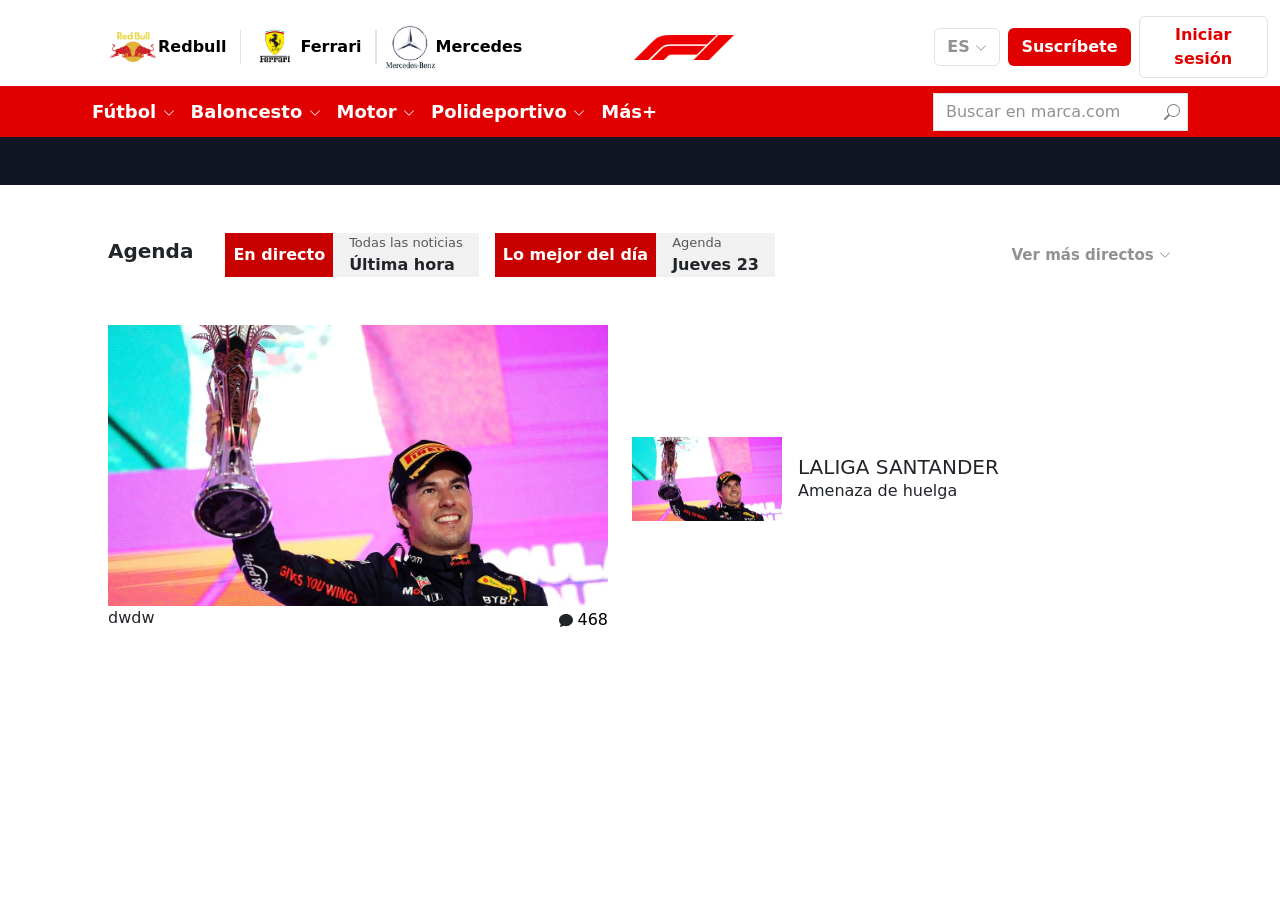
==== practica_b4.html @ c7452f14 "Almost finished page base" ====
<!DOCTYPE html>
<html lang="en">
<head>
    <meta charset="UTF-8">
    <meta name="viewport" content="width=device-width, initial-scale=1.0">
    <title>Document</title>
    <link href="https://cdn.jsdelivr.net/npm/bootstrap@5.3.8/dist/css/bootstrap.min.css" rel="stylesheet" integrity="sha384-sRIl4kxILFvY47J16cr9ZwB07vP4J8+LH7qKQnuqkuIAvNWLzeN8tE5YBujZqJLB" crossorigin="anonymous">
    <link rel="stylesheet" href="styles.css">
</head>
<body>
    <div class="container-fluid d-flex align-items-center gap-2 pt-3 pb-2" style="background-color: #ffffff;">
        <a href="#" class="link-divider d-flex align-items-center ms-5 ps-5 pe-3">
            <img src="/img/Redbull.png" alt="Redbull" style="width: 50px;">
            <span class="fw-bold">Redbull</span>
        </a>
        <a href="#" class="link-divider d-flex align-items-center pe-3">
            <img src="/img/Ferrari.png" alt="Ferrari" style="width: 50px;">
            <span class="fw-bold">Ferrari</span>
        </a>
        <a href="#" class="d-flex align-items-center me-2">
            <img src="/img/Mercedes.png" alt="Mercedes" style="width: 50px;">
            <span class="fw-bold">Mercedes</span>
        </a>
        <a href="#" class="ms-5 ps-5 me-5 pe-5">
            <img src="/img/Formula-1.png" alt="Formula1" style="width: 100px;">
        </a>
        <div class="dropdown ms-5 ps-5">
            <button class="btn btn-white border dropdown-toggle fw-bold" type="button" data-bs-toggle="dropdown" aria-expanded="false" style="color: #919191;">
                ES
                <svg xmlns="http://www.w3.org/2000/svg" width="12" height="12" fill="currentColor" viewBox="0 0 16 16">
                    <path fill-rule="evenodd" d="M1.646 4.646a.5.5 0 0 1 .708 0L8 10.293l5.646-5.647a.5.5 0 0 1 .708.708l-6 6a.5.5 0 0 1-.708 0l-6-6a.5.5 0 0 1 0-.708z"/>
                </svg>
            </button>
            <ul class="dropdown-menu">
                <li><a class="dropdown-item" href="#">ES</a></li>
                <li><a class="dropdown-item" href="#">MX</a></li>
                <li><a class="dropdown-item" href="#">USA - EN</a></li>
                <li><a class="dropdown-item" href="#">USA - ES</a></li>
            </ul>
        </div>
        <button type="button" class="btn text-white fw-bold" style="background-color: #e10000;">Suscríbete</button>
        <button type="button" class="btn btn-white border fw-bold" style="color: #e10000;">Iniciar sesión</button>
    </div>

    <nav class="navbar navbar-expand-lg pb-1 pt-1" style="background-color: #e10000;">
        <div class="container-fluid">
            <ul class="navbar-nav me-auto mb-2 mb-lg-0">
                <li class="nav-item dropdown ms-5 ps-4">
                    <a class="nav-link dropdown-toggle text-white fw-bold" href="#" role="button" data-bs-toggle="dropdown" aria-expanded="false">
                        Fútbol
                        <svg xmlns="http://www.w3.org/2000/svg" width="12" height="12" fill="currentColor" viewBox="0 0 16 16">
                            <path fill-rule="evenodd" d="M1.646 4.646a.5.5 0 0 1 .708 0L8 10.293l5.646-5.647a.5.5 0 0 1 .708.708l-6 6a.5.5 0 0 1-.708 0l-6-6a.5.5 0 0 1 0-.708z"/>
                        </svg>
                    </a>
                    <ul class="dropdown-menu dropdown-menu-a rounded-0">
                        <div class="row">

                            <div class="col-3">
                                <li><p class="text-secondary ms-3 fw-bold" style="font-size: 20px;">España</p></li>
                                <li><a class="dropdown-item text-white fw-bold" href="#">LALIGA EA Sports</a></li>
                                <div class="dropdown-item-d-container mt-2">
                                    <div class="dropdown-item-d">
                                        <a class="dropdown-item fw-bold ms-2" href="#" style="color: #b0b0b0; font-size: 13px;">Calendario</a>
                                    </div>
                                    <div class="dropdown-item-d">
                                        <a class="dropdown-item fw-bold" href="#" style="color: #b0b0b0; font-size: 13px;">Clasificación</a>
                                    </div>
                                    <div class="dropdown-item-d">
                                        <a class="dropdown-item fw-bold" href="#" style="color: #b0b0b0; font-size: 13px;">Equipos</a>
                                    </div>
                                </div>
                                <li><a class="dropdown-item text-white fw-bold" href="#">Liga F Moeve</a></li>
                                <div class="dropdown-item-d-container mt-2">
                                    <div class="dropdown-item-d">
                                        <a class="dropdown-item fw-bold ms-2" href="#" style="color: #b0b0b0; font-size: 13px;">Calendario</a>
                                    </div>
                                    <div class="dropdown-item-d">
                                        <a class="dropdown-item fw-bold" href="#" style="color: #b0b0b0; font-size: 13px;">Clasificación</a>
                                    </div>
                                </div>
                                <li><a class="dropdown-item text-white fw-bold" href="#">LALIGA Hypermotion</a></li>
                                <div class="dropdown-item-d-container mt-2">
                                    <div class="dropdown-item-d">
                                        <a class="dropdown-item fw-bold ms-2" href="#" style="color: #b0b0b0; font-size: 13px;">Calendario</a>
                                    </div>
                                    <div class="dropdown-item-d">
                                        <a class="dropdown-item fw-bold" href="#" style="color: #b0b0b0; font-size: 13px;">Clasificación</a>
                                    </div>
                                    <div class="dropdown-item-d">
                                        <a class="dropdown-item fw-bold" href="#" style="color: #b0b0b0; font-size: 13px;">Equipos</a>
                                    </div>
                                </div>
                                <li><a class="dropdown-item text-white fw-bold mt-2" href="#">Primera Federación</a></li>
                                <li><a class="dropdown-item text-white fw-bold" href="#">Segunda Federación</a></li>
                                <li><a class="dropdown-item text-white fw-bold" href="#">Tercera Federación</a></li>
                                <li><a class="dropdown-item text-white fw-bold" href="#">Copa del Rey</a></li>
                                <li><a class="dropdown-item text-white fw-bold" href="#">Copa de la Reina</a></li>
                                <li><a class="dropdown-item text-white fw-bold" href="#">Más fútbol</a></li>
                                <li><a class="dropdown-item text-white fw-bold" href="#">Supercopa de España</a></li>
                                <li><a class="dropdown-item text-white fw-bold" href="#">Supercopa de España femenina</a></li>
                            </div>

                            <div class="col-3">
                                <li>
                                    <a class="dropdown-item text-white h5 fw-bold mb-2" href="#">
                                        Internacional
                                        <svg xmlns="http://www.w3.org/2000/svg" width="14" height="14" fill="currentColor" viewBox="0 0 16 16">
                                            <path fill-rule="evenodd" d="M4.646 1.646a.5.5 0 0 1 .708 0l6 6a.5.5 0 0 1 0 .708l-6 6a.5.5 0 0 1-.708-.708L10.293 8 4.646 2.354a.5.5 0 0 1 0-.708z"/>
                                        </svg>
                                    </a>
                                </li>
                                <li><a class="dropdown-item text-white fw-bold" href="#">Premier League</a></li>
                                <div class="dropdown-item-d-container mt-2">
                                    <div class="dropdown-item-d">
                                        <a class="dropdown-item fw-bold ms-2" href="#" style="color: #b0b0b0; font-size: 13px;">Calendario</a>
                                    </div>
                                    <div class="dropdown-item-d">
                                        <a class="dropdown-item fw-bold" href="#" style="color: #b0b0b0; font-size: 13px;">Clasificación</a>
                                    </div>
                                    <div class="dropdown-item-d">
                                        <a class="dropdown-item fw-bold" href="#" style="color: #b0b0b0; font-size: 13px;">Equipos</a>
                                    </div>
                                </div>
                                <li><a class="dropdown-item text-white fw-bold" href="#">Bundesliga</a></li>
                                <div class="dropdown-item-d-container mt-2">
                                    <div class="dropdown-item-d">
                                        <a class="dropdown-item fw-bold ms-2" href="#" style="color: #b0b0b0; font-size: 13px;">Calendario</a>
                                    </div>
                                    <div class="dropdown-item-d">
                                        <a class="dropdown-item fw-bold" href="#" style="color: #b0b0b0; font-size: 13px;">Clasificación</a>
                                    </div>
                                    <div class="dropdown-item-d">
                                        <a class="dropdown-item fw-bold" href="#" style="color: #b0b0b0; font-size: 13px;">Equipos</a>
                                    </div>
                                </div>
                                <li><a class="dropdown-item text-white fw-bold" href="#">Serie A</a></li>
                                <div class="dropdown-item-d-container mt-2">
                                    <div class="dropdown-item-d">
                                        <a class="dropdown-item fw-bold ms-2" href="#" style="color: #b0b0b0; font-size: 13px;">Calendario</a>
                                    </div>
                                    <div class="dropdown-item-d">
                                        <a class="dropdown-item fw-bold" href="#" style="color: #b0b0b0; font-size: 13px;">Clasificación</a>
                                    </div>
                                    <div class="dropdown-item-d">
                                        <a class="dropdown-item fw-bold" href="#" style="color: #b0b0b0; font-size: 13px;">Equipos</a>
                                    </div>
                                </div>
                                <li><a class="dropdown-item text-white fw-bold" href="#">Ligue 1</a></li>
                                <div class="dropdown-item-d-container mt-2">
                                    <div class="dropdown-item-d">
                                        <a class="dropdown-item fw-bold ms-2" href="#" style="color: #b0b0b0; font-size: 13px;">Calendario</a>
                                    </div>
                                    <div class="dropdown-item-d">
                                        <a class="dropdown-item fw-bold" href="#" style="color: #b0b0b0; font-size: 13px;">Clasificación</a>
                                    </div>
                                    <div class="dropdown-item-d">
                                        <a class="dropdown-item fw-bold" href="#" style="color: #b0b0b0; font-size: 13px;">Equipos</a>
                                    </div>
                                </div>
                                <li><a class="dropdown-item text-white fw-bold" href="#">Primeira Liga de Portugal</a></li>
                                <div class="dropdown-item-d-container mt-2">
                                    <div class="dropdown-item-d">
                                        <a class="dropdown-item fw-bold ms-2" href="#" style="color: #b0b0b0; font-size: 13px;">Calendario</a>
                                    </div>
                                    <div class="dropdown-item-d">
                                        <a class="dropdown-item fw-bold" href="#" style="color: #b0b0b0; font-size: 13px;">Clasificación</a>
                                    </div>
                                    <div class="dropdown-item-d">
                                        <a class="dropdown-item fw-bold" href="#" style="color: #b0b0b0; font-size: 13px;">Equipos</a>
                                    </div>
                                </div>
                                <li><a class="dropdown-item text-white fw-bold" href="#">Liga Saudí</a></li>
                            </div>

                            <div class="col-3">
                                <li><a class="dropdown-item text-white fw-bold mt-5" href="#">Mundial</a></li>
                                <div class="dropdown-item-d-container mt-2">
                                    <div class="dropdown-item-d">
                                        <a class="dropdown-item fw-bold ms-2" href="#" style="color: #b0b0b0; font-size: 13px;">Calendario</a>
                                    </div>
                                    <div class="dropdown-item-d">
                                        <a class="dropdown-item fw-bold" href="#" style="color: #b0b0b0; font-size: 13px;">Fase de grupos</a>
                                    </div>
                                    <div class="dropdown-item-d">
                                        <a class="dropdown-item fw-bold" href="#" style="color: #b0b0b0; font-size: 13px;">Resultados</a>
                                    </div>
                                </div>
                                <li><a class="dropdown-item text-white fw-bold" href="#">Champions League</a></li>
                                <div class="dropdown-item-d-container mt-2">
                                    <div class="dropdown-item-d">
                                        <a class="dropdown-item fw-bold ms-2" href="#" style="color: #b0b0b0; font-size: 13px;">Calendario</a>
                                    </div>
                                    <div class="dropdown-item-d">
                                        <a class="dropdown-item fw-bold" href="#" style="color: #b0b0b0; font-size: 13px;">Clasificación</a>
                                    </div>
                                    <div class="dropdown-item-d">
                                        <a class="dropdown-item fw-bold" href="#" style="color: #b0b0b0; font-size: 13px;">Equipos</a>
                                    </div>
                                </div>
                                <li><a class="dropdown-item text-white fw-bold" href="#">Champions League femenina</a></li>
                                <div class="dropdown-item-d-container mt-2">
                                    <div class="dropdown-item-d">
                                        <a class="dropdown-item fw-bold ms-2" href="#" style="color: #b0b0b0; font-size: 13px;">Calendario</a>
                                    </div>
                                    <div class="dropdown-item-d">
                                        <a class="dropdown-item fw-bold" href="#" style="color: #b0b0b0; font-size: 13px;">Clasificación</a>
                                    </div>
                                </div>
                                <li><a class="dropdown-item text-white fw-bold" href="#">Europa League</a></li>
                                <div class="dropdown-item-d-container mt-2">
                                    <div class="dropdown-item-d">
                                        <a class="dropdown-item fw-bold ms-2" href="#" style="color: #b0b0b0; font-size: 13px;">Calendario</a>
                                    </div>
                                    <div class="dropdown-item-d">
                                        <a class="dropdown-item fw-bold" href="#" style="color: #b0b0b0; font-size: 13px;">Clasificación</a>
                                    </div>
                                    <div class="dropdown-item-d">
                                        <a class="dropdown-item fw-bold" href="#" style="color: #b0b0b0; font-size: 13px;">Equipos</a>
                                    </div>
                                </div>
                                <li><a class="dropdown-item text-white fw-bold" href="#">Conference League</a></li>
                                <div class="dropdown-item-d-container mt-2">
                                    <div class="dropdown-item-d">
                                        <a class="dropdown-item fw-bold ms-2" href="#" style="color: #b0b0b0; font-size: 13px;">Calendario</a>
                                    </div>
                                    <div class="dropdown-item-d">
                                        <a class="dropdown-item fw-bold" href="#" style="color: #b0b0b0; font-size: 13px;">Clasificación</a>
                                    </div>
                                    <div class="dropdown-item-d">
                                        <a class="dropdown-item fw-bold" href="#" style="color: #b0b0b0; font-size: 13px;">Equipos</a>
                                    </div>
                                </div>
                                <li><a class="dropdown-item text-white fw-bold" href="#">Youth League</a></li>
                                <div class="dropdown-item-d-container mt-2">
                                    <div class="dropdown-item-d">
                                        <a class="dropdown-item fw-bold ms-2" href="#" style="color: #b0b0b0; font-size: 13px;">Calendario</a>
                                    </div>
                                    <div class="dropdown-item-d">
                                        <a class="dropdown-item fw-bold" href="#" style="color: #b0b0b0; font-size: 13px;">Clasificación</a>
                                    </div>
                                </div>
                                <li><a class="dropdown-item text-white fw-bold" href="#">Supercopa de Europa</a></li>
                            </div>

                            <div class="col-3">
                                <li>
                                    <a class="dropdown-item text-white h5 fw-bold" href="#">
                                        América
                                        <svg xmlns="http://www.w3.org/2000/svg" width="14" height="14" fill="currentColor" viewBox="0 0 16 16">
                                            <path fill-rule="evenodd" d="M4.646 1.646a.5.5 0 0 1 .708 0l6 6a.5.5 0 0 1 0 .708l-6 6a.5.5 0 0 1-.708-.708L10.293 8 4.646 2.354a.5.5 0 0 1 0-.708z"/>
                                        </svg>
                                    </a>
                                </li>
                                <li><a class="dropdown-item text-white fw-bold" href="#">Argentina</a></li>
                                <div class="dropdown-item-d-container mt-3">
                                    <div class="dropdown-item-d">
                                        <a class="dropdown-item fw-bold ms-2" href="#" style="color: #b0b0b0; font-size: 13px;">Calendario</a>
                                    </div>
                                    <div class="dropdown-item-d">
                                        <a class="dropdown-item fw-bold" href="#" style="color: #b0b0b0; font-size: 13px;">Clasificación</a>
                                    </div>
                                </div>
                                <li><a class="dropdown-item text-white fw-bold" href="#">Chile</a></li>
                                <div class="dropdown-item-d-container mt-3">
                                    <div class="dropdown-item-d">
                                        <a class="dropdown-item fw-bold ms-2" href="#" style="color: #b0b0b0; font-size: 13px;">Calendario</a>
                                    </div>
                                    <div class="dropdown-item-d">
                                        <a class="dropdown-item fw-bold" href="#" style="color: #b0b0b0; font-size: 13px;">Clasificación</a>
                                    </div>
                                </div>
                                <li><a class="dropdown-item text-white fw-bold" href="#">Colombia</a></li>
                                <div class="dropdown-item-d-container mt-3">
                                    <div class="dropdown-item-d">
                                        <a class="dropdown-item fw-bold ms-2" href="#" style="color: #b0b0b0; font-size: 13px;">Calendario</a>
                                    </div>
                                    <div class="dropdown-item-d">
                                        <a class="dropdown-item fw-bold" href="#" style="color: #b0b0b0; font-size: 13px;">Clasificación</a>
                                    </div>
                                </div>
                                <li><a class="dropdown-item text-white fw-bold" href="#">Estados Unidos</a></li>
                                <div class="dropdown-item-d-container mt-3">
                                    <div class="dropdown-item-d">
                                        <a class="dropdown-item fw-bold ms-2" href="#" style="color: #b0b0b0; font-size: 13px;">Calendario</a>
                                    </div>
                                    <div class="dropdown-item-d">
                                        <a class="dropdown-item fw-bold" href="#" style="color: #b0b0b0; font-size: 13px;">Clasificación</a>
                                    </div>
                                </div>
                                <li><a class="dropdown-item text-white fw-bold" href="#">México</a></li>
                                <div class="dropdown-item-d-container mt-3">
                                    <div class="dropdown-item-d">
                                        <a class="dropdown-item fw-bold ms-2" href="#" style="color: #b0b0b0; font-size: 13px;">Calendario</a>
                                    </div>
                                    <div class="dropdown-item-d">
                                        <a class="dropdown-item fw-bold" href="#" style="color: #b0b0b0; font-size: 13px;">Clasificación</a>
                                    </div>
                                </div>
                                <li><a class="dropdown-item text-white fw-bold" href="#">Venezuela</a></li>
                                <div class="dropdown-item-d-container mt-3">
                                    <div class="dropdown-item-d">
                                        <a class="dropdown-item fw-bold ms-2" href="#" style="color: #b0b0b0; font-size: 13px;">Calendario</a>
                                    </div>
                                    <div class="dropdown-item-d">
                                        <a class="dropdown-item fw-bold" href="#" style="color: #b0b0b0; font-size: 13px;">Clasificación</a>
                                    </div>
                                </div>
                            </div>
                        </div>
                    </ul>
                </li>
                <li class="nav-item dropdown">
                    <a class="nav-link dropdown-toggle text-white fw-bold" href="#" role="button" data-bs-toggle="dropdown" aria-expanded="false">
                        Baloncesto
                        <svg xmlns="http://www.w3.org/2000/svg" width="12" height="12" fill="currentColor" viewBox="0 0 16 16">
                            <path fill-rule="evenodd" d="M1.646 4.646a.5.5 0 0 1 .708 0L8 10.293l5.646-5.647a.5.5 0 0 1 .708.708l-6 6a.5.5 0 0 1-.708 0l-6-6a.5.5 0 0 1 0-.708z"/>
                        </svg>
                    </a>
                </li>
                <li class="nav-item dropdown">
                    <a class="nav-link dropdown-toggle text-white fw-bold" href="#" role="button" data-bs-toggle="dropdown" aria-expanded="false">
                        Motor
                        <svg xmlns="http://www.w3.org/2000/svg" width="12" height="12" fill="currentColor" viewBox="0 0 16 16">
                            <path fill-rule="evenodd" d="M1.646 4.646a.5.5 0 0 1 .708 0L8 10.293l5.646-5.647a.5.5 0 0 1 .708.708l-6 6a.5.5 0 0 1-.708 0l-6-6a.5.5 0 0 1 0-.708z"/>
                        </svg>
                    </a>
                </li>
                <li class="nav-item dropdown">
                    <a class="nav-link dropdown-toggle text-white fw-bold" href="#" role="button" data-bs-toggle="dropdown" aria-expanded="false">
                        Polideportivo
                        <svg xmlns="http://www.w3.org/2000/svg" width="12" height="12" fill="currentColor" viewBox="0 0 16 16">
                            <path fill-rule="evenodd" d="M1.646 4.646a.5.5 0 0 1 .708 0L8 10.293l5.646-5.647a.5.5 0 0 1 .708.708l-6 6a.5.5 0 0 1-.708 0l-6-6a.5.5 0 0 1 0-.708z"/>
                        </svg>
                    </a>
                </li>
                <li class="nav-item">
                    <a class="nav-link active text-white fw-bold" aria-current="page" href="#">Más+</a>
                </li>
            </ul>
            <form class="d-flex me-5 pe-4 position-relative" role="search">
                <input class="search-bar form-control me-2 rounded-0 display-5" type="search" placeholder="Buscar en marca.com" aria-label="Search"/>
                <svg xmlns="http://www.w3.org/2000/svg" width="16" height="16" fill="#808080" viewBox="0 0 16 16" 
                style="position: absolute; right: 40px; top: 50%; transform: translateY(-50%) scaleX(-1); pointer-events: none;">
                <path d="M11.742 10.344a6.5 6.5 0 1 0-1.397 1.398h-.001c.03.04.062.078.098.115l3.85 3.85a1 1 0 0 0 1.415-1.414l-3.85-3.85a1.007 1.007 0 0 0-.115-.098zM12 6.5a5.5 5.5 0 1 1-11 0 5.5 5.5 0 0 1 11 0z"/>
                </svg>     
            </form>
        </div>
    </nav>
    <div class="container-fluid py-4" style="background-color: #101624;"></div>
    <div class="container-fluid d-flex align-items-center mt-5">
        <h5 class="d-flex align-items-center ms-5 ps-5 me-3 fw-bold">Agenda</h5>
        <div class="d-flex align-items-center ms-3" style="background-color:#f1f1f1;">
            <span class="text-white fw-bold px-2 py-1" style="background-color:#c90000; align-self:stretch; display:flex; align-items:center;">En directo</span>
            <div class="px-3">
                <div class="text-muted" style="font-size:13px;">Todas las noticias</div>
                <div class="fw-bold">Última hora</div>
            </div>
        </div>
        <div class="d-flex align-items-center ms-3" style="background-color:#f1f1f1;">
            <span class="text-white fw-bold px-2 py-1" style="background-color:#c90000; align-self:stretch; display:flex; align-items:center;">Lo mejor del día</span>
            <div class="px-3">
                <div class="text-muted" style="font-size:13px;">Agenda</div>
                <div class="fw-bold">Jueves 23</div>
            </div>
        </div>
        <div class="dropdown ms-auto">
            <button class="btn btn-white dropdown-toggle fw-bold me-5 pe-5" type="button" data-bs-toggle="dropdown" aria-expanded="false" style="color: #919191; font-size: 15px;">
                Ver más directos
                <svg xmlns="http://www.w3.org/2000/svg" width="12" height="12" fill="currentColor" viewBox="0 0 16 16">
                    <path fill-rule="evenodd" d="M1.646 4.646a.5.5 0 0 1 .708 0L8 10.293l5.646-5.647a.5.5 0 0 1 .708.708l-6 6a.5.5 0 0 1-.708 0l-6-6a.5.5 0 0 1 0-.708z"/>
                </svg>
            </button>
        </div>
    </div>
    <div class="container-fluid d-flex align-items-center mt-5">
        <div class="ms-5 ps-5">
            <img src="img/Checo.jpg" alt="Checo" style="width: 500px;"">
            <div class="d-flex align-items-center">
                <p class="mb-1">dwdw</p>
                <svg class="ms-auto" xmlns="http://www.w3.org/2000/svg" width="14" height="14" fill="currentColor" viewBox="0 0 16 16">
                    <path d="M8 15c4.418 0 8-3.134 8-7s-3.582-7-8-7-8 3.134-8 7c0 1.76.743 3.37 1.97 4.6-.097 1.016-.417 2.13-.771 2.966-.079.186.074.394.273.362 2.256-.37 3.597-.938 4.18-1.234A9.06 9.06 0 0 0 8 15z"/>
                </svg>
                <span class="ms-1">468</span>
            </div>
        </div>
        <div class="ms-4">
            <div class="d-flex align-items-center">
                <img src="img/Checo.jpg" alt="Checo" style="width: 150px;">
                <div class="ms-3">
                    <h5 class="mb-0">LALIGA SANTANDER</h5>
                    <p class="mb-0">Amenaza de huelga</p>
                </div>
            </div>
        </div>
    </div>
<script src="https://cdn.jsdelivr.net/npm/bootstrap@5.3.8/dist/js/bootstrap.bundle.min.js" integrity="sha384-FKyoEForCGlyvwx9Hj09JcYn3nv7wiPVlz7YYwJrWVcXK/BmnVDxM+D2scQbITxI" crossorigin="anonymous"></script>
</body>
</html>
---- styles.css ----
.link-divider {
    position: relative;
}
.link-divider:not(:last-child)::after {
    content: "";
    position: absolute;
    right: 1px;
    top: 50%;
    transform: translateY(-50%);
    width: 1.5px;
    height: 35px;
    background-color: #dee2e6;
}

.dropdown-menu-a {
    background-color: rgba(13, 25, 36, 0.916);
    position: fixed !important;
    top: 150px !important;
    left: 0 !important;
    right: 0 !important;
    width: 100vw !important;
    max-width: 100vw !important;
    height: calc(110vh - 60px);
    margin: 0 !important;
}

.dropdown-item-d-container {
    display: flex;
    flex-direction: row;
    width: 100%;
}
.dropdown-item-d {
    position: relative;
    padding: 0;
}
.dropdown-item-d .dropdown-item {
    padding: 0.25rem 7px;
}
.dropdown-item-d:not(:last-child)::after {
    content: "";
    position: absolute;
    top: 50%;
    right: 0;
    width: 1.5px;
    height: 40%;
    background-color: #4a5568;
    transform: translateY(-50%) skewX(-20deg);
}

.dropdown-toggle::after {
    display: none;
}

.nav-item {
    font-size: 18px;
}

.search-bar {
    font-weight: 500;
    width: 255px;
}

.search-bar::placeholder {
    color: #919191;
}

a {
    text-decoration: none;
}

span {
    color: #000000;
    font-weight: 500;
}
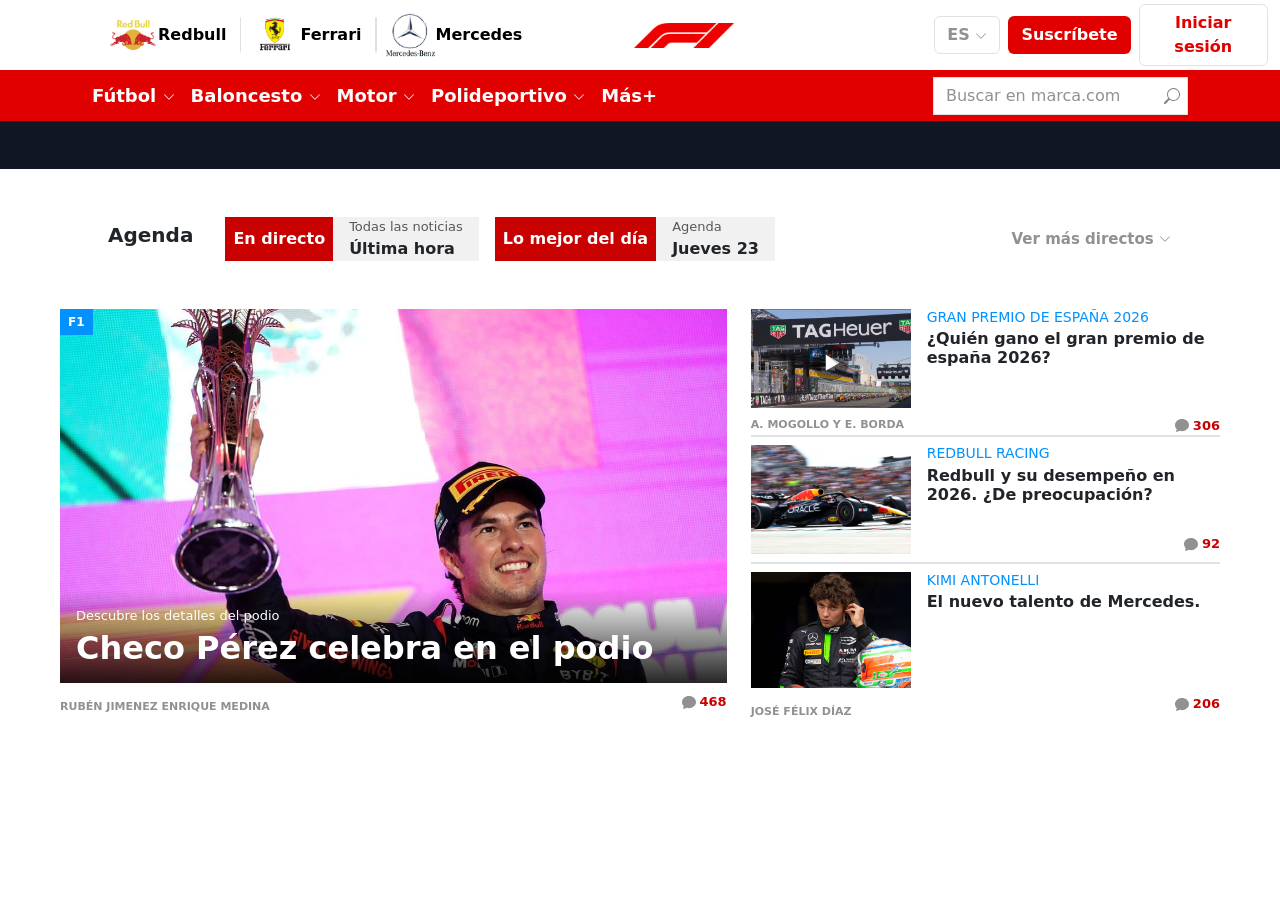
==== commit ca3db7d8: "Almost done page (4 things left)" ====
--- a/practica_b4.html
+++ b/practica_b4.html
@@ -8,7 +8,7 @@
     <link rel="stylesheet" href="styles.css">
 </head>
 <body>
-    <div class="container-fluid d-flex align-items-center gap-2 pt-3 pb-2" style="background-color: #ffffff;">
+    <div class="container-fluid d-flex align-items-center gap-2 pt-1 pb-1" style="background-color: #ffffff;">
         <a href="#" class="link-divider d-flex align-items-center ms-5 ps-5 pe-3">
             <img src="/img/Redbull.png" alt="Redbull" style="width: 50px;">
             <span class="fw-bold">Redbull</span>
@@ -42,7 +42,7 @@
         <button type="button" class="btn btn-white border fw-bold" style="color: #e10000;">Iniciar sesión</button>
     </div>
 
-    <nav class="navbar navbar-expand-lg pb-1 pt-1" style="background-color: #e10000;">
+    <nav class="navbar navbar-expand-lg pb-1 pt-1 sticky-top" style="background-color: #e10000;">
         <div class="container-fluid">
             <ul class="navbar-nav me-auto mb-2 mb-lg-0">
                 <li class="nav-item dropdown ms-5 ps-4">
@@ -346,7 +346,9 @@
             </form>
         </div>
     </nav>
+    
     <div class="container-fluid py-4" style="background-color: #101624;"></div>
+    
     <div class="container-fluid d-flex align-items-center mt-5">
         <h5 class="d-flex align-items-center ms-5 ps-5 me-3 fw-bold">Agenda</h5>
         <div class="d-flex align-items-center ms-3" style="background-color:#f1f1f1;">
@@ -372,27 +374,102 @@
             </button>
         </div>
     </div>
-    <div class="container-fluid d-flex align-items-center mt-5">
-        <div class="ms-5 ps-5">
-            <img src="img/Checo.jpg" alt="Checo" style="width: 500px;"">
-            <div class="d-flex align-items-center">
-                <p class="mb-1">dwdw</p>
-                <svg class="ms-auto" xmlns="http://www.w3.org/2000/svg" width="14" height="14" fill="currentColor" viewBox="0 0 16 16">
-                    <path d="M8 15c4.418 0 8-3.134 8-7s-3.582-7-8-7-8 3.134-8 7c0 1.76.743 3.37 1.97 4.6-.097 1.016-.417 2.13-.771 2.966-.079.186.074.394.273.362 2.256-.37 3.597-.938 4.18-1.234A9.06 9.06 0 0 0 8 15z"/>
-                </svg>
-                <span class="ms-1">468</span>
+    
+   <div class="container-fluid mt-5">
+        <div class="row px-5 g-4">
+
+            <!-- Columna grande: Checo -->
+            <div class="col-lg-7">
+                <div class="position-relative">
+                    <a href="#">
+                        <img src="img/Checo.jpg" alt="Checo" class="w-100" style="display: block;">
+                    </a>
+
+                    <span class="position-absolute top-0 start-0 px-2 py-1 fw-bold text-white" 
+                        style="background-color: #0291ff; font-size: 12px;">
+                        F1
+                    </span>
+
+                    <div class="position-absolute bottom-0 start-0 w-100 p-3" 
+                        style="background: linear-gradient(to top, rgba(0,0,0,0.85), transparent); color: #fff;">
+                        <p class="mb-1" style="font-size: 13px;">Descubre los detalles del podio</p>
+                        <h2 class="fw-bold mb-0">Checo Pérez celebra en el podio</h2>
+                    </div>
+                </div>
+
+                <div class="d-flex align-items-center">
+                    <p class="mb-1 mt-3 fw-bold" style="color: #919191; font-size: 11px;">RUBÉN JIMENEZ ENRIQUE MEDINA</p>
+                    <svg class="ms-auto" xmlns="http://www.w3.org/2000/svg" width="14" height="14" fill="#919191" viewBox="0 0 16 16">
+                        <path d="M8 15c4.418 0 8-3.134 8-7s-3.582-7-8-7-8 3.134-8 7c0 1.76.743 3.37 1.97 4.6-.097 1.016-.417 2.13-.771 2.966-.079.186.074.394.273.362 2.256-.37 3.597-.938 4.18-1.234A9.06 9.06 0 0 0 8 15z"/>
+                    </svg>
+                    <span class="ms-1 fw-bold" style="color: #c90000; font-size: 13px;">468</span>
+                </div>
             </div>
-        </div>
-        <div class="ms-4">
-            <div class="d-flex align-items-center">
-                <img src="img/Checo.jpg" alt="Checo" style="width: 150px;">
-                <div class="ms-3">
-                    <h5 class="mb-0">LALIGA SANTANDER</h5>
-                    <p class="mb-0">Amenaza de huelga</p>
+
+            <!-- Columna chica: 3 noticias, repartidas en la altura de la columna grande -->
+            <div class="col-lg-5 d-flex flex-column">
+
+                <div class="d-flex pb-2 flex-grow-1" style="min-height:0;">
+                    <a href="https://www.youtube.com/watch?v=NK7AfP_wi8M" target="_blank" class="me-3" style="flex-shrink:0;">
+                        <img src="img/Spain_grand_prix.png" alt="Ver video" style="width: 160px; height: 100%; object-fit: cover;">
+                    </a>
+                    <div class="d-flex flex-column justify-content-between flex-grow-1">
+                        <div>
+                            <h5 class="mb-1" style="color: #0291ff; font-size: 14px;">GRAN PREMIO DE ESPAÑA 2026</h5>
+                            <p class="mb-0 fw-bold h6">¿Quién gano el gran premio de españa 2026?</p>
+                        </div>
+                    </div>
+                </div>
+                <div class="d-flex align-items-center">
+                    <p class="mb-0 fw-bold" style="color: #919191; font-size: 11px;">A. MOGOLLO Y E. BORDA</p>
+                    <svg class="ms-auto" xmlns="http://www.w3.org/2000/svg" width="14" height="14" fill="#919191" viewBox="0 0 16 16">
+                        <path d="M8 15c4.418 0 8-3.134 8-7s-3.582-7-8-7-8 3.134-8 7c0 1.76.743 3.37 1.97 4.6-.097 1.016-.417 2.13-.771 2.966-.079.186.074.394.273.362 2.256-.37 3.597-.938 4.18-1.234A9.06 9.06 0 0 0 8 15z"/>
+                    </svg>
+                    <span class="ms-1 fw-bold" style="color: #c90000; font-size: 13px;">306</span>
+                </div>
+                <div class="border-bottom"></div>
+
+                <div class="d-flex py-2 flex-grow-1" style="min-height:0;">
+                    <a href="#" class="me-3" style="flex-shrink:0;">
+                        <img src="img/Formula1-1.jpg" alt="Redbull Racing" style="width: 160px; height: 100%; object-fit: cover;">
+                    </a>
+                    <div class="d-flex flex-column justify-content-between flex-grow-1">
+                        <div>
+                            <h5 class="mb-1" style="color: #0291ff; font-size: 14px;">REDBULL RACING</h5>
+                            <p class="mb-0 fw-bold h6">Redbull y su desempeño en 2026. ¿De preocupación?</p>
+                        </div>
+                        <div class="d-flex align-items-center">
+                            <svg class="ms-auto" xmlns="http://www.w3.org/2000/svg" width="14" height="14" fill="#919191" viewBox="0 0 16 16">
+                                <path d="M8 15c4.418 0 8-3.134 8-7s-3.582-7-8-7-8 3.134-8 7c0 1.76.743 3.37 1.97 4.6-.097 1.016-.417 2.13-.771 2.966-.079.186.074.394.273.362 2.256-.37 3.597-.938 4.18-1.234A9.06 9.06 0 0 0 8 15z"/>
+                            </svg>
+                            <span class="ms-1 fw-bold" style="color: #c90000; font-size: 13px;">92</span>
+                        </div>
+                    </div>
+                </div>
+                <div class="border-bottom"></div>
+
+                <div class="d-flex pt-2 flex-grow-1" style="min-height:0;">
+                    <a href="#" class="me-3" style="flex-shrink:0;">
+                        <img src="img/Formula1-2.jpg" alt="Kimi Antonelli" style="width: 160px; height: 100%; object-fit: cover;">
+                    </a>
+                    <div class="d-flex flex-column justify-content-between flex-grow-1">
+                        <div>
+                            <h5 class="mb-1" style="color: #0291ff; font-size: 14px;">KIMI ANTONELLI</h5>
+                            <p class="mb-0 fw-bold h6">El nuevo talento de Mercedes.</p>
+                        </div>
+                    </div>
+                </div>
+                <div class="d-flex align-items-center">
+                    <p class="mb-0 mt-3 fw-bold" style="color: #919191; font-size: 11px;">JOSÉ FÉLIX DÍAZ</p>
+                    <svg class="ms-auto" xmlns="http://www.w3.org/2000/svg" width="14" height="14" fill="#919191" viewBox="0 0 16 16">
+                        <path d="M8 15c4.418 0 8-3.134 8-7s-3.582-7-8-7-8 3.134-8 7c0 1.76.743 3.37 1.97 4.6-.097 1.016-.417 2.13-.771 2.966-.079.186.074.394.273.362 2.256-.37 3.597-.938 4.18-1.234A9.06 9.06 0 0 0 8 15z"/>
+                    </svg>
+                    <span class="ms-1 fw-bold" style="color: #c90000; font-size: 13px;">206</span>
                 </div>
             </div>
         </div>
     </div>
 <script src="https://cdn.jsdelivr.net/npm/bootstrap@5.3.8/dist/js/bootstrap.bundle.min.js" integrity="sha384-FKyoEForCGlyvwx9Hj09JcYn3nv7wiPVlz7YYwJrWVcXK/BmnVDxM+D2scQbITxI" crossorigin="anonymous"></script>
+<script src="app.js"></script>
 </body>
 </html>
--- a/styles.css
+++ b/styles.css
@@ -22,6 +22,11 @@
     max-width: 100vw !important;
     height: calc(110vh - 60px);
     margin: 0 !important;
+}
+
+.dropdown-item:hover {
+    background-color: rgba(13, 25, 36, 0);
+    color: #ff0000 !important;
 }
 
 .dropdown-item-d-container {
@@ -64,8 +69,23 @@
     color: #919191;
 }
 
+.border-bottom {
+    border-bottom-width: 2px !important;
+}
+
+.news-thumb {
+    width: 140px;
+    height: 95px;
+    object-fit: cover;
+}
+
 a {
     text-decoration: none;
+}
+
+.nav-link:hover {
+    background-color: #000000;
+    color: #ffffff;
 }
 
 span {
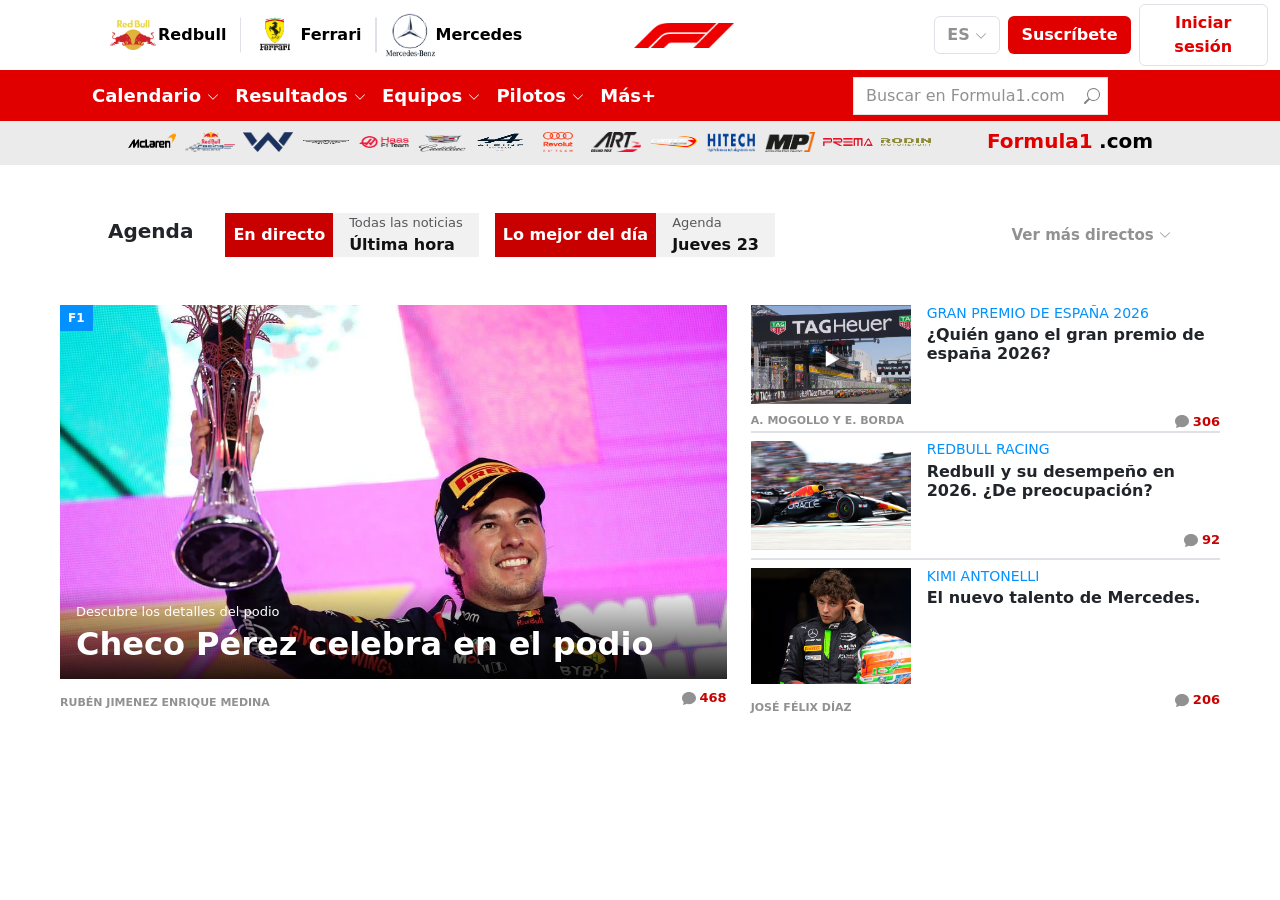
==== commit 72fc99e9: "2 things left to finish" ====
--- a/practica_b4.html
+++ b/practica_b4.html
@@ -8,7 +8,7 @@
     <link rel="stylesheet" href="styles.css">
 </head>
 <body>
-    <div class="container-fluid d-flex align-items-center gap-2 pt-1 pb-1" style="background-color: #ffffff;">
+    <div id="topContainer" class="container-fluid d-flex align-items-center gap-2 pt-1 pb-1" style="background-color: #ffffff;">
         <a href="#" class="link-divider d-flex align-items-center ms-5 ps-5 pe-3">
             <img src="/img/Redbull.png" alt="Redbull" style="width: 50px;">
             <span class="fw-bold">Redbull</span>
@@ -32,7 +32,12 @@
                 </svg>
             </button>
             <ul class="dropdown-menu">
-                <li><a class="dropdown-item" href="#">ES</a></li>
+                <li>
+                    <a class="dropdown-item" href="#">
+                        <img src="icons/spain_icon.png" alt="Spanish" style="width: 10px;">
+                        <span class="fw-bold">ES</span>
+                    </a>
+                </li>
                 <li><a class="dropdown-item" href="#">MX</a></li>
                 <li><a class="dropdown-item" href="#">USA - EN</a></li>
                 <li><a class="dropdown-item" href="#">USA - ES</a></li>
@@ -42,12 +47,12 @@
         <button type="button" class="btn btn-white border fw-bold" style="color: #e10000;">Iniciar sesión</button>
     </div>
 
-    <nav class="navbar navbar-expand-lg pb-1 pt-1 sticky-top" style="background-color: #e10000;">
+    <nav id="mainNavbar" class="navbar navbar-expand-lg pb-1 pt-1 sticky-top" style="background-color: #e10000;">
         <div class="container-fluid">
             <ul class="navbar-nav me-auto mb-2 mb-lg-0">
                 <li class="nav-item dropdown ms-5 ps-4">
                     <a class="nav-link dropdown-toggle text-white fw-bold" href="#" role="button" data-bs-toggle="dropdown" aria-expanded="false">
-                        Fútbol
+                        Calendario
                         <svg xmlns="http://www.w3.org/2000/svg" width="12" height="12" fill="currentColor" viewBox="0 0 16 16">
                             <path fill-rule="evenodd" d="M1.646 4.646a.5.5 0 0 1 .708 0L8 10.293l5.646-5.647a.5.5 0 0 1 .708.708l-6 6a.5.5 0 0 1-.708 0l-6-6a.5.5 0 0 1 0-.708z"/>
                         </svg>
@@ -311,7 +316,7 @@
                 </li>
                 <li class="nav-item dropdown">
                     <a class="nav-link dropdown-toggle text-white fw-bold" href="#" role="button" data-bs-toggle="dropdown" aria-expanded="false">
-                        Baloncesto
+                        Resultados
                         <svg xmlns="http://www.w3.org/2000/svg" width="12" height="12" fill="currentColor" viewBox="0 0 16 16">
                             <path fill-rule="evenodd" d="M1.646 4.646a.5.5 0 0 1 .708 0L8 10.293l5.646-5.647a.5.5 0 0 1 .708.708l-6 6a.5.5 0 0 1-.708 0l-6-6a.5.5 0 0 1 0-.708z"/>
                         </svg>
@@ -319,7 +324,7 @@
                 </li>
                 <li class="nav-item dropdown">
                     <a class="nav-link dropdown-toggle text-white fw-bold" href="#" role="button" data-bs-toggle="dropdown" aria-expanded="false">
-                        Motor
+                        Equipos
                         <svg xmlns="http://www.w3.org/2000/svg" width="12" height="12" fill="currentColor" viewBox="0 0 16 16">
                             <path fill-rule="evenodd" d="M1.646 4.646a.5.5 0 0 1 .708 0L8 10.293l5.646-5.647a.5.5 0 0 1 .708.708l-6 6a.5.5 0 0 1-.708 0l-6-6a.5.5 0 0 1 0-.708z"/>
                         </svg>
@@ -327,7 +332,7 @@
                 </li>
                 <li class="nav-item dropdown">
                     <a class="nav-link dropdown-toggle text-white fw-bold" href="#" role="button" data-bs-toggle="dropdown" aria-expanded="false">
-                        Polideportivo
+                        Pilotos
                         <svg xmlns="http://www.w3.org/2000/svg" width="12" height="12" fill="currentColor" viewBox="0 0 16 16">
                             <path fill-rule="evenodd" d="M1.646 4.646a.5.5 0 0 1 .708 0L8 10.293l5.646-5.647a.5.5 0 0 1 .708.708l-6 6a.5.5 0 0 1-.708 0l-6-6a.5.5 0 0 1 0-.708z"/>
                         </svg>
@@ -338,33 +343,89 @@
                 </li>
             </ul>
             <form class="d-flex me-5 pe-4 position-relative" role="search">
-                <input class="search-bar form-control me-2 rounded-0 display-5" type="search" placeholder="Buscar en marca.com" aria-label="Search"/>
+                <input class="search-bar form-control me-2 rounded-0 display-5" type="search" placeholder="Buscar en Formula1.com" aria-label="Search"/>
                 <svg xmlns="http://www.w3.org/2000/svg" width="16" height="16" fill="#808080" viewBox="0 0 16 16" 
                 style="position: absolute; right: 40px; top: 50%; transform: translateY(-50%) scaleX(-1); pointer-events: none;">
                 <path d="M11.742 10.344a6.5 6.5 0 1 0-1.397 1.398h-.001c.03.04.062.078.098.115l3.85 3.85a1 1 0 0 0 1.415-1.414l-3.85-3.85a1.007 1.007 0 0 0-.115-.098zM12 6.5a5.5 5.5 0 1 1-11 0 5.5 5.5 0 0 1 11 0z"/>
                 </svg>     
             </form>
+            <img src="img/F1.png" alt="F1" class="d-flex justify-content-between" style="width: 80px; visibility: hidden;">
         </div>
     </nav>
     
-    <div class="container-fluid py-4" style="background-color: #101624;"></div>
+    <div id="downContainer" class="container-fluid py-2 pb-1" style="background-color: #ebebeb;">
+        <div class="d-flex justify-content-center gap-2">
+            <a href="#">
+                <img src="img/Mclaren.png" alt="Mercedes" style="width: 50px; height: 20px;">
+            </a>
+            <a href="#">
+                <img src="img/Red-Bull-Racing.png" alt="Redbull Racing" style="width: 50px; height: 20px;">
+            </a>
+            <a href="#">
+                <img src="img/Williams_Racing.png" alt="Williams Racing" style="width: 50px; height: 20px;">
+            </a>
+            <a href="#">
+                <img src="img/Aston-Martin.png" alt="Aston Martin" style="width: 50px; height: 20px;">
+            </a>
+            <a href="#">
+                <img src="img/Haas.png" alt="Haas" style="width: 50px; height: 20px;">
+            </a>    
+            <a href="#">
+                <img src="img/Cadillac.png" alt="Cadillac" style="width: 50px; height: 20px;">
+            </a>
+            <a href="#">
+                <img src="img/Alpine.png" alt="Alpine" style="width: 50px; height: 20px;">
+            </a>
+            <a href="#">
+                <img src="img/Audi-Revolut.png" alt="Cadillac" style="width: 50px; height: 20px;">
+            </a>
+            <a href="#">
+                <img src="img/ART_Grand_Prix.png" alt="ART Grand Prix" style="width: 50px; height: 20px;">
+            </a>
+                <a href="#">
+                <img src="img/Campos-Racing.png" alt="Campos Racing" style="width: 50px; height: 20px;">
+            </a>
+                <a href="#">
+                <img src="img/Hitech.png" alt="Hitech" style="width: 50px; height: 20px;">
+            </a>
+                <a href="#">
+                <img src="img/MP.png" alt="MP" style="width: 50px; height: 20px;">
+            </a>
+                <a href="#">
+                <img src="img/Prema.png" alt="Prema" style="width: 50px; height: 20px;">
+            </a>
+                <a href="#">
+                <img src="img/Rodin-Motorsport.png" alt="Rodin Motorsport" style="width: 50px; height: 20px;">
+            </a>
+            <a href="https://www.formula1.com/" target="_blank">
+                <h6 class="ms-5" style="font-size: 20px;">
+                    <span style="color: #e10000; font-weight: 700;">Formula1</span>
+                    <span style="font-weight: 700;">.com</span>
+                </h6>
+            </a>
+        </div>
+    </div>
     
     <div class="container-fluid d-flex align-items-center mt-5">
         <h5 class="d-flex align-items-center ms-5 ps-5 me-3 fw-bold">Agenda</h5>
-        <div class="d-flex align-items-center ms-3" style="background-color:#f1f1f1;">
-            <span class="text-white fw-bold px-2 py-1" style="background-color:#c90000; align-self:stretch; display:flex; align-items:center;">En directo</span>
-            <div class="px-3">
-                <div class="text-muted" style="font-size:13px;">Todas las noticias</div>
-                <div class="fw-bold">Última hora</div>
+        <a href="#">
+            <div class="d-flex align-items-center ms-3" style="background-color:#f1f1f1;">
+                <span class="text-white fw-bold px-2 py-1" style="background-color:#c90000; align-self:stretch; display:flex; align-items:center;">En directo</span>
+                <div class="px-3">
+                    <div class="text-muted" style="font-size:13px;">Todas las noticias</div>
+                    <div class="fw-bold">Última hora</div>
+                </div>
             </div>
-        </div>
-        <div class="d-flex align-items-center ms-3" style="background-color:#f1f1f1;">
-            <span class="text-white fw-bold px-2 py-1" style="background-color:#c90000; align-self:stretch; display:flex; align-items:center;">Lo mejor del día</span>
-            <div class="px-3">
-                <div class="text-muted" style="font-size:13px;">Agenda</div>
-                <div class="fw-bold">Jueves 23</div>
+        </a>
+        <a href="#">
+            <div class="d-flex align-items-center ms-3" style="background-color:#f1f1f1;">
+                <span class="text-white fw-bold px-2 py-1" style="background-color:#c90000; align-self:stretch; display:flex; align-items:center;">Lo mejor del día</span>
+                <div class="px-3">
+                    <div class="text-muted" style="font-size:13px;">Agenda</div>
+                    <div class="fw-bold">Jueves 23</div>
+                </div>
             </div>
-        </div>
+        </a>
         <div class="dropdown ms-auto">
             <button class="btn btn-white dropdown-toggle fw-bold me-5 pe-5" type="button" data-bs-toggle="dropdown" aria-expanded="false" style="color: #919191; font-size: 15px;">
                 Ver más directos
@@ -378,7 +439,6 @@
    <div class="container-fluid mt-5">
         <div class="row px-5 g-4">
 
-            <!-- Columna grande: Checo -->
             <div class="col-lg-7">
                 <div class="position-relative">
                     <a href="#">
@@ -406,7 +466,6 @@
                 </div>
             </div>
 
-            <!-- Columna chica: 3 noticias, repartidas en la altura de la columna grande -->
             <div class="col-lg-5 d-flex flex-column">
 
                 <div class="d-flex pb-2 flex-grow-1" style="min-height:0;">
--- a/styles.css
+++ b/styles.css
@@ -12,10 +12,41 @@
     background-color: #dee2e6;
 }
 
+.topContainer-collapsed,
+.downContainer-collapsed {
+    display: none !important;
+}
+
+.sticky-top {
+  z-index: 0;
+}
+
+.navbar-collapsed .nav-item {
+    display: none;
+}
+
+.navbar-collapsed form.d-flex {
+    visibility: hidden;
+    opacity: 0;
+    pointer-events: none;
+}
+
+.navbar-collapsed img.d-flex {
+    visibility: visible !important;
+}
+
+.navbar-collapsed {
+    transition: padding 0.2s ease;
+    padding-top: 4px !important;
+    padding-bottom: 4px !important;
+    border-bottom: 1px #d6d6d6 solid;
+    box-shadow: 4px 4px 8px rgba(0,0,0,0.3);
+}
+
 .dropdown-menu-a {
     background-color: rgba(13, 25, 36, 0.916);
     position: fixed !important;
-    top: 150px !important;
+    top: 120px !important;
     left: 0 !important;
     right: 0 !important;
     width: 100vw !important;
@@ -79,13 +110,14 @@
     object-fit: cover;
 }
 
-a {
-    text-decoration: none;
-}
-
 .nav-link:hover {
     background-color: #000000;
     color: #ffffff;
+}
+
+a {
+    color: #111111;
+    text-decoration: none;
 }
 
 span {
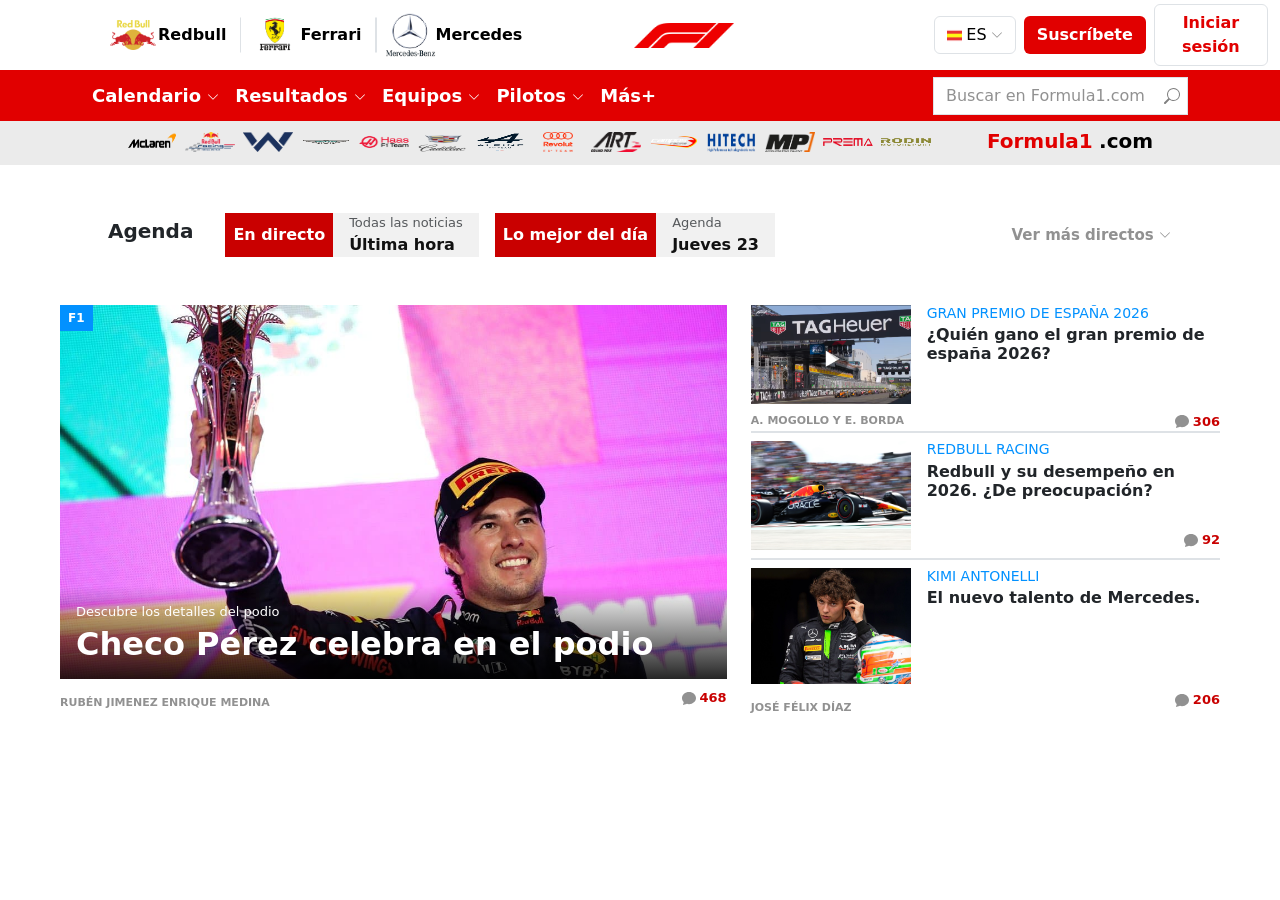
==== commit a163a303: "Pre done" ====
--- a/practica_b4.html
+++ b/practica_b4.html
@@ -25,22 +25,46 @@
             <img src="/img/Formula-1.png" alt="Formula1" style="width: 100px;">
         </a>
         <div class="dropdown ms-5 ps-5">
-            <button class="btn btn-white border dropdown-toggle fw-bold" type="button" data-bs-toggle="dropdown" aria-expanded="false" style="color: #919191;">
-                ES
-                <svg xmlns="http://www.w3.org/2000/svg" width="12" height="12" fill="currentColor" viewBox="0 0 16 16">
+            <button class="btn btn-white border dropdown-toggle fw-bold d-flex align-items-center" type="button" id="langToggle" data-bs-toggle="dropdown" aria-expanded="false" style="color: #919191;">
+                <img id="selectedLangFlag" src="icons/spain_icon.png" alt="ES" style="width: 15px;" class="me-1">
+                <span id="selectedLangText">ES</span>
+                <svg class="ms-1" xmlns="http://www.w3.org/2000/svg" width="12" height="12" fill="currentColor" viewBox="0 0 16 16">
                     <path fill-rule="evenodd" d="M1.646 4.646a.5.5 0 0 1 .708 0L8 10.293l5.646-5.647a.5.5 0 0 1 .708.708l-6 6a.5.5 0 0 1-.708 0l-6-6a.5.5 0 0 1 0-.708z"/>
                 </svg>
             </button>
             <ul class="dropdown-menu">
                 <li>
-                    <a class="dropdown-item" href="#">
-                        <img src="icons/spain_icon.png" alt="Spanish" style="width: 10px;">
-                        <span class="fw-bold">ES</span>
-                    </a>
-                </li>
-                <li><a class="dropdown-item" href="#">MX</a></li>
-                <li><a class="dropdown-item" href="#">USA - EN</a></li>
-                <li><a class="dropdown-item" href="#">USA - ES</a></li>
+                    <div class="dropdown-lang border-bottom">
+                        <a class="dropdown-item" href="#" data-flag="icons/spain_icon.png" data-text="ES">
+                            <img src="icons/spain_icon.png" alt="Spanish" style="width: 15px;">
+                            <span>ES</span>
+                        </a>
+                    </div>
+                </li>
+                <li>
+                    <div class="dropdown-lang border-bottom">
+                        <a class="dropdown-item" href="#" data-flag="icons/mexico_icon.png" data-text="MX">
+                            <img src="icons/mexico_icon.png" alt="Mexico" style="width: 15px;">
+                            <span>MX</span>
+                        </a>
+                    </div>
+                </li>
+                <li>
+                    <div class="dropdown-lang border-bottom">
+                        <a class="dropdown-item" href="#" data-flag="icons/united_states_icon.png" data-text="EN">
+                            <img src="icons/united_states_icon.png" alt="USA" style="width: 15px;">
+                            <span>EN</span>
+                        </a>
+                    </div>
+                </li>
+                <li>
+                    <div class="dropdown-lang">
+                        <a class="dropdown-item" href="#" data-flag="icons/united_states_icon.png" data-text="ES">
+                            <img src="icons/united_states_icon.png" alt="USA" style="width: 15px;">
+                            <span>ES</span>
+                        </a>
+                    </div>
+                </li>
             </ul>
         </div>
         <button type="button" class="btn text-white fw-bold" style="background-color: #e10000;">Suscríbete</button>
@@ -49,7 +73,10 @@
 
     <nav id="mainNavbar" class="navbar navbar-expand-lg pb-1 pt-1 sticky-top" style="background-color: #e10000;">
         <div class="container-fluid">
-            <ul class="navbar-nav me-auto mb-2 mb-lg-0">
+            <ul class="navbar-nav me-auto m-0 p-0">
+                <a href="#" class="navbar-compact-extra me-3">
+                    <img src="/img/F1.png" alt="F1" style="width: 30px;">
+                </a>
                 <li class="nav-item dropdown ms-5 ps-4">
                     <a class="nav-link dropdown-toggle text-white fw-bold" href="#" role="button" data-bs-toggle="dropdown" aria-expanded="false">
                         Calendario
@@ -61,202 +88,138 @@
                         <div class="row">
 
                             <div class="col-3">
-                                <li><p class="text-secondary ms-3 fw-bold" style="font-size: 20px;">España</p></li>
-                                <li><a class="dropdown-item text-white fw-bold" href="#">LALIGA EA Sports</a></li>
-                                <div class="dropdown-item-d-container mt-2">
-                                    <div class="dropdown-item-d">
-                                        <a class="dropdown-item fw-bold ms-2" href="#" style="color: #b0b0b0; font-size: 13px;">Calendario</a>
-                                    </div>
-                                    <div class="dropdown-item-d">
-                                        <a class="dropdown-item fw-bold" href="#" style="color: #b0b0b0; font-size: 13px;">Clasificación</a>
-                                    </div>
-                                    <div class="dropdown-item-d">
-                                        <a class="dropdown-item fw-bold" href="#" style="color: #b0b0b0; font-size: 13px;">Equipos</a>
-                                    </div>
-                                </div>
-                                <li><a class="dropdown-item text-white fw-bold" href="#">Liga F Moeve</a></li>
-                                <div class="dropdown-item-d-container mt-2">
-                                    <div class="dropdown-item-d">
-                                        <a class="dropdown-item fw-bold ms-2" href="#" style="color: #b0b0b0; font-size: 13px;">Calendario</a>
-                                    </div>
-                                    <div class="dropdown-item-d">
-                                        <a class="dropdown-item fw-bold" href="#" style="color: #b0b0b0; font-size: 13px;">Clasificación</a>
-                                    </div>
-                                </div>
-                                <li><a class="dropdown-item text-white fw-bold" href="#">LALIGA Hypermotion</a></li>
-                                <div class="dropdown-item-d-container mt-2">
-                                    <div class="dropdown-item-d">
-                                        <a class="dropdown-item fw-bold ms-2" href="#" style="color: #b0b0b0; font-size: 13px;">Calendario</a>
-                                    </div>
-                                    <div class="dropdown-item-d">
-                                        <a class="dropdown-item fw-bold" href="#" style="color: #b0b0b0; font-size: 13px;">Clasificación</a>
-                                    </div>
-                                    <div class="dropdown-item-d">
-                                        <a class="dropdown-item fw-bold" href="#" style="color: #b0b0b0; font-size: 13px;">Equipos</a>
-                                    </div>
-                                </div>
-                                <li><a class="dropdown-item text-white fw-bold mt-2" href="#">Primera Federación</a></li>
-                                <li><a class="dropdown-item text-white fw-bold" href="#">Segunda Federación</a></li>
-                                <li><a class="dropdown-item text-white fw-bold" href="#">Tercera Federación</a></li>
-                                <li><a class="dropdown-item text-white fw-bold" href="#">Copa del Rey</a></li>
-                                <li><a class="dropdown-item text-white fw-bold" href="#">Copa de la Reina</a></li>
-                                <li><a class="dropdown-item text-white fw-bold" href="#">Más fútbol</a></li>
-                                <li><a class="dropdown-item text-white fw-bold" href="#">Supercopa de España</a></li>
-                                <li><a class="dropdown-item text-white fw-bold" href="#">Supercopa de España femenina</a></li>
+                                <li><p class="text-secondary ms-3 fw-bold" style="font-size: 20px;">Temporada 2026</p></li>
+                                <li><a class="dropdown-item text-white fw-bold" href="#">Calendario completo</a></li>
+                                <div class="dropdown-item-d-container mt-2">
+                                    <div class="dropdown-item-d">
+                                        <a class="dropdown-item fw-bold ms-2" href="#" style="color: #b0b0b0; font-size: 13px;">Próxima carrera</a>
+                                    </div>
+                                    <div class="dropdown-item-d">
+                                        <a class="dropdown-item fw-bold" href="#" style="color: #b0b0b0; font-size: 13px;">Resultados</a>
+                                    </div>
+                                </div>
+                                <li><a class="dropdown-item text-white fw-bold" href="#">Gran Premio de España</a></li>
+                                <div class="dropdown-item-d-container mt-2">
+                                    <div class="dropdown-item-d">
+                                        <a class="dropdown-item fw-bold ms-2" href="#" style="color: #b0b0b0; font-size: 13px;">Horarios</a>
+                                    </div>
+                                    <div class="dropdown-item-d">
+                                        <a class="dropdown-item fw-bold" href="#" style="color: #b0b0b0; font-size: 13px;">Resultados</a>
+                                    </div>
+                                    <div class="dropdown-item-d">
+                                        <a class="dropdown-item fw-bold" href="#" style="color: #b0b0b0; font-size: 13px;">Vueltas rápidas</a>
+                                    </div>
+                                </div>
+                                <li><a class="dropdown-item text-white fw-bold" href="#">Gran Premio de Mónaco</a></li>
+                                <div class="dropdown-item-d-container mt-2">
+                                    <div class="dropdown-item-d">
+                                        <a class="dropdown-item fw-bold ms-2" href="#" style="color: #b0b0b0; font-size: 13px;">Horarios</a>
+                                    </div>
+                                    <div class="dropdown-item-d">
+                                        <a class="dropdown-item fw-bold" href="#" style="color: #b0b0b0; font-size: 13px;">Resultados</a>
+                                    </div>
+                                </div>
+                                <li><a class="dropdown-item text-white fw-bold mt-2" href="#">Gran Premio de Silverstone</a></li>
+                                <li><a class="dropdown-item text-white fw-bold" href="#">Gran Premio de Monza</a></li>
+                                <li><a class="dropdown-item text-white fw-bold" href="#">Gran Premio de Abu Dabi</a></li>
+                                <li><a class="dropdown-item text-white fw-bold" href="#">Ver calendario completo</a></li>
                             </div>
 
                             <div class="col-3">
                                 <li>
                                     <a class="dropdown-item text-white h5 fw-bold mb-2" href="#">
-                                        Internacional
+                                        Pilotos
                                         <svg xmlns="http://www.w3.org/2000/svg" width="14" height="14" fill="currentColor" viewBox="0 0 16 16">
                                             <path fill-rule="evenodd" d="M4.646 1.646a.5.5 0 0 1 .708 0l6 6a.5.5 0 0 1 0 .708l-6 6a.5.5 0 0 1-.708-.708L10.293 8 4.646 2.354a.5.5 0 0 1 0-.708z"/>
                                         </svg>
                                     </a>
                                 </li>
-                                <li><a class="dropdown-item text-white fw-bold" href="#">Premier League</a></li>
-                                <div class="dropdown-item-d-container mt-2">
-                                    <div class="dropdown-item-d">
-                                        <a class="dropdown-item fw-bold ms-2" href="#" style="color: #b0b0b0; font-size: 13px;">Calendario</a>
-                                    </div>
-                                    <div class="dropdown-item-d">
-                                        <a class="dropdown-item fw-bold" href="#" style="color: #b0b0b0; font-size: 13px;">Clasificación</a>
-                                    </div>
-                                    <div class="dropdown-item-d">
-                                        <a class="dropdown-item fw-bold" href="#" style="color: #b0b0b0; font-size: 13px;">Equipos</a>
-                                    </div>
-                                </div>
-                                <li><a class="dropdown-item text-white fw-bold" href="#">Bundesliga</a></li>
-                                <div class="dropdown-item-d-container mt-2">
-                                    <div class="dropdown-item-d">
-                                        <a class="dropdown-item fw-bold ms-2" href="#" style="color: #b0b0b0; font-size: 13px;">Calendario</a>
-                                    </div>
-                                    <div class="dropdown-item-d">
-                                        <a class="dropdown-item fw-bold" href="#" style="color: #b0b0b0; font-size: 13px;">Clasificación</a>
-                                    </div>
-                                    <div class="dropdown-item-d">
-                                        <a class="dropdown-item fw-bold" href="#" style="color: #b0b0b0; font-size: 13px;">Equipos</a>
-                                    </div>
-                                </div>
-                                <li><a class="dropdown-item text-white fw-bold" href="#">Serie A</a></li>
-                                <div class="dropdown-item-d-container mt-2">
-                                    <div class="dropdown-item-d">
-                                        <a class="dropdown-item fw-bold ms-2" href="#" style="color: #b0b0b0; font-size: 13px;">Calendario</a>
-                                    </div>
-                                    <div class="dropdown-item-d">
-                                        <a class="dropdown-item fw-bold" href="#" style="color: #b0b0b0; font-size: 13px;">Clasificación</a>
-                                    </div>
-                                    <div class="dropdown-item-d">
-                                        <a class="dropdown-item fw-bold" href="#" style="color: #b0b0b0; font-size: 13px;">Equipos</a>
-                                    </div>
-                                </div>
-                                <li><a class="dropdown-item text-white fw-bold" href="#">Ligue 1</a></li>
-                                <div class="dropdown-item-d-container mt-2">
-                                    <div class="dropdown-item-d">
-                                        <a class="dropdown-item fw-bold ms-2" href="#" style="color: #b0b0b0; font-size: 13px;">Calendario</a>
-                                    </div>
-                                    <div class="dropdown-item-d">
-                                        <a class="dropdown-item fw-bold" href="#" style="color: #b0b0b0; font-size: 13px;">Clasificación</a>
-                                    </div>
-                                    <div class="dropdown-item-d">
-                                        <a class="dropdown-item fw-bold" href="#" style="color: #b0b0b0; font-size: 13px;">Equipos</a>
-                                    </div>
-                                </div>
-                                <li><a class="dropdown-item text-white fw-bold" href="#">Primeira Liga de Portugal</a></li>
-                                <div class="dropdown-item-d-container mt-2">
-                                    <div class="dropdown-item-d">
-                                        <a class="dropdown-item fw-bold ms-2" href="#" style="color: #b0b0b0; font-size: 13px;">Calendario</a>
-                                    </div>
-                                    <div class="dropdown-item-d">
-                                        <a class="dropdown-item fw-bold" href="#" style="color: #b0b0b0; font-size: 13px;">Clasificación</a>
-                                    </div>
-                                    <div class="dropdown-item-d">
-                                        <a class="dropdown-item fw-bold" href="#" style="color: #b0b0b0; font-size: 13px;">Equipos</a>
-                                    </div>
-                                </div>
-                                <li><a class="dropdown-item text-white fw-bold" href="#">Liga Saudí</a></li>
-                            </div>
-
-                            <div class="col-3">
-                                <li><a class="dropdown-item text-white fw-bold mt-5" href="#">Mundial</a></li>
-                                <div class="dropdown-item-d-container mt-2">
-                                    <div class="dropdown-item-d">
-                                        <a class="dropdown-item fw-bold ms-2" href="#" style="color: #b0b0b0; font-size: 13px;">Calendario</a>
-                                    </div>
-                                    <div class="dropdown-item-d">
-                                        <a class="dropdown-item fw-bold" href="#" style="color: #b0b0b0; font-size: 13px;">Fase de grupos</a>
-                                    </div>
-                                    <div class="dropdown-item-d">
-                                        <a class="dropdown-item fw-bold" href="#" style="color: #b0b0b0; font-size: 13px;">Resultados</a>
-                                    </div>
-                                </div>
-                                <li><a class="dropdown-item text-white fw-bold" href="#">Champions League</a></li>
-                                <div class="dropdown-item-d-container mt-2">
-                                    <div class="dropdown-item-d">
-                                        <a class="dropdown-item fw-bold ms-2" href="#" style="color: #b0b0b0; font-size: 13px;">Calendario</a>
-                                    </div>
-                                    <div class="dropdown-item-d">
-                                        <a class="dropdown-item fw-bold" href="#" style="color: #b0b0b0; font-size: 13px;">Clasificación</a>
-                                    </div>
-                                    <div class="dropdown-item-d">
-                                        <a class="dropdown-item fw-bold" href="#" style="color: #b0b0b0; font-size: 13px;">Equipos</a>
-                                    </div>
-                                </div>
-                                <li><a class="dropdown-item text-white fw-bold" href="#">Champions League femenina</a></li>
-                                <div class="dropdown-item-d-container mt-2">
-                                    <div class="dropdown-item-d">
-                                        <a class="dropdown-item fw-bold ms-2" href="#" style="color: #b0b0b0; font-size: 13px;">Calendario</a>
-                                    </div>
-                                    <div class="dropdown-item-d">
-                                        <a class="dropdown-item fw-bold" href="#" style="color: #b0b0b0; font-size: 13px;">Clasificación</a>
-                                    </div>
-                                </div>
-                                <li><a class="dropdown-item text-white fw-bold" href="#">Europa League</a></li>
-                                <div class="dropdown-item-d-container mt-2">
-                                    <div class="dropdown-item-d">
-                                        <a class="dropdown-item fw-bold ms-2" href="#" style="color: #b0b0b0; font-size: 13px;">Calendario</a>
-                                    </div>
-                                    <div class="dropdown-item-d">
-                                        <a class="dropdown-item fw-bold" href="#" style="color: #b0b0b0; font-size: 13px;">Clasificación</a>
-                                    </div>
-                                    <div class="dropdown-item-d">
-                                        <a class="dropdown-item fw-bold" href="#" style="color: #b0b0b0; font-size: 13px;">Equipos</a>
-                                    </div>
-                                </div>
-                                <li><a class="dropdown-item text-white fw-bold" href="#">Conference League</a></li>
-                                <div class="dropdown-item-d-container mt-2">
-                                    <div class="dropdown-item-d">
-                                        <a class="dropdown-item fw-bold ms-2" href="#" style="color: #b0b0b0; font-size: 13px;">Calendario</a>
-                                    </div>
-                                    <div class="dropdown-item-d">
-                                        <a class="dropdown-item fw-bold" href="#" style="color: #b0b0b0; font-size: 13px;">Clasificación</a>
-                                    </div>
-                                    <div class="dropdown-item-d">
-                                        <a class="dropdown-item fw-bold" href="#" style="color: #b0b0b0; font-size: 13px;">Equipos</a>
-                                    </div>
-                                </div>
-                                <li><a class="dropdown-item text-white fw-bold" href="#">Youth League</a></li>
-                                <div class="dropdown-item-d-container mt-2">
-                                    <div class="dropdown-item-d">
-                                        <a class="dropdown-item fw-bold ms-2" href="#" style="color: #b0b0b0; font-size: 13px;">Calendario</a>
-                                    </div>
-                                    <div class="dropdown-item-d">
-                                        <a class="dropdown-item fw-bold" href="#" style="color: #b0b0b0; font-size: 13px;">Clasificación</a>
-                                    </div>
-                                </div>
-                                <li><a class="dropdown-item text-white fw-bold" href="#">Supercopa de Europa</a></li>
+                                <li><a class="dropdown-item text-white fw-bold" href="#">Max Verstappen</a></li>
+                                <div class="dropdown-item-d-container mt-2">
+                                    <div class="dropdown-item-d">
+                                        <a class="dropdown-item fw-bold ms-2" href="#" style="color: #b0b0b0; font-size: 13px;">Perfil</a>
+                                    </div>
+                                    <div class="dropdown-item-d">
+                                        <a class="dropdown-item fw-bold" href="#" style="color: #b0b0b0; font-size: 13px;">Resultados</a>
+                                    </div>
+                                </div>
+                                <li><a class="dropdown-item text-white fw-bold" href="#">Checo Pérez</a></li>
+                                <div class="dropdown-item-d-container mt-2">
+                                    <div class="dropdown-item-d">
+                                        <a class="dropdown-item fw-bold ms-2" href="#" style="color: #b0b0b0; font-size: 13px;">Perfil</a>
+                                    </div>
+                                    <div class="dropdown-item-d">
+                                        <a class="dropdown-item fw-bold" href="#" style="color: #b0b0b0; font-size: 13px;">Resultados</a>
+                                    </div>
+                                </div>
+                                <li><a class="dropdown-item text-white fw-bold" href="#">Lewis Hamilton</a></li>
+                                <div class="dropdown-item-d-container mt-2">
+                                    <div class="dropdown-item-d">
+                                        <a class="dropdown-item fw-bold ms-2" href="#" style="color: #b0b0b0; font-size: 13px;">Perfil</a>
+                                    </div>
+                                    <div class="dropdown-item-d">
+                                        <a class="dropdown-item fw-bold" href="#" style="color: #b0b0b0; font-size: 13px;">Resultados</a>
+                                    </div>
+                                </div>
+                                <li><a class="dropdown-item text-white fw-bold" href="#">Charles Leclerc</a></li>
+                                <li><a class="dropdown-item text-white fw-bold" href="#">Lando Norris</a></li>
+                                <li><a class="dropdown-item text-white fw-bold" href="#">Kimi Antonelli</a></li>
+                                <li><a class="dropdown-item text-white fw-bold" href="#">Tabla completa de pilotos</a></li>
+                            </div>
+
+                            <div class="col-3">
+                                <li><a class="dropdown-item text-white fw-bold mt-5" href="#">Red Bull Racing</a></li>
+                                <div class="dropdown-item-d-container mt-2">
+                                    <div class="dropdown-item-d">
+                                        <a class="dropdown-item fw-bold ms-2" href="#" style="color: #b0b0b0; font-size: 13px;">Pilotos</a>
+                                    </div>
+                                    <div class="dropdown-item-d">
+                                        <a class="dropdown-item fw-bold" href="#" style="color: #b0b0b0; font-size: 13px;">Resultados</a>
+                                    </div>
+                                </div>
+                                <li><a class="dropdown-item text-white fw-bold" href="#">Ferrari</a></li>
+                                <div class="dropdown-item-d-container mt-2">
+                                    <div class="dropdown-item-d">
+                                        <a class="dropdown-item fw-bold ms-2" href="#" style="color: #b0b0b0; font-size: 13px;">Pilotos</a>
+                                    </div>
+                                    <div class="dropdown-item-d">
+                                        <a class="dropdown-item fw-bold" href="#" style="color: #b0b0b0; font-size: 13px;">Resultados</a>
+                                    </div>
+                                </div>
+                                <li><a class="dropdown-item text-white fw-bold" href="#">Mercedes</a></li>
+                                <div class="dropdown-item-d-container mt-2">
+                                    <div class="dropdown-item-d">
+                                        <a class="dropdown-item fw-bold ms-2" href="#" style="color: #b0b0b0; font-size: 13px;">Pilotos</a>
+                                    </div>
+                                    <div class="dropdown-item-d">
+                                        <a class="dropdown-item fw-bold" href="#" style="color: #b0b0b0; font-size: 13px;">Resultados</a>
+                                    </div>
+                                </div>
+                                <li><a class="dropdown-item text-white fw-bold" href="#">McLaren</a></li>
+                                <div class="dropdown-item-d-container mt-2">
+                                    <div class="dropdown-item-d">
+                                        <a class="dropdown-item fw-bold ms-2" href="#" style="color: #b0b0b0; font-size: 13px;">Pilotos</a>
+                                    </div>
+                                    <div class="dropdown-item-d">
+                                        <a class="dropdown-item fw-bold" href="#" style="color: #b0b0b0; font-size: 13px;">Resultados</a>
+                                    </div>
+                                </div>
+                                <li><a class="dropdown-item text-white fw-bold" href="#">Aston Martin</a></li>
+                                <li><a class="dropdown-item text-white fw-bold" href="#">Williams</a></li>
+                                <li><a class="dropdown-item text-white fw-bold" href="#">Alpine</a></li>
+                                <li><a class="dropdown-item text-white fw-bold" href="#">Tabla de constructores</a></li>
                             </div>
 
                             <div class="col-3">
                                 <li>
                                     <a class="dropdown-item text-white h5 fw-bold" href="#">
-                                        América
+                                        Otras categorías
                                         <svg xmlns="http://www.w3.org/2000/svg" width="14" height="14" fill="currentColor" viewBox="0 0 16 16">
                                             <path fill-rule="evenodd" d="M4.646 1.646a.5.5 0 0 1 .708 0l6 6a.5.5 0 0 1 0 .708l-6 6a.5.5 0 0 1-.708-.708L10.293 8 4.646 2.354a.5.5 0 0 1 0-.708z"/>
                                         </svg>
                                     </a>
                                 </li>
-                                <li><a class="dropdown-item text-white fw-bold" href="#">Argentina</a></li>
+                                <li><a class="dropdown-item text-white fw-bold" href="#">Fórmula 2</a></li>
                                 <div class="dropdown-item-d-container mt-3">
                                     <div class="dropdown-item-d">
                                         <a class="dropdown-item fw-bold ms-2" href="#" style="color: #b0b0b0; font-size: 13px;">Calendario</a>
@@ -265,7 +228,7 @@
                                         <a class="dropdown-item fw-bold" href="#" style="color: #b0b0b0; font-size: 13px;">Clasificación</a>
                                     </div>
                                 </div>
-                                <li><a class="dropdown-item text-white fw-bold" href="#">Chile</a></li>
+                                <li><a class="dropdown-item text-white fw-bold" href="#">Fórmula 3</a></li>
                                 <div class="dropdown-item-d-container mt-3">
                                     <div class="dropdown-item-d">
                                         <a class="dropdown-item fw-bold ms-2" href="#" style="color: #b0b0b0; font-size: 13px;">Calendario</a>
@@ -274,7 +237,7 @@
                                         <a class="dropdown-item fw-bold" href="#" style="color: #b0b0b0; font-size: 13px;">Clasificación</a>
                                     </div>
                                 </div>
-                                <li><a class="dropdown-item text-white fw-bold" href="#">Colombia</a></li>
+                                <li><a class="dropdown-item text-white fw-bold" href="#">F1 Academy</a></li>
                                 <div class="dropdown-item-d-container mt-3">
                                     <div class="dropdown-item-d">
                                         <a class="dropdown-item fw-bold ms-2" href="#" style="color: #b0b0b0; font-size: 13px;">Calendario</a>
@@ -283,7 +246,7 @@
                                         <a class="dropdown-item fw-bold" href="#" style="color: #b0b0b0; font-size: 13px;">Clasificación</a>
                                     </div>
                                 </div>
-                                <li><a class="dropdown-item text-white fw-bold" href="#">Estados Unidos</a></li>
+                                <li><a class="dropdown-item text-white fw-bold" href="#">Fórmula E</a></li>
                                 <div class="dropdown-item-d-container mt-3">
                                     <div class="dropdown-item-d">
                                         <a class="dropdown-item fw-bold ms-2" href="#" style="color: #b0b0b0; font-size: 13px;">Calendario</a>
@@ -292,24 +255,7 @@
                                         <a class="dropdown-item fw-bold" href="#" style="color: #b0b0b0; font-size: 13px;">Clasificación</a>
                                     </div>
                                 </div>
-                                <li><a class="dropdown-item text-white fw-bold" href="#">México</a></li>
-                                <div class="dropdown-item-d-container mt-3">
-                                    <div class="dropdown-item-d">
-                                        <a class="dropdown-item fw-bold ms-2" href="#" style="color: #b0b0b0; font-size: 13px;">Calendario</a>
-                                    </div>
-                                    <div class="dropdown-item-d">
-                                        <a class="dropdown-item fw-bold" href="#" style="color: #b0b0b0; font-size: 13px;">Clasificación</a>
-                                    </div>
-                                </div>
-                                <li><a class="dropdown-item text-white fw-bold" href="#">Venezuela</a></li>
-                                <div class="dropdown-item-d-container mt-3">
-                                    <div class="dropdown-item-d">
-                                        <a class="dropdown-item fw-bold ms-2" href="#" style="color: #b0b0b0; font-size: 13px;">Calendario</a>
-                                    </div>
-                                    <div class="dropdown-item-d">
-                                        <a class="dropdown-item fw-bold" href="#" style="color: #b0b0b0; font-size: 13px;">Clasificación</a>
-                                    </div>
-                                </div>
+                                <li><a class="dropdown-item text-white fw-bold" href="#">Karting</a></li>
                             </div>
                         </div>
                     </ul>
@@ -321,6 +267,66 @@
                             <path fill-rule="evenodd" d="M1.646 4.646a.5.5 0 0 1 .708 0L8 10.293l5.646-5.647a.5.5 0 0 1 .708.708l-6 6a.5.5 0 0 1-.708 0l-6-6a.5.5 0 0 1 0-.708z"/>
                         </svg>
                     </a>
+                    <ul class="dropdown-menu dropdown-menu-a rounded-0">
+                        <div class="row">
+
+                            <div class="col-3">
+                                <li><p class="text-secondary ms-3 fw-bold" style="font-size: 20px;">Por Temporada</p></li>
+                                <li><a class="dropdown-item text-white fw-bold" href="#">Temporada 2026</a></li>
+                                <div class="dropdown-item-d-container mt-2">
+                                    <div class="dropdown-item-d">
+                                        <a class="dropdown-item fw-bold ms-2" href="#" style="color: #b0b0b0; font-size: 13px;">Pilotos</a>
+                                    </div>
+                                    <div class="dropdown-item-d">
+                                        <a class="dropdown-item fw-bold" href="#" style="color: #b0b0b0; font-size: 13px;">Constructores</a>
+                                    </div>
+                                </div>
+                                <li><a class="dropdown-item text-white fw-bold" href="#">Temporada 2025</a></li>
+                                <div class="dropdown-item-d-container mt-2">
+                                    <div class="dropdown-item-d">
+                                        <a class="dropdown-item fw-bold ms-2" href="#" style="color: #b0b0b0; font-size: 13px;">Pilotos</a>
+                                    </div>
+                                    <div class="dropdown-item-d">
+                                        <a class="dropdown-item fw-bold" href="#" style="color: #b0b0b0; font-size: 13px;">Constructores</a>
+                                    </div>
+                                </div>
+                                <li><a class="dropdown-item text-white fw-bold mt-2" href="#">Temporada 2024</a></li>
+                                <li><a class="dropdown-item text-white fw-bold" href="#">Archivo histórico</a></li>
+                            </div>
+
+                            <div class="col-3">
+                                <li><p class="text-secondary ms-3 fw-bold" style="font-size: 20px;">Por Gran Premio</p></li>
+                                <li><a class="dropdown-item text-white fw-bold" href="#">Gran Premio de España</a></li>
+                                <div class="dropdown-item-d-container mt-2">
+                                    <div class="dropdown-item-d">
+                                        <a class="dropdown-item fw-bold ms-2" href="#" style="color: #b0b0b0; font-size: 13px;">Clasificación</a>
+                                    </div>
+                                    <div class="dropdown-item-d">
+                                        <a class="dropdown-item fw-bold" href="#" style="color: #b0b0b0; font-size: 13px;">Carrera</a>
+                                    </div>
+                                </div>
+                                <li><a class="dropdown-item text-white fw-bold" href="#">Gran Premio de Mónaco</a></li>
+                                <div class="dropdown-item-d-container mt-2">
+                                    <div class="dropdown-item-d">
+                                        <a class="dropdown-item fw-bold ms-2" href="#" style="color: #b0b0b0; font-size: 13px;">Clasificación</a>
+                                    </div>
+                                    <div class="dropdown-item-d">
+                                        <a class="dropdown-item fw-bold" href="#" style="color: #b0b0b0; font-size: 13px;">Carrera</a>
+                                    </div>
+                                </div>
+                                <li><a class="dropdown-item text-white fw-bold mt-2" href="#">Gran Premio de Silverstone</a></li>
+                                <li><a class="dropdown-item text-white fw-bold" href="#">Gran Premio de Monza</a></li>
+                            </div>
+
+                            <div class="col-3">
+                                <li><p class="text-secondary ms-3 fw-bold" style="font-size: 20px;">Estadísticas</p></li>
+                                <li><a class="dropdown-item text-white fw-bold" href="#">Vueltas rápidas</a></li>
+                                <li><a class="dropdown-item text-white fw-bold" href="#">Pole positions</a></li>
+                                <li><a class="dropdown-item text-white fw-bold" href="#">Récords históricos</a></li>
+                                <li><a class="dropdown-item text-white fw-bold" href="#">Comparador de pilotos</a></li>
+                            </div>
+                        </div>
+                    </ul>
                 </li>
                 <li class="nav-item dropdown">
                     <a class="nav-link dropdown-toggle text-white fw-bold" href="#" role="button" data-bs-toggle="dropdown" aria-expanded="false">
@@ -329,6 +335,84 @@
                             <path fill-rule="evenodd" d="M1.646 4.646a.5.5 0 0 1 .708 0L8 10.293l5.646-5.647a.5.5 0 0 1 .708.708l-6 6a.5.5 0 0 1-.708 0l-6-6a.5.5 0 0 1 0-.708z"/>
                         </svg>
                     </a>
+                    <ul class="dropdown-menu dropdown-menu-a rounded-0">
+                        <div class="row">
+
+                            <div class="col-3">
+                                <li><p class="text-secondary ms-3 fw-bold" style="font-size: 20px;">Parrilla 2026</p></li>
+                                <li><a class="dropdown-item text-white fw-bold" href="#">Red Bull Racing</a></li>
+                                <div class="dropdown-item-d-container mt-2">
+                                    <div class="dropdown-item-d">
+                                        <a class="dropdown-item fw-bold ms-2" href="#" style="color: #b0b0b0; font-size: 13px;">Pilotos</a>
+                                    </div>
+                                    <div class="dropdown-item-d">
+                                        <a class="dropdown-item fw-bold" href="#" style="color: #b0b0b0; font-size: 13px;">Monoplaza</a>
+                                    </div>
+                                </div>
+                                <li><a class="dropdown-item text-white fw-bold" href="#">Ferrari</a></li>
+                                <div class="dropdown-item-d-container mt-2">
+                                    <div class="dropdown-item-d">
+                                        <a class="dropdown-item fw-bold ms-2" href="#" style="color: #b0b0b0; font-size: 13px;">Pilotos</a>
+                                    </div>
+                                    <div class="dropdown-item-d">
+                                        <a class="dropdown-item fw-bold" href="#" style="color: #b0b0b0; font-size: 13px;">Monoplaza</a>
+                                    </div>
+                                </div>
+                                <li><a class="dropdown-item text-white fw-bold" href="#">Mercedes</a></li>
+                                <div class="dropdown-item-d-container mt-2">
+                                    <div class="dropdown-item-d">
+                                        <a class="dropdown-item fw-bold ms-2" href="#" style="color: #b0b0b0; font-size: 13px;">Pilotos</a>
+                                    </div>
+                                    <div class="dropdown-item-d">
+                                        <a class="dropdown-item fw-bold" href="#" style="color: #b0b0b0; font-size: 13px;">Monoplaza</a>
+                                    </div>
+                                </div>
+                                <li><a class="dropdown-item text-white fw-bold mt-2" href="#">McLaren</a></li>
+                            </div>
+
+                            <div class="col-3">
+                                <li><p class="text-secondary ms-3 fw-bold" style="font-size: 20px;">Media tabla</p></li>
+                                <li><a class="dropdown-item text-white fw-bold" href="#">Aston Martin</a></li>
+                                <div class="dropdown-item-d-container mt-2">
+                                    <div class="dropdown-item-d">
+                                        <a class="dropdown-item fw-bold ms-2" href="#" style="color: #b0b0b0; font-size: 13px;">Pilotos</a>
+                                    </div>
+                                    <div class="dropdown-item-d">
+                                        <a class="dropdown-item fw-bold" href="#" style="color: #b0b0b0; font-size: 13px;">Monoplaza</a>
+                                    </div>
+                                </div>
+                                <li><a class="dropdown-item text-white fw-bold" href="#">Alpine</a></li>
+                                <div class="dropdown-item-d-container mt-2">
+                                    <div class="dropdown-item-d">
+                                        <a class="dropdown-item fw-bold ms-2" href="#" style="color: #b0b0b0; font-size: 13px;">Pilotos</a>
+                                    </div>
+                                    <div class="dropdown-item-d">
+                                        <a class="dropdown-item fw-bold" href="#" style="color: #b0b0b0; font-size: 13px;">Monoplaza</a>
+                                    </div>
+                                </div>
+                                <li><a class="dropdown-item text-white fw-bold" href="#">Williams</a></li>
+                                <div class="dropdown-item-d-container mt-2">
+                                    <div class="dropdown-item-d">
+                                        <a class="dropdown-item fw-bold ms-2" href="#" style="color: #b0b0b0; font-size: 13px;">Pilotos</a>
+                                    </div>
+                                    <div class="dropdown-item-d">
+                                        <a class="dropdown-item fw-bold" href="#" style="color: #b0b0b0; font-size: 13px;">Monoplaza</a>
+                                    </div>
+                                </div>
+                                <li><a class="dropdown-item text-white fw-bold mt-2" href="#">Haas</a></li>
+                            </div>
+
+                            <div class="col-3">
+                                <li><p class="text-secondary ms-3 fw-bold" style="font-size: 20px;">Cola de parrilla</p></li>
+                                <li><a class="dropdown-item text-white fw-bold" href="#">Cadillac</a></li>
+                                <li><a class="dropdown-item text-white fw-bold" href="#">Audi</a></li>
+                                <li><a class="dropdown-item text-white fw-bold" href="#">Kick Sauber</a></li>
+                                <li><a class="dropdown-item text-white fw-bold" href="#">RB</a></li>
+                                <li><a class="dropdown-item text-white fw-bold mt-3" href="#">Clasificación de constructores</a></li>
+                            </div>
+
+                        </div>
+                    </ul>
                 </li>
                 <li class="nav-item dropdown">
                     <a class="nav-link dropdown-toggle text-white fw-bold" href="#" role="button" data-bs-toggle="dropdown" aria-expanded="false">
@@ -337,6 +421,76 @@
                             <path fill-rule="evenodd" d="M1.646 4.646a.5.5 0 0 1 .708 0L8 10.293l5.646-5.647a.5.5 0 0 1 .708.708l-6 6a.5.5 0 0 1-.708 0l-6-6a.5.5 0 0 1 0-.708z"/>
                         </svg>
                     </a>
+                    <ul class="dropdown-menu dropdown-menu-a rounded-0">
+                        <div class="row">
+
+                            <div class="col-3">
+                                <li><p class="text-secondary ms-3 fw-bold" style="font-size: 20px;">Top del campeonato</p></li>
+                                <li><a class="dropdown-item text-white fw-bold" href="#">Max Verstappen</a></li>
+                                <div class="dropdown-item-d-container mt-2">
+                                    <div class="dropdown-item-d">
+                                        <a class="dropdown-item fw-bold ms-2" href="#" style="color: #b0b0b0; font-size: 13px;">Perfil</a>
+                                    </div>
+                                    <div class="dropdown-item-d">
+                                        <a class="dropdown-item fw-bold" href="#" style="color: #b0b0b0; font-size: 13px;">Resultados</a>
+                                    </div>
+                                </div>
+                                <li><a class="dropdown-item text-white fw-bold" href="#">Checo Pérez</a></li>
+                                <div class="dropdown-item-d-container mt-2">
+                                    <div class="dropdown-item-d">
+                                        <a class="dropdown-item fw-bold ms-2" href="#" style="color: #b0b0b0; font-size: 13px;">Perfil</a>
+                                    </div>
+                                    <div class="dropdown-item-d">
+                                        <a class="dropdown-item fw-bold" href="#" style="color: #b0b0b0; font-size: 13px;">Resultados</a>
+                                    </div>
+                                </div>
+                                <li><a class="dropdown-item text-white fw-bold" href="#">Charles Leclerc</a></li>
+                                <div class="dropdown-item-d-container mt-2">
+                                    <div class="dropdown-item-d">
+                                        <a class="dropdown-item fw-bold ms-2" href="#" style="color: #b0b0b0; font-size: 13px;">Perfil</a>
+                                    </div>
+                                    <div class="dropdown-item-d">
+                                        <a class="dropdown-item fw-bold" href="#" style="color: #b0b0b0; font-size: 13px;">Resultados</a>
+                                    </div>
+                                </div>
+                                <li><a class="dropdown-item text-white fw-bold mt-2" href="#">Lando Norris</a></li>
+                            </div>
+
+                            <div class="col-3">
+                                <li><p class="text-secondary ms-3 fw-bold" style="font-size: 20px;">Jóvenes promesas</p></li>
+                                <li><a class="dropdown-item text-white fw-bold" href="#">Kimi Antonelli</a></li>
+                                <div class="dropdown-item-d-container mt-2">
+                                    <div class="dropdown-item-d">
+                                        <a class="dropdown-item fw-bold ms-2" href="#" style="color: #b0b0b0; font-size: 13px;">Perfil</a>
+                                    </div>
+                                    <div class="dropdown-item-d">
+                                        <a class="dropdown-item fw-bold" href="#" style="color: #b0b0b0; font-size: 13px;">Resultados</a>
+                                    </div>
+                                </div>
+                                <li><a class="dropdown-item text-white fw-bold" href="#">Oliver Bearman</a></li>
+                                <div class="dropdown-item-d-container mt-2">
+                                    <div class="dropdown-item-d">
+                                        <a class="dropdown-item fw-bold ms-2" href="#" style="color: #b0b0b0; font-size: 13px;">Perfil</a>
+                                    </div>
+                                    <div class="dropdown-item-d">
+                                        <a class="dropdown-item fw-bold" href="#" style="color: #b0b0b0; font-size: 13px;">Resultados</a>
+                                    </div>
+                                </div>
+                                <li><a class="dropdown-item text-white fw-bold mt-2" href="#">Franco Colapinto</a></li>
+                                <li><a class="dropdown-item text-white fw-bold" href="#">Todos los novatos</a></li>
+                            </div>
+
+                            <div class="col-3">
+                                <li><p class="text-secondary ms-3 fw-bold" style="font-size: 20px;">Leyendas</p></li>
+                                <li><a class="dropdown-item text-white fw-bold" href="#">Lewis Hamilton</a></li>
+                                <li><a class="dropdown-item text-white fw-bold" href="#">Fernando Alonso</a></li>
+                                <li><a class="dropdown-item text-white fw-bold" href="#">Michael Schumacher</a></li>
+                                <li><a class="dropdown-item text-white fw-bold" href="#">Ayrton Senna</a></li>
+                                <li><a class="dropdown-item text-white fw-bold mt-3" href="#">Clasificación de pilotos</a></li>
+                            </div>
+
+                        </div>
+                    </ul>
                 </li>
                 <li class="nav-item">
                     <a class="nav-link active text-white fw-bold" aria-current="page" href="#">Más+</a>
@@ -349,7 +503,16 @@
                 <path d="M11.742 10.344a6.5 6.5 0 1 0-1.397 1.398h-.001c.03.04.062.078.098.115l3.85 3.85a1 1 0 0 0 1.415-1.414l-3.85-3.85a1.007 1.007 0 0 0-.115-.098zM12 6.5a5.5 5.5 0 1 1-11 0 5.5 5.5 0 0 1 11 0z"/>
                 </svg>     
             </form>
-            <img src="img/F1.png" alt="F1" class="d-flex justify-content-between" style="width: 80px; visibility: hidden;">
+            <button type="button" class="navbar-compact-extra btn btn-link p-0 me-3" aria-label="Buscar">
+                <svg xmlns="http://www.w3.org/2000/svg" width="18" height="18" fill="#ffffff" viewBox="0 0 16 16"
+                style="transform: scaleX(-1);">
+                    <path d="M11.742 10.344a6.5 6.5 0 1 0-1.397 1.398h-.001c.03.04.062.078.098.115l3.85 3.85a1 1 0 0 0 1.415-1.414l-3.85-3.85a1.007 1.007 0 0 0-.115-.098zM12 6.5a5.5 5.5 0 1 1-11 0 5.5 5.5 0 0 1 11 0z"/>
+                </svg>
+            </button>
+            <div class="navbar-compact-extra gap-2">
+                <button type="button" class="btn text-white fw-bold" style="background-color: #ffffff; color: #e10000 !important;">Suscríbete</button>
+                <button type="button" class="btn btn-outline-light fw-bold">Iniciar sesión</button>
+            </div>
         </div>
     </nav>
     
@@ -440,22 +603,22 @@
         <div class="row px-5 g-4">
 
             <div class="col-lg-7">
-                <div class="position-relative">
-                    <a href="#">
+                <a href="#">
+                    <div class="position-relative">
                         <img src="img/Checo.jpg" alt="Checo" class="w-100" style="display: block;">
-                    </a>
-
-                    <span class="position-absolute top-0 start-0 px-2 py-1 fw-bold text-white" 
-                        style="background-color: #0291ff; font-size: 12px;">
-                        F1
-                    </span>
-
-                    <div class="position-absolute bottom-0 start-0 w-100 p-3" 
-                        style="background: linear-gradient(to top, rgba(0,0,0,0.85), transparent); color: #fff;">
-                        <p class="mb-1" style="font-size: 13px;">Descubre los detalles del podio</p>
-                        <h2 class="fw-bold mb-0">Checo Pérez celebra en el podio</h2>
-                    </div>
-                </div>
+
+                        <span class="position-absolute top-0 start-0 px-2 py-1 fw-bold text-white" 
+                            style="background-color: #0291ff; font-size: 12px;">
+                            F1
+                        </span>
+
+                        <div class="position-absolute bottom-0 start-0 w-100 p-3" 
+                            style="background: linear-gradient(to top, rgba(0,0,0,0.85), transparent); color: #fff;">
+                            <p class="mb-1" style="font-size: 13px;">Descubre los detalles del podio</p>
+                            <h2 class="fw-bold mb-0">Checo Pérez celebra en el podio</h2>
+                        </div>
+                    </div>
+                </a>
 
                 <div class="d-flex align-items-center">
                     <p class="mb-1 mt-3 fw-bold" style="color: #919191; font-size: 11px;">RUBÉN JIMENEZ ENRIQUE MEDINA</p>
--- a/styles.css
+++ b/styles.css
@@ -17,12 +17,30 @@
     display: none !important;
 }
 
-.sticky-top {
-  z-index: 0;
+.dropdown-lang:hover {
+    background-color: #2357ff;
 }
 
-.navbar-collapsed .nav-item {
+.dropdown-lang:hover span {
+    color: #ffffff;
+}
+
+.sticky-top {
+  z-index: 1;
+}
+
+.navbar-compact-extra {
     display: none;
+    align-items: center;
+}
+.navbar-collapsed .navbar-compact-extra {
+    display: flex;
+}
+
+.navbar-collapsed {
+    transition: padding 0.2s ease;
+    padding-top: 4px !important;
+    padding-bottom: 4px !important;
 }
 
 .navbar-collapsed form.d-flex {
@@ -31,22 +49,10 @@
     pointer-events: none;
 }
 
-.navbar-collapsed img.d-flex {
-    visibility: visible !important;
-}
-
-.navbar-collapsed {
-    transition: padding 0.2s ease;
-    padding-top: 4px !important;
-    padding-bottom: 4px !important;
-    border-bottom: 1px #d6d6d6 solid;
-    box-shadow: 4px 4px 8px rgba(0,0,0,0.3);
-}
-
 .dropdown-menu-a {
     background-color: rgba(13, 25, 36, 0.916);
     position: fixed !important;
-    top: 120px !important;
+    top: var(--navbar-height, 120px) !important;
     left: 0 !important;
     right: 0 !important;
     width: 100vw !important;
@@ -87,6 +93,12 @@
     display: none;
 }
 
+.dropdown-toggle:focus,
+.dropdown-toggle:focus-visible {
+    outline: none;
+    box-shadow: none;
+}
+
 .nav-item {
     font-size: 18px;
 }
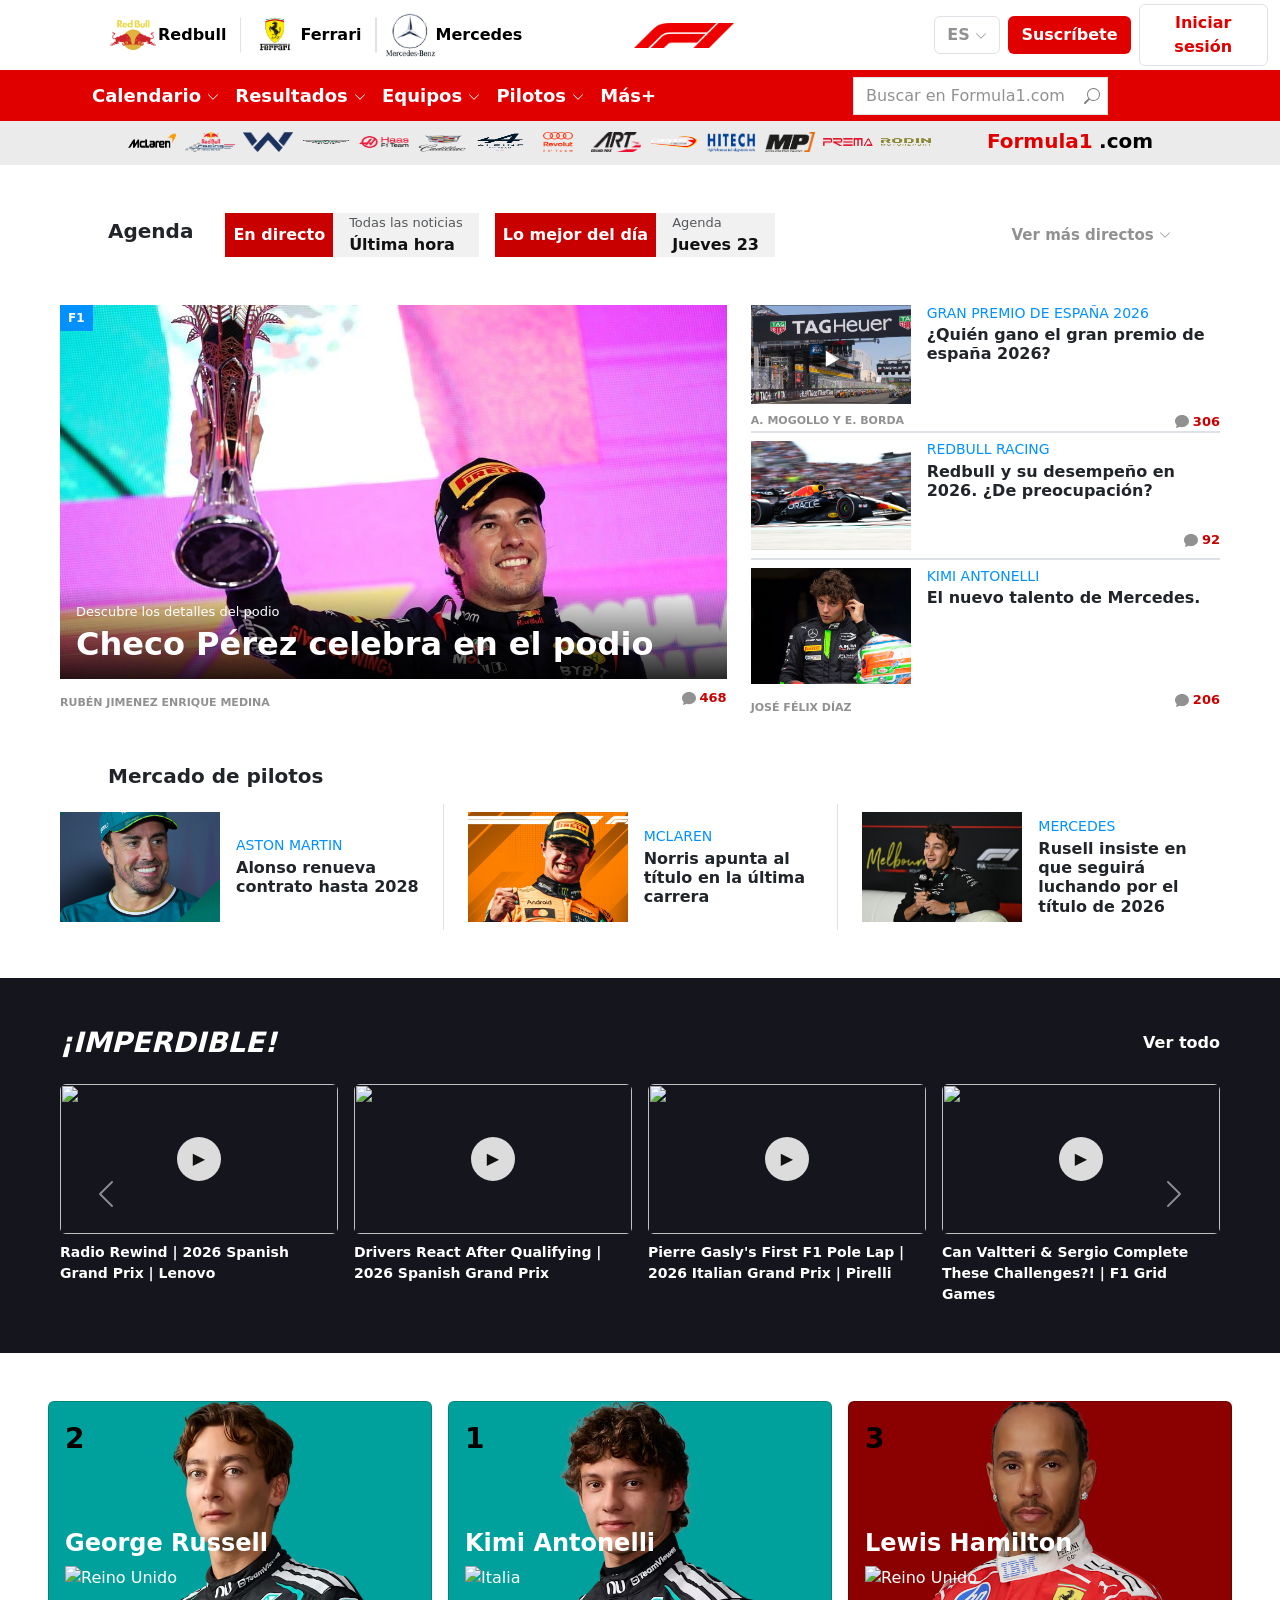
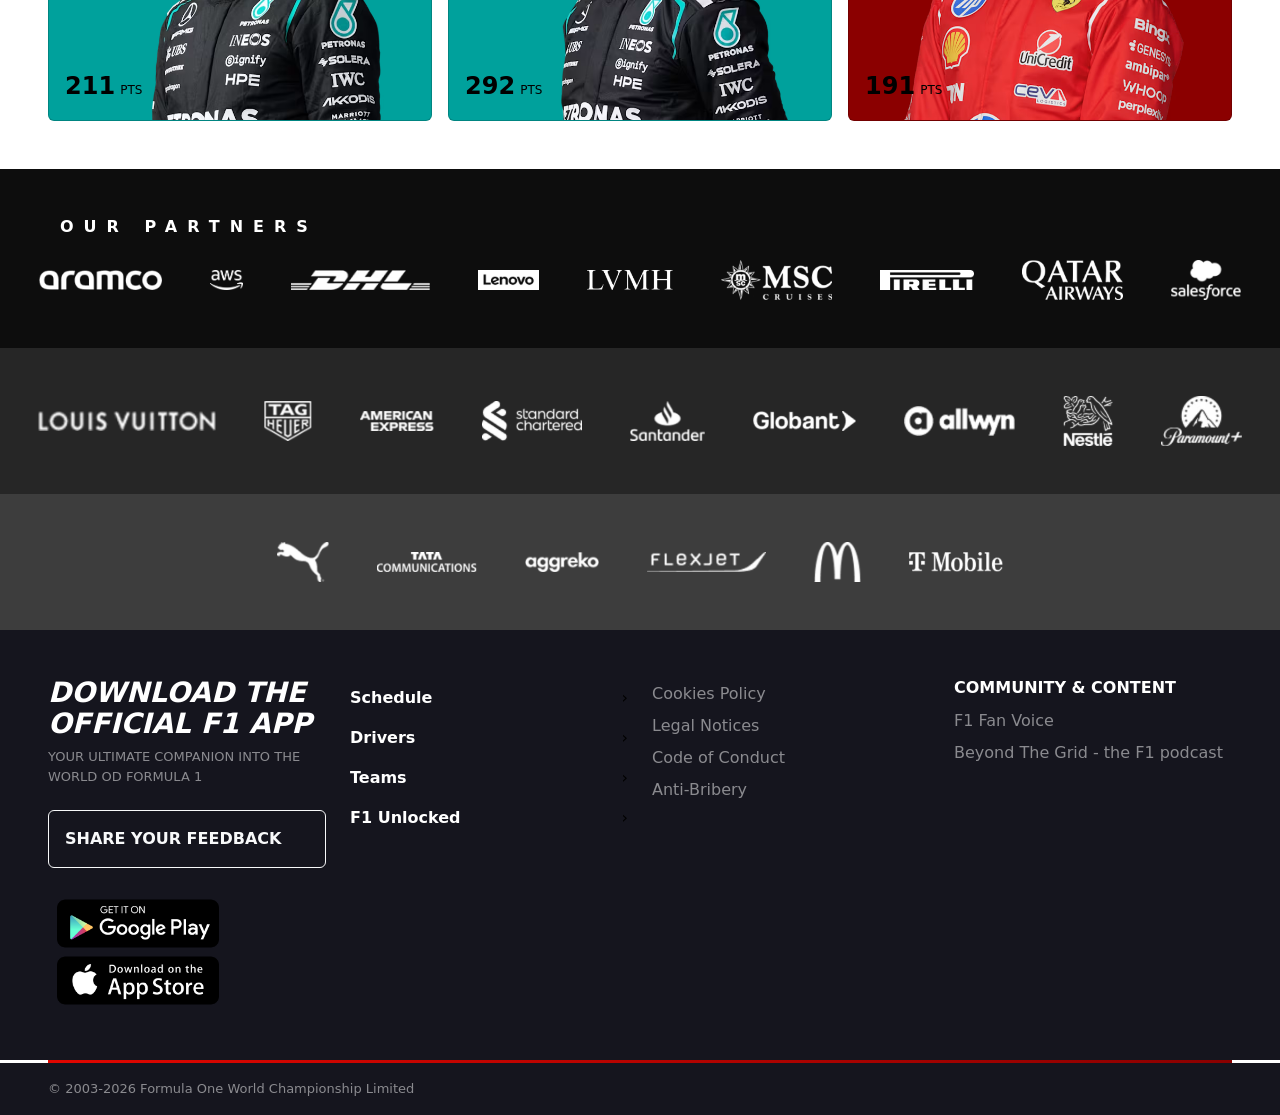
==== commit 101d60a4: "Noticias" ====
--- a/practica_b4.html
+++ b/practica_b4.html
@@ -25,46 +25,22 @@
             <img src="/img/Formula-1.png" alt="Formula1" style="width: 100px;">
         </a>
         <div class="dropdown ms-5 ps-5">
-            <button class="btn btn-white border dropdown-toggle fw-bold d-flex align-items-center" type="button" id="langToggle" data-bs-toggle="dropdown" aria-expanded="false" style="color: #919191;">
-                <img id="selectedLangFlag" src="icons/spain_icon.png" alt="ES" style="width: 15px;" class="me-1">
-                <span id="selectedLangText">ES</span>
-                <svg class="ms-1" xmlns="http://www.w3.org/2000/svg" width="12" height="12" fill="currentColor" viewBox="0 0 16 16">
+            <button class="btn btn-white border dropdown-toggle fw-bold" type="button" data-bs-toggle="dropdown" aria-expanded="false" style="color: #919191;">
+                ES
+                <svg xmlns="http://www.w3.org/2000/svg" width="12" height="12" fill="currentColor" viewBox="0 0 16 16">
                     <path fill-rule="evenodd" d="M1.646 4.646a.5.5 0 0 1 .708 0L8 10.293l5.646-5.647a.5.5 0 0 1 .708.708l-6 6a.5.5 0 0 1-.708 0l-6-6a.5.5 0 0 1 0-.708z"/>
                 </svg>
             </button>
             <ul class="dropdown-menu">
                 <li>
-                    <div class="dropdown-lang border-bottom">
-                        <a class="dropdown-item" href="#" data-flag="icons/spain_icon.png" data-text="ES">
-                            <img src="icons/spain_icon.png" alt="Spanish" style="width: 15px;">
-                            <span>ES</span>
-                        </a>
-                    </div>
+                    <a class="dropdown-item" href="#">
+                        <img src="icons/spain_icon.png" alt="Spanish" style="width: 10px;">
+                        <span class="fw-bold">ES</span>
+                    </a>
                 </li>
-                <li>
-                    <div class="dropdown-lang border-bottom">
-                        <a class="dropdown-item" href="#" data-flag="icons/mexico_icon.png" data-text="MX">
-                            <img src="icons/mexico_icon.png" alt="Mexico" style="width: 15px;">
-                            <span>MX</span>
-                        </a>
-                    </div>
-                </li>
-                <li>
-                    <div class="dropdown-lang border-bottom">
-                        <a class="dropdown-item" href="#" data-flag="icons/united_states_icon.png" data-text="EN">
-                            <img src="icons/united_states_icon.png" alt="USA" style="width: 15px;">
-                            <span>EN</span>
-                        </a>
-                    </div>
-                </li>
-                <li>
-                    <div class="dropdown-lang">
-                        <a class="dropdown-item" href="#" data-flag="icons/united_states_icon.png" data-text="ES">
-                            <img src="icons/united_states_icon.png" alt="USA" style="width: 15px;">
-                            <span>ES</span>
-                        </a>
-                    </div>
-                </li>
+                <li><a class="dropdown-item" href="#">MX</a></li>
+                <li><a class="dropdown-item" href="#">USA - EN</a></li>
+                <li><a class="dropdown-item" href="#">USA - ES</a></li>
             </ul>
         </div>
         <button type="button" class="btn text-white fw-bold" style="background-color: #e10000;">Suscríbete</button>
@@ -73,10 +49,7 @@
 
     <nav id="mainNavbar" class="navbar navbar-expand-lg pb-1 pt-1 sticky-top" style="background-color: #e10000;">
         <div class="container-fluid">
-            <ul class="navbar-nav me-auto m-0 p-0">
-                <a href="#" class="navbar-compact-extra me-3">
-                    <img src="/img/F1.png" alt="F1" style="width: 30px;">
-                </a>
+            <ul class="navbar-nav me-auto mb-2 mb-lg-0">
                 <li class="nav-item dropdown ms-5 ps-4">
                     <a class="nav-link dropdown-toggle text-white fw-bold" href="#" role="button" data-bs-toggle="dropdown" aria-expanded="false">
                         Calendario
@@ -88,138 +61,202 @@
                         <div class="row">
 
                             <div class="col-3">
-                                <li><p class="text-secondary ms-3 fw-bold" style="font-size: 20px;">Temporada 2026</p></li>
-                                <li><a class="dropdown-item text-white fw-bold" href="#">Calendario completo</a></li>
-                                <div class="dropdown-item-d-container mt-2">
-                                    <div class="dropdown-item-d">
-                                        <a class="dropdown-item fw-bold ms-2" href="#" style="color: #b0b0b0; font-size: 13px;">Próxima carrera</a>
-                                    </div>
-                                    <div class="dropdown-item-d">
-                                        <a class="dropdown-item fw-bold" href="#" style="color: #b0b0b0; font-size: 13px;">Resultados</a>
-                                    </div>
-                                </div>
-                                <li><a class="dropdown-item text-white fw-bold" href="#">Gran Premio de España</a></li>
-                                <div class="dropdown-item-d-container mt-2">
-                                    <div class="dropdown-item-d">
-                                        <a class="dropdown-item fw-bold ms-2" href="#" style="color: #b0b0b0; font-size: 13px;">Horarios</a>
-                                    </div>
-                                    <div class="dropdown-item-d">
-                                        <a class="dropdown-item fw-bold" href="#" style="color: #b0b0b0; font-size: 13px;">Resultados</a>
-                                    </div>
-                                    <div class="dropdown-item-d">
-                                        <a class="dropdown-item fw-bold" href="#" style="color: #b0b0b0; font-size: 13px;">Vueltas rápidas</a>
-                                    </div>
-                                </div>
-                                <li><a class="dropdown-item text-white fw-bold" href="#">Gran Premio de Mónaco</a></li>
-                                <div class="dropdown-item-d-container mt-2">
-                                    <div class="dropdown-item-d">
-                                        <a class="dropdown-item fw-bold ms-2" href="#" style="color: #b0b0b0; font-size: 13px;">Horarios</a>
-                                    </div>
-                                    <div class="dropdown-item-d">
-                                        <a class="dropdown-item fw-bold" href="#" style="color: #b0b0b0; font-size: 13px;">Resultados</a>
-                                    </div>
-                                </div>
-                                <li><a class="dropdown-item text-white fw-bold mt-2" href="#">Gran Premio de Silverstone</a></li>
-                                <li><a class="dropdown-item text-white fw-bold" href="#">Gran Premio de Monza</a></li>
-                                <li><a class="dropdown-item text-white fw-bold" href="#">Gran Premio de Abu Dabi</a></li>
-                                <li><a class="dropdown-item text-white fw-bold" href="#">Ver calendario completo</a></li>
+                                <li><p class="text-secondary ms-3 fw-bold" style="font-size: 20px;">España</p></li>
+                                <li><a class="dropdown-item text-white fw-bold" href="#">LALIGA EA Sports</a></li>
+                                <div class="dropdown-item-d-container mt-2">
+                                    <div class="dropdown-item-d">
+                                        <a class="dropdown-item fw-bold ms-2" href="#" style="color: #b0b0b0; font-size: 13px;">Calendario</a>
+                                    </div>
+                                    <div class="dropdown-item-d">
+                                        <a class="dropdown-item fw-bold" href="#" style="color: #b0b0b0; font-size: 13px;">Clasificación</a>
+                                    </div>
+                                    <div class="dropdown-item-d">
+                                        <a class="dropdown-item fw-bold" href="#" style="color: #b0b0b0; font-size: 13px;">Equipos</a>
+                                    </div>
+                                </div>
+                                <li><a class="dropdown-item text-white fw-bold" href="#">Liga F Moeve</a></li>
+                                <div class="dropdown-item-d-container mt-2">
+                                    <div class="dropdown-item-d">
+                                        <a class="dropdown-item fw-bold ms-2" href="#" style="color: #b0b0b0; font-size: 13px;">Calendario</a>
+                                    </div>
+                                    <div class="dropdown-item-d">
+                                        <a class="dropdown-item fw-bold" href="#" style="color: #b0b0b0; font-size: 13px;">Clasificación</a>
+                                    </div>
+                                </div>
+                                <li><a class="dropdown-item text-white fw-bold" href="#">LALIGA Hypermotion</a></li>
+                                <div class="dropdown-item-d-container mt-2">
+                                    <div class="dropdown-item-d">
+                                        <a class="dropdown-item fw-bold ms-2" href="#" style="color: #b0b0b0; font-size: 13px;">Calendario</a>
+                                    </div>
+                                    <div class="dropdown-item-d">
+                                        <a class="dropdown-item fw-bold" href="#" style="color: #b0b0b0; font-size: 13px;">Clasificación</a>
+                                    </div>
+                                    <div class="dropdown-item-d">
+                                        <a class="dropdown-item fw-bold" href="#" style="color: #b0b0b0; font-size: 13px;">Equipos</a>
+                                    </div>
+                                </div>
+                                <li><a class="dropdown-item text-white fw-bold mt-2" href="#">Primera Federación</a></li>
+                                <li><a class="dropdown-item text-white fw-bold" href="#">Segunda Federación</a></li>
+                                <li><a class="dropdown-item text-white fw-bold" href="#">Tercera Federación</a></li>
+                                <li><a class="dropdown-item text-white fw-bold" href="#">Copa del Rey</a></li>
+                                <li><a class="dropdown-item text-white fw-bold" href="#">Copa de la Reina</a></li>
+                                <li><a class="dropdown-item text-white fw-bold" href="#">Más fútbol</a></li>
+                                <li><a class="dropdown-item text-white fw-bold" href="#">Supercopa de España</a></li>
+                                <li><a class="dropdown-item text-white fw-bold" href="#">Supercopa de España femenina</a></li>
                             </div>
 
                             <div class="col-3">
                                 <li>
                                     <a class="dropdown-item text-white h5 fw-bold mb-2" href="#">
-                                        Pilotos
+                                        Internacional
                                         <svg xmlns="http://www.w3.org/2000/svg" width="14" height="14" fill="currentColor" viewBox="0 0 16 16">
                                             <path fill-rule="evenodd" d="M4.646 1.646a.5.5 0 0 1 .708 0l6 6a.5.5 0 0 1 0 .708l-6 6a.5.5 0 0 1-.708-.708L10.293 8 4.646 2.354a.5.5 0 0 1 0-.708z"/>
                                         </svg>
                                     </a>
                                 </li>
-                                <li><a class="dropdown-item text-white fw-bold" href="#">Max Verstappen</a></li>
-                                <div class="dropdown-item-d-container mt-2">
-                                    <div class="dropdown-item-d">
-                                        <a class="dropdown-item fw-bold ms-2" href="#" style="color: #b0b0b0; font-size: 13px;">Perfil</a>
+                                <li><a class="dropdown-item text-white fw-bold" href="#">Premier League</a></li>
+                                <div class="dropdown-item-d-container mt-2">
+                                    <div class="dropdown-item-d">
+                                        <a class="dropdown-item fw-bold ms-2" href="#" style="color: #b0b0b0; font-size: 13px;">Calendario</a>
+                                    </div>
+                                    <div class="dropdown-item-d">
+                                        <a class="dropdown-item fw-bold" href="#" style="color: #b0b0b0; font-size: 13px;">Clasificación</a>
+                                    </div>
+                                    <div class="dropdown-item-d">
+                                        <a class="dropdown-item fw-bold" href="#" style="color: #b0b0b0; font-size: 13px;">Equipos</a>
+                                    </div>
+                                </div>
+                                <li><a class="dropdown-item text-white fw-bold" href="#">Bundesliga</a></li>
+                                <div class="dropdown-item-d-container mt-2">
+                                    <div class="dropdown-item-d">
+                                        <a class="dropdown-item fw-bold ms-2" href="#" style="color: #b0b0b0; font-size: 13px;">Calendario</a>
+                                    </div>
+                                    <div class="dropdown-item-d">
+                                        <a class="dropdown-item fw-bold" href="#" style="color: #b0b0b0; font-size: 13px;">Clasificación</a>
+                                    </div>
+                                    <div class="dropdown-item-d">
+                                        <a class="dropdown-item fw-bold" href="#" style="color: #b0b0b0; font-size: 13px;">Equipos</a>
+                                    </div>
+                                </div>
+                                <li><a class="dropdown-item text-white fw-bold" href="#">Serie A</a></li>
+                                <div class="dropdown-item-d-container mt-2">
+                                    <div class="dropdown-item-d">
+                                        <a class="dropdown-item fw-bold ms-2" href="#" style="color: #b0b0b0; font-size: 13px;">Calendario</a>
+                                    </div>
+                                    <div class="dropdown-item-d">
+                                        <a class="dropdown-item fw-bold" href="#" style="color: #b0b0b0; font-size: 13px;">Clasificación</a>
+                                    </div>
+                                    <div class="dropdown-item-d">
+                                        <a class="dropdown-item fw-bold" href="#" style="color: #b0b0b0; font-size: 13px;">Equipos</a>
+                                    </div>
+                                </div>
+                                <li><a class="dropdown-item text-white fw-bold" href="#">Ligue 1</a></li>
+                                <div class="dropdown-item-d-container mt-2">
+                                    <div class="dropdown-item-d">
+                                        <a class="dropdown-item fw-bold ms-2" href="#" style="color: #b0b0b0; font-size: 13px;">Calendario</a>
+                                    </div>
+                                    <div class="dropdown-item-d">
+                                        <a class="dropdown-item fw-bold" href="#" style="color: #b0b0b0; font-size: 13px;">Clasificación</a>
+                                    </div>
+                                    <div class="dropdown-item-d">
+                                        <a class="dropdown-item fw-bold" href="#" style="color: #b0b0b0; font-size: 13px;">Equipos</a>
+                                    </div>
+                                </div>
+                                <li><a class="dropdown-item text-white fw-bold" href="#">Primeira Liga de Portugal</a></li>
+                                <div class="dropdown-item-d-container mt-2">
+                                    <div class="dropdown-item-d">
+                                        <a class="dropdown-item fw-bold ms-2" href="#" style="color: #b0b0b0; font-size: 13px;">Calendario</a>
+                                    </div>
+                                    <div class="dropdown-item-d">
+                                        <a class="dropdown-item fw-bold" href="#" style="color: #b0b0b0; font-size: 13px;">Clasificación</a>
+                                    </div>
+                                    <div class="dropdown-item-d">
+                                        <a class="dropdown-item fw-bold" href="#" style="color: #b0b0b0; font-size: 13px;">Equipos</a>
+                                    </div>
+                                </div>
+                                <li><a class="dropdown-item text-white fw-bold" href="#">Liga Saudí</a></li>
+                            </div>
+
+                            <div class="col-3">
+                                <li><a class="dropdown-item text-white fw-bold mt-5" href="#">Mundial</a></li>
+                                <div class="dropdown-item-d-container mt-2">
+                                    <div class="dropdown-item-d">
+                                        <a class="dropdown-item fw-bold ms-2" href="#" style="color: #b0b0b0; font-size: 13px;">Calendario</a>
+                                    </div>
+                                    <div class="dropdown-item-d">
+                                        <a class="dropdown-item fw-bold" href="#" style="color: #b0b0b0; font-size: 13px;">Fase de grupos</a>
                                     </div>
                                     <div class="dropdown-item-d">
                                         <a class="dropdown-item fw-bold" href="#" style="color: #b0b0b0; font-size: 13px;">Resultados</a>
                                     </div>
                                 </div>
-                                <li><a class="dropdown-item text-white fw-bold" href="#">Checo Pérez</a></li>
-                                <div class="dropdown-item-d-container mt-2">
-                                    <div class="dropdown-item-d">
-                                        <a class="dropdown-item fw-bold ms-2" href="#" style="color: #b0b0b0; font-size: 13px;">Perfil</a>
-                                    </div>
-                                    <div class="dropdown-item-d">
-                                        <a class="dropdown-item fw-bold" href="#" style="color: #b0b0b0; font-size: 13px;">Resultados</a>
-                                    </div>
-                                </div>
-                                <li><a class="dropdown-item text-white fw-bold" href="#">Lewis Hamilton</a></li>
-                                <div class="dropdown-item-d-container mt-2">
-                                    <div class="dropdown-item-d">
-                                        <a class="dropdown-item fw-bold ms-2" href="#" style="color: #b0b0b0; font-size: 13px;">Perfil</a>
-                                    </div>
-                                    <div class="dropdown-item-d">
-                                        <a class="dropdown-item fw-bold" href="#" style="color: #b0b0b0; font-size: 13px;">Resultados</a>
-                                    </div>
-                                </div>
-                                <li><a class="dropdown-item text-white fw-bold" href="#">Charles Leclerc</a></li>
-                                <li><a class="dropdown-item text-white fw-bold" href="#">Lando Norris</a></li>
-                                <li><a class="dropdown-item text-white fw-bold" href="#">Kimi Antonelli</a></li>
-                                <li><a class="dropdown-item text-white fw-bold" href="#">Tabla completa de pilotos</a></li>
-                            </div>
-
-                            <div class="col-3">
-                                <li><a class="dropdown-item text-white fw-bold mt-5" href="#">Red Bull Racing</a></li>
-                                <div class="dropdown-item-d-container mt-2">
-                                    <div class="dropdown-item-d">
-                                        <a class="dropdown-item fw-bold ms-2" href="#" style="color: #b0b0b0; font-size: 13px;">Pilotos</a>
-                                    </div>
-                                    <div class="dropdown-item-d">
-                                        <a class="dropdown-item fw-bold" href="#" style="color: #b0b0b0; font-size: 13px;">Resultados</a>
-                                    </div>
-                                </div>
-                                <li><a class="dropdown-item text-white fw-bold" href="#">Ferrari</a></li>
-                                <div class="dropdown-item-d-container mt-2">
-                                    <div class="dropdown-item-d">
-                                        <a class="dropdown-item fw-bold ms-2" href="#" style="color: #b0b0b0; font-size: 13px;">Pilotos</a>
-                                    </div>
-                                    <div class="dropdown-item-d">
-                                        <a class="dropdown-item fw-bold" href="#" style="color: #b0b0b0; font-size: 13px;">Resultados</a>
-                                    </div>
-                                </div>
-                                <li><a class="dropdown-item text-white fw-bold" href="#">Mercedes</a></li>
-                                <div class="dropdown-item-d-container mt-2">
-                                    <div class="dropdown-item-d">
-                                        <a class="dropdown-item fw-bold ms-2" href="#" style="color: #b0b0b0; font-size: 13px;">Pilotos</a>
-                                    </div>
-                                    <div class="dropdown-item-d">
-                                        <a class="dropdown-item fw-bold" href="#" style="color: #b0b0b0; font-size: 13px;">Resultados</a>
-                                    </div>
-                                </div>
-                                <li><a class="dropdown-item text-white fw-bold" href="#">McLaren</a></li>
-                                <div class="dropdown-item-d-container mt-2">
-                                    <div class="dropdown-item-d">
-                                        <a class="dropdown-item fw-bold ms-2" href="#" style="color: #b0b0b0; font-size: 13px;">Pilotos</a>
-                                    </div>
-                                    <div class="dropdown-item-d">
-                                        <a class="dropdown-item fw-bold" href="#" style="color: #b0b0b0; font-size: 13px;">Resultados</a>
-                                    </div>
-                                </div>
-                                <li><a class="dropdown-item text-white fw-bold" href="#">Aston Martin</a></li>
-                                <li><a class="dropdown-item text-white fw-bold" href="#">Williams</a></li>
-                                <li><a class="dropdown-item text-white fw-bold" href="#">Alpine</a></li>
-                                <li><a class="dropdown-item text-white fw-bold" href="#">Tabla de constructores</a></li>
+                                <li><a class="dropdown-item text-white fw-bold" href="#">Champions League</a></li>
+                                <div class="dropdown-item-d-container mt-2">
+                                    <div class="dropdown-item-d">
+                                        <a class="dropdown-item fw-bold ms-2" href="#" style="color: #b0b0b0; font-size: 13px;">Calendario</a>
+                                    </div>
+                                    <div class="dropdown-item-d">
+                                        <a class="dropdown-item fw-bold" href="#" style="color: #b0b0b0; font-size: 13px;">Clasificación</a>
+                                    </div>
+                                    <div class="dropdown-item-d">
+                                        <a class="dropdown-item fw-bold" href="#" style="color: #b0b0b0; font-size: 13px;">Equipos</a>
+                                    </div>
+                                </div>
+                                <li><a class="dropdown-item text-white fw-bold" href="#">Champions League femenina</a></li>
+                                <div class="dropdown-item-d-container mt-2">
+                                    <div class="dropdown-item-d">
+                                        <a class="dropdown-item fw-bold ms-2" href="#" style="color: #b0b0b0; font-size: 13px;">Calendario</a>
+                                    </div>
+                                    <div class="dropdown-item-d">
+                                        <a class="dropdown-item fw-bold" href="#" style="color: #b0b0b0; font-size: 13px;">Clasificación</a>
+                                    </div>
+                                </div>
+                                <li><a class="dropdown-item text-white fw-bold" href="#">Europa League</a></li>
+                                <div class="dropdown-item-d-container mt-2">
+                                    <div class="dropdown-item-d">
+                                        <a class="dropdown-item fw-bold ms-2" href="#" style="color: #b0b0b0; font-size: 13px;">Calendario</a>
+                                    </div>
+                                    <div class="dropdown-item-d">
+                                        <a class="dropdown-item fw-bold" href="#" style="color: #b0b0b0; font-size: 13px;">Clasificación</a>
+                                    </div>
+                                    <div class="dropdown-item-d">
+                                        <a class="dropdown-item fw-bold" href="#" style="color: #b0b0b0; font-size: 13px;">Equipos</a>
+                                    </div>
+                                </div>
+                                <li><a class="dropdown-item text-white fw-bold" href="#">Conference League</a></li>
+                                <div class="dropdown-item-d-container mt-2">
+                                    <div class="dropdown-item-d">
+                                        <a class="dropdown-item fw-bold ms-2" href="#" style="color: #b0b0b0; font-size: 13px;">Calendario</a>
+                                    </div>
+                                    <div class="dropdown-item-d">
+                                        <a class="dropdown-item fw-bold" href="#" style="color: #b0b0b0; font-size: 13px;">Clasificación</a>
+                                    </div>
+                                    <div class="dropdown-item-d">
+                                        <a class="dropdown-item fw-bold" href="#" style="color: #b0b0b0; font-size: 13px;">Equipos</a>
+                                    </div>
+                                </div>
+                                <li><a class="dropdown-item text-white fw-bold" href="#">Youth League</a></li>
+                                <div class="dropdown-item-d-container mt-2">
+                                    <div class="dropdown-item-d">
+                                        <a class="dropdown-item fw-bold ms-2" href="#" style="color: #b0b0b0; font-size: 13px;">Calendario</a>
+                                    </div>
+                                    <div class="dropdown-item-d">
+                                        <a class="dropdown-item fw-bold" href="#" style="color: #b0b0b0; font-size: 13px;">Clasificación</a>
+                                    </div>
+                                </div>
+                                <li><a class="dropdown-item text-white fw-bold" href="#">Supercopa de Europa</a></li>
                             </div>
 
                             <div class="col-3">
                                 <li>
                                     <a class="dropdown-item text-white h5 fw-bold" href="#">
-                                        Otras categorías
+                                        América
                                         <svg xmlns="http://www.w3.org/2000/svg" width="14" height="14" fill="currentColor" viewBox="0 0 16 16">
                                             <path fill-rule="evenodd" d="M4.646 1.646a.5.5 0 0 1 .708 0l6 6a.5.5 0 0 1 0 .708l-6 6a.5.5 0 0 1-.708-.708L10.293 8 4.646 2.354a.5.5 0 0 1 0-.708z"/>
                                         </svg>
                                     </a>
                                 </li>
-                                <li><a class="dropdown-item text-white fw-bold" href="#">Fórmula 2</a></li>
+                                <li><a class="dropdown-item text-white fw-bold" href="#">Argentina</a></li>
                                 <div class="dropdown-item-d-container mt-3">
                                     <div class="dropdown-item-d">
                                         <a class="dropdown-item fw-bold ms-2" href="#" style="color: #b0b0b0; font-size: 13px;">Calendario</a>
@@ -228,7 +265,7 @@
                                         <a class="dropdown-item fw-bold" href="#" style="color: #b0b0b0; font-size: 13px;">Clasificación</a>
                                     </div>
                                 </div>
-                                <li><a class="dropdown-item text-white fw-bold" href="#">Fórmula 3</a></li>
+                                <li><a class="dropdown-item text-white fw-bold" href="#">Chile</a></li>
                                 <div class="dropdown-item-d-container mt-3">
                                     <div class="dropdown-item-d">
                                         <a class="dropdown-item fw-bold ms-2" href="#" style="color: #b0b0b0; font-size: 13px;">Calendario</a>
@@ -237,7 +274,7 @@
                                         <a class="dropdown-item fw-bold" href="#" style="color: #b0b0b0; font-size: 13px;">Clasificación</a>
                                     </div>
                                 </div>
-                                <li><a class="dropdown-item text-white fw-bold" href="#">F1 Academy</a></li>
+                                <li><a class="dropdown-item text-white fw-bold" href="#">Colombia</a></li>
                                 <div class="dropdown-item-d-container mt-3">
                                     <div class="dropdown-item-d">
                                         <a class="dropdown-item fw-bold ms-2" href="#" style="color: #b0b0b0; font-size: 13px;">Calendario</a>
@@ -246,7 +283,7 @@
                                         <a class="dropdown-item fw-bold" href="#" style="color: #b0b0b0; font-size: 13px;">Clasificación</a>
                                     </div>
                                 </div>
-                                <li><a class="dropdown-item text-white fw-bold" href="#">Fórmula E</a></li>
+                                <li><a class="dropdown-item text-white fw-bold" href="#">Estados Unidos</a></li>
                                 <div class="dropdown-item-d-container mt-3">
                                     <div class="dropdown-item-d">
                                         <a class="dropdown-item fw-bold ms-2" href="#" style="color: #b0b0b0; font-size: 13px;">Calendario</a>
@@ -255,7 +292,24 @@
                                         <a class="dropdown-item fw-bold" href="#" style="color: #b0b0b0; font-size: 13px;">Clasificación</a>
                                     </div>
                                 </div>
-                                <li><a class="dropdown-item text-white fw-bold" href="#">Karting</a></li>
+                                <li><a class="dropdown-item text-white fw-bold" href="#">México</a></li>
+                                <div class="dropdown-item-d-container mt-3">
+                                    <div class="dropdown-item-d">
+                                        <a class="dropdown-item fw-bold ms-2" href="#" style="color: #b0b0b0; font-size: 13px;">Calendario</a>
+                                    </div>
+                                    <div class="dropdown-item-d">
+                                        <a class="dropdown-item fw-bold" href="#" style="color: #b0b0b0; font-size: 13px;">Clasificación</a>
+                                    </div>
+                                </div>
+                                <li><a class="dropdown-item text-white fw-bold" href="#">Venezuela</a></li>
+                                <div class="dropdown-item-d-container mt-3">
+                                    <div class="dropdown-item-d">
+                                        <a class="dropdown-item fw-bold ms-2" href="#" style="color: #b0b0b0; font-size: 13px;">Calendario</a>
+                                    </div>
+                                    <div class="dropdown-item-d">
+                                        <a class="dropdown-item fw-bold" href="#" style="color: #b0b0b0; font-size: 13px;">Clasificación</a>
+                                    </div>
+                                </div>
                             </div>
                         </div>
                     </ul>
@@ -267,66 +321,6 @@
                             <path fill-rule="evenodd" d="M1.646 4.646a.5.5 0 0 1 .708 0L8 10.293l5.646-5.647a.5.5 0 0 1 .708.708l-6 6a.5.5 0 0 1-.708 0l-6-6a.5.5 0 0 1 0-.708z"/>
                         </svg>
                     </a>
-                    <ul class="dropdown-menu dropdown-menu-a rounded-0">
-                        <div class="row">
-
-                            <div class="col-3">
-                                <li><p class="text-secondary ms-3 fw-bold" style="font-size: 20px;">Por Temporada</p></li>
-                                <li><a class="dropdown-item text-white fw-bold" href="#">Temporada 2026</a></li>
-                                <div class="dropdown-item-d-container mt-2">
-                                    <div class="dropdown-item-d">
-                                        <a class="dropdown-item fw-bold ms-2" href="#" style="color: #b0b0b0; font-size: 13px;">Pilotos</a>
-                                    </div>
-                                    <div class="dropdown-item-d">
-                                        <a class="dropdown-item fw-bold" href="#" style="color: #b0b0b0; font-size: 13px;">Constructores</a>
-                                    </div>
-                                </div>
-                                <li><a class="dropdown-item text-white fw-bold" href="#">Temporada 2025</a></li>
-                                <div class="dropdown-item-d-container mt-2">
-                                    <div class="dropdown-item-d">
-                                        <a class="dropdown-item fw-bold ms-2" href="#" style="color: #b0b0b0; font-size: 13px;">Pilotos</a>
-                                    </div>
-                                    <div class="dropdown-item-d">
-                                        <a class="dropdown-item fw-bold" href="#" style="color: #b0b0b0; font-size: 13px;">Constructores</a>
-                                    </div>
-                                </div>
-                                <li><a class="dropdown-item text-white fw-bold mt-2" href="#">Temporada 2024</a></li>
-                                <li><a class="dropdown-item text-white fw-bold" href="#">Archivo histórico</a></li>
-                            </div>
-
-                            <div class="col-3">
-                                <li><p class="text-secondary ms-3 fw-bold" style="font-size: 20px;">Por Gran Premio</p></li>
-                                <li><a class="dropdown-item text-white fw-bold" href="#">Gran Premio de España</a></li>
-                                <div class="dropdown-item-d-container mt-2">
-                                    <div class="dropdown-item-d">
-                                        <a class="dropdown-item fw-bold ms-2" href="#" style="color: #b0b0b0; font-size: 13px;">Clasificación</a>
-                                    </div>
-                                    <div class="dropdown-item-d">
-                                        <a class="dropdown-item fw-bold" href="#" style="color: #b0b0b0; font-size: 13px;">Carrera</a>
-                                    </div>
-                                </div>
-                                <li><a class="dropdown-item text-white fw-bold" href="#">Gran Premio de Mónaco</a></li>
-                                <div class="dropdown-item-d-container mt-2">
-                                    <div class="dropdown-item-d">
-                                        <a class="dropdown-item fw-bold ms-2" href="#" style="color: #b0b0b0; font-size: 13px;">Clasificación</a>
-                                    </div>
-                                    <div class="dropdown-item-d">
-                                        <a class="dropdown-item fw-bold" href="#" style="color: #b0b0b0; font-size: 13px;">Carrera</a>
-                                    </div>
-                                </div>
-                                <li><a class="dropdown-item text-white fw-bold mt-2" href="#">Gran Premio de Silverstone</a></li>
-                                <li><a class="dropdown-item text-white fw-bold" href="#">Gran Premio de Monza</a></li>
-                            </div>
-
-                            <div class="col-3">
-                                <li><p class="text-secondary ms-3 fw-bold" style="font-size: 20px;">Estadísticas</p></li>
-                                <li><a class="dropdown-item text-white fw-bold" href="#">Vueltas rápidas</a></li>
-                                <li><a class="dropdown-item text-white fw-bold" href="#">Pole positions</a></li>
-                                <li><a class="dropdown-item text-white fw-bold" href="#">Récords históricos</a></li>
-                                <li><a class="dropdown-item text-white fw-bold" href="#">Comparador de pilotos</a></li>
-                            </div>
-                        </div>
-                    </ul>
                 </li>
                 <li class="nav-item dropdown">
                     <a class="nav-link dropdown-toggle text-white fw-bold" href="#" role="button" data-bs-toggle="dropdown" aria-expanded="false">
@@ -335,84 +329,6 @@
                             <path fill-rule="evenodd" d="M1.646 4.646a.5.5 0 0 1 .708 0L8 10.293l5.646-5.647a.5.5 0 0 1 .708.708l-6 6a.5.5 0 0 1-.708 0l-6-6a.5.5 0 0 1 0-.708z"/>
                         </svg>
                     </a>
-                    <ul class="dropdown-menu dropdown-menu-a rounded-0">
-                        <div class="row">
-
-                            <div class="col-3">
-                                <li><p class="text-secondary ms-3 fw-bold" style="font-size: 20px;">Parrilla 2026</p></li>
-                                <li><a class="dropdown-item text-white fw-bold" href="#">Red Bull Racing</a></li>
-                                <div class="dropdown-item-d-container mt-2">
-                                    <div class="dropdown-item-d">
-                                        <a class="dropdown-item fw-bold ms-2" href="#" style="color: #b0b0b0; font-size: 13px;">Pilotos</a>
-                                    </div>
-                                    <div class="dropdown-item-d">
-                                        <a class="dropdown-item fw-bold" href="#" style="color: #b0b0b0; font-size: 13px;">Monoplaza</a>
-                                    </div>
-                                </div>
-                                <li><a class="dropdown-item text-white fw-bold" href="#">Ferrari</a></li>
-                                <div class="dropdown-item-d-container mt-2">
-                                    <div class="dropdown-item-d">
-                                        <a class="dropdown-item fw-bold ms-2" href="#" style="color: #b0b0b0; font-size: 13px;">Pilotos</a>
-                                    </div>
-                                    <div class="dropdown-item-d">
-                                        <a class="dropdown-item fw-bold" href="#" style="color: #b0b0b0; font-size: 13px;">Monoplaza</a>
-                                    </div>
-                                </div>
-                                <li><a class="dropdown-item text-white fw-bold" href="#">Mercedes</a></li>
-                                <div class="dropdown-item-d-container mt-2">
-                                    <div class="dropdown-item-d">
-                                        <a class="dropdown-item fw-bold ms-2" href="#" style="color: #b0b0b0; font-size: 13px;">Pilotos</a>
-                                    </div>
-                                    <div class="dropdown-item-d">
-                                        <a class="dropdown-item fw-bold" href="#" style="color: #b0b0b0; font-size: 13px;">Monoplaza</a>
-                                    </div>
-                                </div>
-                                <li><a class="dropdown-item text-white fw-bold mt-2" href="#">McLaren</a></li>
-                            </div>
-
-                            <div class="col-3">
-                                <li><p class="text-secondary ms-3 fw-bold" style="font-size: 20px;">Media tabla</p></li>
-                                <li><a class="dropdown-item text-white fw-bold" href="#">Aston Martin</a></li>
-                                <div class="dropdown-item-d-container mt-2">
-                                    <div class="dropdown-item-d">
-                                        <a class="dropdown-item fw-bold ms-2" href="#" style="color: #b0b0b0; font-size: 13px;">Pilotos</a>
-                                    </div>
-                                    <div class="dropdown-item-d">
-                                        <a class="dropdown-item fw-bold" href="#" style="color: #b0b0b0; font-size: 13px;">Monoplaza</a>
-                                    </div>
-                                </div>
-                                <li><a class="dropdown-item text-white fw-bold" href="#">Alpine</a></li>
-                                <div class="dropdown-item-d-container mt-2">
-                                    <div class="dropdown-item-d">
-                                        <a class="dropdown-item fw-bold ms-2" href="#" style="color: #b0b0b0; font-size: 13px;">Pilotos</a>
-                                    </div>
-                                    <div class="dropdown-item-d">
-                                        <a class="dropdown-item fw-bold" href="#" style="color: #b0b0b0; font-size: 13px;">Monoplaza</a>
-                                    </div>
-                                </div>
-                                <li><a class="dropdown-item text-white fw-bold" href="#">Williams</a></li>
-                                <div class="dropdown-item-d-container mt-2">
-                                    <div class="dropdown-item-d">
-                                        <a class="dropdown-item fw-bold ms-2" href="#" style="color: #b0b0b0; font-size: 13px;">Pilotos</a>
-                                    </div>
-                                    <div class="dropdown-item-d">
-                                        <a class="dropdown-item fw-bold" href="#" style="color: #b0b0b0; font-size: 13px;">Monoplaza</a>
-                                    </div>
-                                </div>
-                                <li><a class="dropdown-item text-white fw-bold mt-2" href="#">Haas</a></li>
-                            </div>
-
-                            <div class="col-3">
-                                <li><p class="text-secondary ms-3 fw-bold" style="font-size: 20px;">Cola de parrilla</p></li>
-                                <li><a class="dropdown-item text-white fw-bold" href="#">Cadillac</a></li>
-                                <li><a class="dropdown-item text-white fw-bold" href="#">Audi</a></li>
-                                <li><a class="dropdown-item text-white fw-bold" href="#">Kick Sauber</a></li>
-                                <li><a class="dropdown-item text-white fw-bold" href="#">RB</a></li>
-                                <li><a class="dropdown-item text-white fw-bold mt-3" href="#">Clasificación de constructores</a></li>
-                            </div>
-
-                        </div>
-                    </ul>
                 </li>
                 <li class="nav-item dropdown">
                     <a class="nav-link dropdown-toggle text-white fw-bold" href="#" role="button" data-bs-toggle="dropdown" aria-expanded="false">
@@ -421,76 +337,6 @@
                             <path fill-rule="evenodd" d="M1.646 4.646a.5.5 0 0 1 .708 0L8 10.293l5.646-5.647a.5.5 0 0 1 .708.708l-6 6a.5.5 0 0 1-.708 0l-6-6a.5.5 0 0 1 0-.708z"/>
                         </svg>
                     </a>
-                    <ul class="dropdown-menu dropdown-menu-a rounded-0">
-                        <div class="row">
-
-                            <div class="col-3">
-                                <li><p class="text-secondary ms-3 fw-bold" style="font-size: 20px;">Top del campeonato</p></li>
-                                <li><a class="dropdown-item text-white fw-bold" href="#">Max Verstappen</a></li>
-                                <div class="dropdown-item-d-container mt-2">
-                                    <div class="dropdown-item-d">
-                                        <a class="dropdown-item fw-bold ms-2" href="#" style="color: #b0b0b0; font-size: 13px;">Perfil</a>
-                                    </div>
-                                    <div class="dropdown-item-d">
-                                        <a class="dropdown-item fw-bold" href="#" style="color: #b0b0b0; font-size: 13px;">Resultados</a>
-                                    </div>
-                                </div>
-                                <li><a class="dropdown-item text-white fw-bold" href="#">Checo Pérez</a></li>
-                                <div class="dropdown-item-d-container mt-2">
-                                    <div class="dropdown-item-d">
-                                        <a class="dropdown-item fw-bold ms-2" href="#" style="color: #b0b0b0; font-size: 13px;">Perfil</a>
-                                    </div>
-                                    <div class="dropdown-item-d">
-                                        <a class="dropdown-item fw-bold" href="#" style="color: #b0b0b0; font-size: 13px;">Resultados</a>
-                                    </div>
-                                </div>
-                                <li><a class="dropdown-item text-white fw-bold" href="#">Charles Leclerc</a></li>
-                                <div class="dropdown-item-d-container mt-2">
-                                    <div class="dropdown-item-d">
-                                        <a class="dropdown-item fw-bold ms-2" href="#" style="color: #b0b0b0; font-size: 13px;">Perfil</a>
-                                    </div>
-                                    <div class="dropdown-item-d">
-                                        <a class="dropdown-item fw-bold" href="#" style="color: #b0b0b0; font-size: 13px;">Resultados</a>
-                                    </div>
-                                </div>
-                                <li><a class="dropdown-item text-white fw-bold mt-2" href="#">Lando Norris</a></li>
-                            </div>
-
-                            <div class="col-3">
-                                <li><p class="text-secondary ms-3 fw-bold" style="font-size: 20px;">Jóvenes promesas</p></li>
-                                <li><a class="dropdown-item text-white fw-bold" href="#">Kimi Antonelli</a></li>
-                                <div class="dropdown-item-d-container mt-2">
-                                    <div class="dropdown-item-d">
-                                        <a class="dropdown-item fw-bold ms-2" href="#" style="color: #b0b0b0; font-size: 13px;">Perfil</a>
-                                    </div>
-                                    <div class="dropdown-item-d">
-                                        <a class="dropdown-item fw-bold" href="#" style="color: #b0b0b0; font-size: 13px;">Resultados</a>
-                                    </div>
-                                </div>
-                                <li><a class="dropdown-item text-white fw-bold" href="#">Oliver Bearman</a></li>
-                                <div class="dropdown-item-d-container mt-2">
-                                    <div class="dropdown-item-d">
-                                        <a class="dropdown-item fw-bold ms-2" href="#" style="color: #b0b0b0; font-size: 13px;">Perfil</a>
-                                    </div>
-                                    <div class="dropdown-item-d">
-                                        <a class="dropdown-item fw-bold" href="#" style="color: #b0b0b0; font-size: 13px;">Resultados</a>
-                                    </div>
-                                </div>
-                                <li><a class="dropdown-item text-white fw-bold mt-2" href="#">Franco Colapinto</a></li>
-                                <li><a class="dropdown-item text-white fw-bold" href="#">Todos los novatos</a></li>
-                            </div>
-
-                            <div class="col-3">
-                                <li><p class="text-secondary ms-3 fw-bold" style="font-size: 20px;">Leyendas</p></li>
-                                <li><a class="dropdown-item text-white fw-bold" href="#">Lewis Hamilton</a></li>
-                                <li><a class="dropdown-item text-white fw-bold" href="#">Fernando Alonso</a></li>
-                                <li><a class="dropdown-item text-white fw-bold" href="#">Michael Schumacher</a></li>
-                                <li><a class="dropdown-item text-white fw-bold" href="#">Ayrton Senna</a></li>
-                                <li><a class="dropdown-item text-white fw-bold mt-3" href="#">Clasificación de pilotos</a></li>
-                            </div>
-
-                        </div>
-                    </ul>
                 </li>
                 <li class="nav-item">
                     <a class="nav-link active text-white fw-bold" aria-current="page" href="#">Más+</a>
@@ -503,16 +349,7 @@
                 <path d="M11.742 10.344a6.5 6.5 0 1 0-1.397 1.398h-.001c.03.04.062.078.098.115l3.85 3.85a1 1 0 0 0 1.415-1.414l-3.85-3.85a1.007 1.007 0 0 0-.115-.098zM12 6.5a5.5 5.5 0 1 1-11 0 5.5 5.5 0 0 1 11 0z"/>
                 </svg>     
             </form>
-            <button type="button" class="navbar-compact-extra btn btn-link p-0 me-3" aria-label="Buscar">
-                <svg xmlns="http://www.w3.org/2000/svg" width="18" height="18" fill="#ffffff" viewBox="0 0 16 16"
-                style="transform: scaleX(-1);">
-                    <path d="M11.742 10.344a6.5 6.5 0 1 0-1.397 1.398h-.001c.03.04.062.078.098.115l3.85 3.85a1 1 0 0 0 1.415-1.414l-3.85-3.85a1.007 1.007 0 0 0-.115-.098zM12 6.5a5.5 5.5 0 1 1-11 0 5.5 5.5 0 0 1 11 0z"/>
-                </svg>
-            </button>
-            <div class="navbar-compact-extra gap-2">
-                <button type="button" class="btn text-white fw-bold" style="background-color: #ffffff; color: #e10000 !important;">Suscríbete</button>
-                <button type="button" class="btn btn-outline-light fw-bold">Iniciar sesión</button>
-            </div>
+            <img src="img/F1.png" alt="F1" class="d-flex justify-content-between" style="width: 80px; visibility: hidden;">
         </div>
     </nav>
     
@@ -603,22 +440,22 @@
         <div class="row px-5 g-4">
 
             <div class="col-lg-7">
-                <a href="#">
-                    <div class="position-relative">
+                <div class="position-relative">
+                    <a href="#">
                         <img src="img/Checo.jpg" alt="Checo" class="w-100" style="display: block;">
-
-                        <span class="position-absolute top-0 start-0 px-2 py-1 fw-bold text-white" 
-                            style="background-color: #0291ff; font-size: 12px;">
-                            F1
-                        </span>
-
-                        <div class="position-absolute bottom-0 start-0 w-100 p-3" 
-                            style="background: linear-gradient(to top, rgba(0,0,0,0.85), transparent); color: #fff;">
-                            <p class="mb-1" style="font-size: 13px;">Descubre los detalles del podio</p>
-                            <h2 class="fw-bold mb-0">Checo Pérez celebra en el podio</h2>
-                        </div>
-                    </div>
-                </a>
+                    </a>
+
+                    <span class="position-absolute top-0 start-0 px-2 py-1 fw-bold text-white" 
+                        style="background-color: #0291ff; font-size: 12px;">
+                        F1
+                    </span>
+
+                    <div class="position-absolute bottom-0 start-0 w-100 p-3" 
+                        style="background: linear-gradient(to top, rgba(0,0,0,0.85), transparent); color: #fff;">
+                        <p class="mb-1" style="font-size: 13px;">Descubre los detalles del podio</p>
+                        <h2 class="fw-bold mb-0">Checo Pérez celebra en el podio</h2>
+                    </div>
+                </div>
 
                 <div class="d-flex align-items-center">
                     <p class="mb-1 mt-3 fw-bold" style="color: #919191; font-size: 11px;">RUBÉN JIMENEZ ENRIQUE MEDINA</p>
@@ -691,6 +528,298 @@
             </div>
         </div>
     </div>
+    <div class="container-fluid mt-5">
+        <h5 class="ms-5 ps-5 mb-3 fw-bold">Mercado de pilotos</h5>
+        <div class="row px-5 g-4">
+            <div class="col-lg-4">
+                <div class="d-flex py-2">
+                    <a href="#" class="me-3" style="flex-shrink:0;">
+                    <img src="img/Fernando_alonso.jpeg" alt="Alonso" style="width: 160px; height: 110px; object-fit: cover;">
+                    </a>
+                    <div class="d-flex flex-column justify-content-center">
+                        <h5 class="mb-1" style="color: #0291ff; font-size: 14px;">ASTON MARTIN</h5>
+                        <p class="mb-0 fw-bold h6">Alonso renueva contrato hasta 2028</p>
+                    </div>
+                </div>
+            </div>
+
+                <div class="col-lg-4 news-divider">
+                    <div class="d-flex py-2">
+                        <a href="#" class="me-3" style="flex-shrink:0;">
+                        <img src="img/Norris.jpg" alt="Norris" style="width: 160px; height: 110px; object-fit: cover;">
+                        </a>
+                            <div class="d-flex flex-column justify-content-center">
+                                <h5 class="mb-1" style="color: #0291ff; font-size: 14px;">MCLAREN</h5>
+                                <p class="mb-0 fw-bold h6">Norris apunta al título en la última carrera</p>
+                            </div>
+                    </div>
+                </div>
+
+                <div class="col-lg-4 news-divider">
+                    <div class="d-flex py-2">
+                        <a href="#" class="me-3" style="flex-shrink:0;">
+                        <img src="img/Rusell.jpeg" alt="Rusell" style="width: 160px; height: 110px; object-fit: cover;">
+                        </a>
+                            <div class="d-flex flex-column justify-content-center">
+                                <h5 class="mb-1" style="color: #0291ff; font-size: 14px;">MERCEDES</h5>
+                                <p class="mb-0 fw-bold h6">Rusell insiste en que seguirá luchando por el título de 2026</p>
+                            </div>
+                    </div>
+                </div>
+        </div>
+    </div>
+
+    <div class="container-fluid py-5 mt-5" style="background-color: #15151E;">
+    <div class="d-flex align-items-center px-5 mb-4">
+        <h3 class="fw-bold text-white mb-0" style="font-style: italic;">¡IMPERDIBLE!</h3>
+        <a href="#" class="ms-auto text-white fw-bold text-decoration-none">Ver todo</a>
+    </div>
+
+    <div id="videoCarousel" class="carousel slide px-5">
+        <div class="carousel-inner">
+
+            <div class="carousel-item active">
+                <div class="row g-3">
+
+                    <div class="col-6 col-lg-3">
+                        <a href="https://youtu.be/-pVhaRZrgnc?si=KRHXBBlwNddD3Jop" target="_blank" class="position-relative d-block text-decoration-none">
+                            <img src="https://img.youtube.com/vi/-pVhaRZrgnc/hqdefault.jpg" alt="" class="w-100 rounded" style="height: 150px; object-fit: cover;">
+                            <div class="position-absolute top-50 start-50 translate-middle" style="width: 44px; height: 44px; background: rgba(255,255,255,0.85); border-radius: 50%; display: flex; align-items: center; justify-content: center;">▶</div>
+                        </a>
+                        <p class="text-white fw-bold mt-2 mb-0" style="font-size: 14px;">
+                        Radio Rewind | 2026 Spanish Grand Prix | Lenovo</p>
+                    </div>
+
+                    <div class="col-6 col-lg-3">
+                        <a href="https://youtu.be/BfMh_sgtC_Y?si=BkjiE8G6r6xG4PBx" target="_blank" class="position-relative d-block text-decoration-none">
+                            <img src="https://img.youtube.com/vi/BfMh_sgtC_Y/hqdefault.jpg" alt="" class="w-100 rounded" style="height: 150px; object-fit: cover;">
+                            <div class="position-absolute top-50 start-50 translate-middle" style="width: 44px; height: 44px; background: rgba(255,255,255,0.85); border-radius: 50%; display: flex; align-items: center; justify-content: center;">▶</div>
+                        </a>
+                        <p class="text-white fw-bold mt-2 mb-0" style="font-size: 14px;">
+                        Drivers React After Qualifying | 2026 Spanish Grand Prix</p>
+                    </div>
+
+                    <div class="col-6 col-lg-3">
+                        <a href="https://youtu.be/EITo7M9RKMA?si=kPoXQ2oTPozUTpOR" target="_blank" class="position-relative d-block text-decoration-none">
+                            <img src="https://img.youtube.com/vi/EITo7M9RKMA/hqdefault.jpg" alt="" class="w-100 rounded" style="height: 150px; object-fit: cover;">
+                            <div class="position-absolute top-50 start-50 translate-middle" style="width: 44px; height: 44px; background: rgba(255,255,255,0.85); border-radius: 50%; display: flex; align-items: center; justify-content: center;">▶</div>
+                        </a>
+                        <p class="text-white fw-bold mt-2 mb-0" style="font-size: 14px;">
+                        Pierre Gasly's First F1 Pole Lap | 2026 Italian Grand Prix | Pirelli</p>
+                    </div>
+
+                    <div class="col-6 col-lg-3">
+                        <a href="https://youtu.be/BplmVr42B-E?si=PGsceHsmn-tMKhrZ" target="_blank" class="position-relative d-block text-decoration-none">
+                            <img src="https://img.youtube.com/vi/BplmVr42B-E/hqdefault.jpg" alt="" class="w-100 rounded" style="height: 150px; object-fit: cover;">
+                            <div class="position-absolute top-50 start-50 translate-middle" style="width: 44px; height: 44px; background: rgba(255,255,255,0.85); border-radius: 50%; display: flex; align-items: center; justify-content: center;">▶</div>
+                        </a>
+                        <p class="text-white fw-bold mt-2 mb-0" style="font-size: 14px;">Can Valtteri & Sergio Complete These Challenges?! | F1 Grid Games
+                        </p>
+                    </div>
+
+                </div>
+            </div>
+
+            <div class="carousel-item">
+                <div class="row g-3">
+                    <div class="col-6 col-lg-3">
+                        <a href="https://youtu.be/OErzndTaQV0?si=qgkvYhCG8vM-qMa8" target="_blank" class="position-relative d-block text-decoration-none">
+                            <img src="https://img.youtube.com/vi/OErzndTaQV0/hqdefault.jpg" alt="" class="w-100 rounded" style="height: 150px; object-fit: cover;">
+                            <div class="position-absolute top-50 start-50 translate-middle" style="width: 44px; height: 44px; background: rgba(255,255,255,0.85); border-radius: 50%; display: flex; align-items: center; justify-content: center;">▶</div>
+                        </a>
+                        <p class="text-white fw-bold mt-2 mb-0" style="font-size: 14px;">Romain Grosjean: A Career Of Comebacks | F1 Beyond The Grid Podcast</p>
+                    </div>
+
+                    <div class="col-6 col-lg-3">
+                        <a href="https://youtu.be/dVm-5pt38eY?si=odkK7cHlRqPYO-ju" target="_blank" class="position-relative d-block text-decoration-none">
+                            <img src="https://img.youtube.com/vi/dVm-5pt38eY/hqdefault.jpg" alt="" class="w-100 rounded" style="height: 150px; object-fit: cover;">
+                            <div class="position-absolute top-50 start-50 translate-middle" style="width: 44px; height: 44px; background: rgba(255,255,255,0.85); border-radius: 50%; display: flex; align-items: center; justify-content: center;">▶</div>
+                        </a>
+                        <p class="text-white fw-bold mt-2 mb-0" style="font-size: 14px;">World Champions Challenge | Grill The Grid 2026 | Episode 4: The FINALE!</p>
+                    </div>
+
+                    <div class="col-6 col-lg-3">
+                        <a href="https://youtu.be/zl4wxIEJImk?si=NqpNzGRfjHkyohcQ" target="_blank" class="position-relative d-block text-decoration-none">
+                            <img src="https://img.youtube.com/vi/zl4wxIEJImk/hqdefault.jpg" alt="" class="w-100 rounded" style="height: 150px; object-fit: cover;">
+                            <div class="position-absolute top-50 start-50 translate-middle" style="width: 44px; height: 44px; background: rgba(255,255,255,0.85); border-radius: 50%; display: flex; align-items: center; justify-content: center;">▶</div>
+                        </a>
+                        <p class="text-white fw-bold mt-2 mb-0" style="font-size: 14px;">
+                        Why Max Verstappen is Staying with Red Bull Racing until 2030</p>
+                    </div>
+
+                    <div class="col-6 col-lg-3">
+                        <a href="https://youtu.be/WsY0DKPn3EY?si=Fx1L_pTsn8tUVwlS" target="_blank" class="position-relative d-block text-decoration-none">
+                            <img src="https://img.youtube.com/vi/WsY0DKPn3EY/hqdefault.jpg" alt="" class="w-100 rounded" style="height: 150px; object-fit: cover;">
+                            <div class="position-absolute top-50 start-50 translate-middle" style="width: 44px; height: 44px; background: rgba(255,255,255,0.85); border-radius: 50%; display: flex; align-items: center; justify-content: center;">▶</div>
+                        </a>
+                        <p class="text-white fw-bold mt-2 mb-0" style="font-size: 14px;">
+                        LEGO Minicar Chaos Onboard With The F1 Drivers!</p>
+                    </div>
+                </div>
+            </div>
+
+        </div>
+
+        <button class="carousel-control-prev" type="button" data-bs-target="#videoCarousel" data-bs-slide="prev">
+            <span class="carousel-control-prev-icon"></span>
+        </button>
+        <button class="carousel-control-next" type="button" data-bs-target="#videoCarousel" data-bs-slide="next">
+            <span class="carousel-control-next-icon"></span>
+        </button>
+    </div>
+</div>
+
+<div class="container-fluid px-5 mt-5">
+    <div class="row g-3 mb-5">
+        <div class="col-lg-4">
+            <div class="card text-white" style="height: 320px; background-color: #00A19C; overflow: hidden;">
+                <img src="img/George.avif" class="card-img" style="height: 100%; object-fit: cover; object-position: 50% 2%;">
+                <div class="card-img-overlay d-flex flex-column justify-content-between">
+                    <div>
+                        <span class="fw-bold fs-3">2</span>
+                    </div>
+                    <div>
+                        <h4 class="fw-bold mb-0">George Russell</h4>
+                        <img src="https://flagcdn.com/24x18/gb.png" alt="Reino Unido" class="my-2">
+                    </div>
+                    <div>
+                        <span class="fw-bold fs-4">211</span>
+                         <span style="font-size: 12px;">PTS</span>
+                    </div>
+            </div>
+        </div>
+    </div>
+
+    <div class="col-lg-4">
+        <div class="card text-white" style="height: 320px; background-color: #00A19C; overflow: hidden;">
+            <img src="img/Kimi.avif" class="card-img" style="height: 100%; object-fit: cover; object-position: 50% 2%;">
+            <div class="card-img-overlay d-flex flex-column justify-content-between">
+                <div>
+                    <span class="fw-bold fs-3">1</span>
+                </div>
+                <div>
+                    <h4 class="fw-bold mb-0">Kimi Antonelli</h4>
+                    <img src="https://flagcdn.com/24x18/it.png" alt="Italia" class="my-2">
+                </div>
+                <div>
+                    <span class="fw-bold fs-4">292</span>
+                    <span style="font-size: 12px;">PTS</span>
+                </div>
+            </div>
+        </div>
+    </div>
+
+    <div class="col-lg-4">
+        <div class="card text-white" style="height: 320px; background-color: #8B0000; overflow: hidden;">
+            <img src="img/Lewis.avif" class="card-img" style="height: 100%; object-fit: cover; object-position: 50% 2%;">
+            <div class="card-img-overlay d-flex flex-column justify-content-between">
+                <div>
+                    <span class="fw-bold fs-3">3</span>
+                </div>
+                <div>
+                    <h4 class="fw-bold mb-0">Lewis Hamilton</h4>
+                    <img src="https://flagcdn.com/24x18/gb.png" alt="Reino Unido" class="my-2">
+                </div>
+                <div>
+                    <span class="fw-bold fs-4">191</span>
+                    <span style="font-size: 12px;">PTS</span>
+                </div>
+            </div>
+        </div>
+    </div>
+    </div>
+</div>
+
+<div class="container-fluid py-5" style="background-color: #0d0d0d;">
+        <h6 class="text-white fw-bold ps-5 mb-4" style="letter-spacing: 10px;">OUR PARTNERS</h6>
+
+    <div class="d-flex flex-wrap justify-content-center align-items-center gap-5">
+        <img src="img/sponsors/aramco.avif" alt="aramco" style="height: 20px; filter: brightness(0) invert(1);">
+        <img src="img/sponsors/AWS GLOBAL.avif" alt="AWS" style="height: 20px; filter: brightness(0) invert(1);">
+        <img src="img/sponsors/dhl.avif" alt="dhl" style="height: 20px; filter: brightness(0) invert(1);">
+        <img src="img/sponsors/lenovo.avif" alt="lenovo" style="height: 20px; filter: brightness(0) invert(1);">
+        <img src="img/sponsors/lvmh.avif" alt="lvmh" style="height: 20px; filter: brightness(0) invert(1);">
+        <img src="img/sponsors/msc.avif" alt="msc" style="height: 40px; filter: brightness(0) invert(1);">
+        <img src="img/sponsors/pirelli.avif" alt="pirelli" style="height: 20px; filter: brightness(0) invert(1);">
+        <img src="img/sponsors/qatar.avif" alt="qatar" style="height: 40px; filter: brightness(0) invert(1);">
+        <img src="img/sponsors/salesforce.avif" alt="salesforce" style="height: 40px; filter: brightness(0) invert(1);">
+    </div>
+</div>
+
+<div class="container-fluid py-5" style="background-color: #262626;">
+    <div class="d-flex flex-wrap justify-content-center align-items-center gap-5">
+        <img src="img/sponsors/louis vuitton.avif" alt="louis" style="height: 20px; filter: brightness(0) invert(1);">
+        <img src="img/sponsors/TAGH_Shield_Monochrome_White-pw1.avif" alt="TAGH" style="height: 40px; filter: brightness(0) invert(1);">
+        <img src="img/sponsors/Amex.avif" alt="Amex" style="height: 20px; filter: brightness(0) invert(1);">
+        <img src="img/sponsors/standardchartered.avif" alt="standardchartered" style="height: 40px; filter: brightness(0) invert(1);">
+        <img src="img/sponsors/santander.avif" alt="santander" style="height: 40px; filter: brightness(0) invert(1);">
+        <img src="img/sponsors/globant.avif" alt="globant" style="height: 20px; filter: brightness(0) invert(1);">
+        <img src="img/sponsors/allwyn.avif" alt="allwyn" style="height: 30px; filter: brightness(0) invert(1);">
+        <img src="img/sponsors/nestle.avif" alt="nestle" style="height: 50px; filter: brightness(0) invert(1);">
+        <img src="img/sponsors/Paramount+.avif" alt="Paramount" style="height: 50px; filter: brightness(0) invert(1);">
+    </div>
+</div>
+
+<div class="container-fluid py-5" style="background-color: #3d3d3d;">
+    <div class="d-flex flex-wrap justify-content-center align-items-center gap-5">
+        <img src="img/sponsors/puma.avif" alt="puma" style="height: 40px; filter: brightness(0) invert(1);">
+        <img src="img/sponsors/TATA.avif" alt="TATA" style="height: 20px; filter: brightness(0) invert(1);">
+        <img src="img/sponsors/aggreko.avif" alt="aggreko" style="height: 20px; filter: brightness(0) invert(1);">
+        <img src="img/sponsors/flexjet.avif" alt="flexjet" style="height: 20px; filter: brightness(0) invert(1);">
+        <img src="img/sponsors/mcdonalds.avif" alt="mcdonalds" style="height: 40px; filter: brightness(0) invert(1);">
+        <img src="img/sponsors/tmobile.avif" alt="tmobile" style="height: 20px; filter: brightness(0) invert(1);">
+    </div>
+</div>
+
+<div class="container-fluid px-5 py-5" style="background-color: #15151E;">
+    <div class="row g-4">
+
+        <div class="col-lg-3">
+            <h3 class="text-white fw-bold" style="font-style: italic; line-height: 1.1;">DOWNLOAD THE OFFICIAL F1 APP</h3>
+            <p class="text-white-50" style="font-size: 13px;">YOUR ULTIMATE COMPANION INTO THE WORLD OD FORMULA 1</p>
+
+            <a href="#" class="btn btn-outline-light fw-bold d-flex justify-content-between align-items-center mt-4 px-3 py-3">
+                SHARE YOUR FEEDBACK
+                <span></span>
+            </a>
+
+            <div class="d-flex gap-2 mt-4">
+                <img src="img/descarga.png" alt="descarga" style="height: 120px;">
+            </div>
+        </div>
+
+        <div class="col-lg-3">
+            <a href="#" class="d-flex justify-content-between text-white fw-bold text-decoration-none py-2">Schedule <span>›</span></a>
+            <a href="#" class="d-flex justify-content-between text-white fw-bold text-decoration-none py-2">Drivers <span>›</span></a>
+            <a href="#" class="d-flex justify-content-between text-white fw-bold text-decoration-none py-2">Teams <span>›</span></a>
+            <a href="#" class="d-flex justify-content-between text-white fw-bold text-decoration-none py-2">F1 Unlocked <span>›</span></a>
+        </div>
+
+        <div class="col-lg-3">
+            <a href="#" class="d-block text-white-50 text-decoration-none py-1">Cookies Policy</a>
+            <a href="#" class="d-block text-white-50 text-decoration-none py-1">Legal Notices</a>
+            <a href="#" class="d-block text-white-50 text-decoration-none py-1">Code of Conduct</a>
+            <a href="#" class="d-block text-white-50 text-decoration-none py-1">Anti-Bribery</a>
+        </div>
+
+        <div class="col-lg-3">
+            <h6 class="text-white fw-bold">COMMUNITY & CONTENT</h6>
+            <a href="#" class="d-block text-white-50 text-decoration-none py-1">F1 Fan Voice</a>
+            <a href="#" class="d-block text-white-50 text-decoration-none py-1">Beyond The Grid - the F1 podcast</a>
+        </div>
+
+    </div>
+</div>
+
+<div style="height: 3px; background: linear-gradient(90deg, #E10600, #8B0000); margin: 0 3rem;"></div>
+
+
+<div class="container-fluid px-5 py-3 d-flex justify-content-between align-items-center" style="background-color: #15151E;">
+
+    <span class="text-white-50" style="font-size: 13px;">© 2003-2026 Formula One World Championship Limited</span>
+    
+</div>
+
 <script src="https://cdn.jsdelivr.net/npm/bootstrap@5.3.8/dist/js/bootstrap.bundle.min.js" integrity="sha384-FKyoEForCGlyvwx9Hj09JcYn3nv7wiPVlz7YYwJrWVcXK/BmnVDxM+D2scQbITxI" crossorigin="anonymous"></script>
 <script src="app.js"></script>
 </body>
--- a/styles.css
+++ b/styles.css
@@ -17,42 +17,36 @@
     display: none !important;
 }
 
-.dropdown-lang:hover {
-    background-color: #2357ff;
-}
-
-.dropdown-lang:hover span {
-    color: #ffffff;
-}
-
 .sticky-top {
-  z-index: 1;
-}
-
-.navbar-compact-extra {
+  z-index: 0;
+}
+
+.navbar-collapsed .nav-item {
     display: none;
-    align-items: center;
-}
-.navbar-collapsed .navbar-compact-extra {
-    display: flex;
+}
+
+.navbar-collapsed form.d-flex {
+    visibility: hidden;
+    opacity: 0;
+    pointer-events: none;
+}
+
+.navbar-collapsed img.d-flex {
+    visibility: visible !important;
 }
 
 .navbar-collapsed {
     transition: padding 0.2s ease;
     padding-top: 4px !important;
     padding-bottom: 4px !important;
-}
-
-.navbar-collapsed form.d-flex {
-    visibility: hidden;
-    opacity: 0;
-    pointer-events: none;
+    border-bottom: 1px #d6d6d6 solid;
+    box-shadow: 4px 4px 8px rgba(0,0,0,0.3);
 }
 
 .dropdown-menu-a {
     background-color: rgba(13, 25, 36, 0.916);
     position: fixed !important;
-    top: var(--navbar-height, 120px) !important;
+    top: 120px !important;
     left: 0 !important;
     right: 0 !important;
     width: 100vw !important;
@@ -93,12 +87,6 @@
     display: none;
 }
 
-.dropdown-toggle:focus,
-.dropdown-toggle:focus-visible {
-    outline: none;
-    box-shadow: none;
-}
-
 .nav-item {
     font-size: 18px;
 }
@@ -135,4 +123,98 @@
 span {
     color: #000000;
     font-weight: 500;
+}
+
+.placeholder-img{
+  position: relative;
+  width: 100%;
+  height: 190px;
+  background: #1c1c1c; 
+}
+
+.category-tag{
+  position: absolute;
+  top: 8px;
+  left: 8px;
+  color: #fff;
+  font-size: 12px;
+  font-weight: 700;
+  padding: 3px 8px;
+  border-radius: 2px;
+}
+.tag-carrera{ background: #E10600; }
+.tag-escuderia{ background: #1E1E2F; }
+.tag-pilotos{ background: #6A6A72; }
+
+.hero-card h3{
+  font-size: 19px;
+  line-height: 1.25;
+  margin-top: 10px;
+}
+.hero-card .author{
+  color: #6A6A72;
+  font-size: 13px;
+  font-weight: 600;
+}
+
+.secondary-item{
+  display: flex;
+  gap: 14px;
+}
+.secondary-item .meta{
+  font-size: 12px;
+  color: #6A6A72;
+}
+
+.bottom-card{
+  position: relative;
+  height: 240px;
+  overflow: hidden;
+}
+
+.bottom-card .placeholder-img{ height: 100%; }
+
+.card-text-overlay{
+  position: absolute;
+  left: 16px; bottom: 14px; right: 16px;
+  color: #fff;
+}
+
+.card-text-overlay h3{
+  font-size: 18px;
+  line-height: 1.2;
+  margin: 0;
+}
+
+.placeholder-img::after{
+  content: "";
+  position: absolute;
+  inset: 0;
+  background: linear-gradient(180deg, rgba(0,0,0,0) 40%, rgba(0,0,0,.75) 100%);
+}
+
+@media (max-width: 991.98px){
+  .hero-card .placeholder-img{ height: 160px; }
+}
+
+@media (max-width: 575.98px){
+  .hero-card h3{ font-size: 17px; }
+  .secondary-item{ flex-direction: column; }
+  .news-thumb{ width: 100%; height: 170px; }
+  .bottom-card{ height: 190px; }
+}
+
+.news-divider {
+  border-left: 1px solid #dee2e6;
+  padding-left: 1.5rem;
+}
+
+@media (max-width: 991.98px) {
+  .news-divider {
+    border-left: none;
+    border-top: 1px solid #dee2e6;
+    padding-left: 0;
+    padding-top: 1.5rem;
+    margin-top: 1.5rem;
+  }
 }
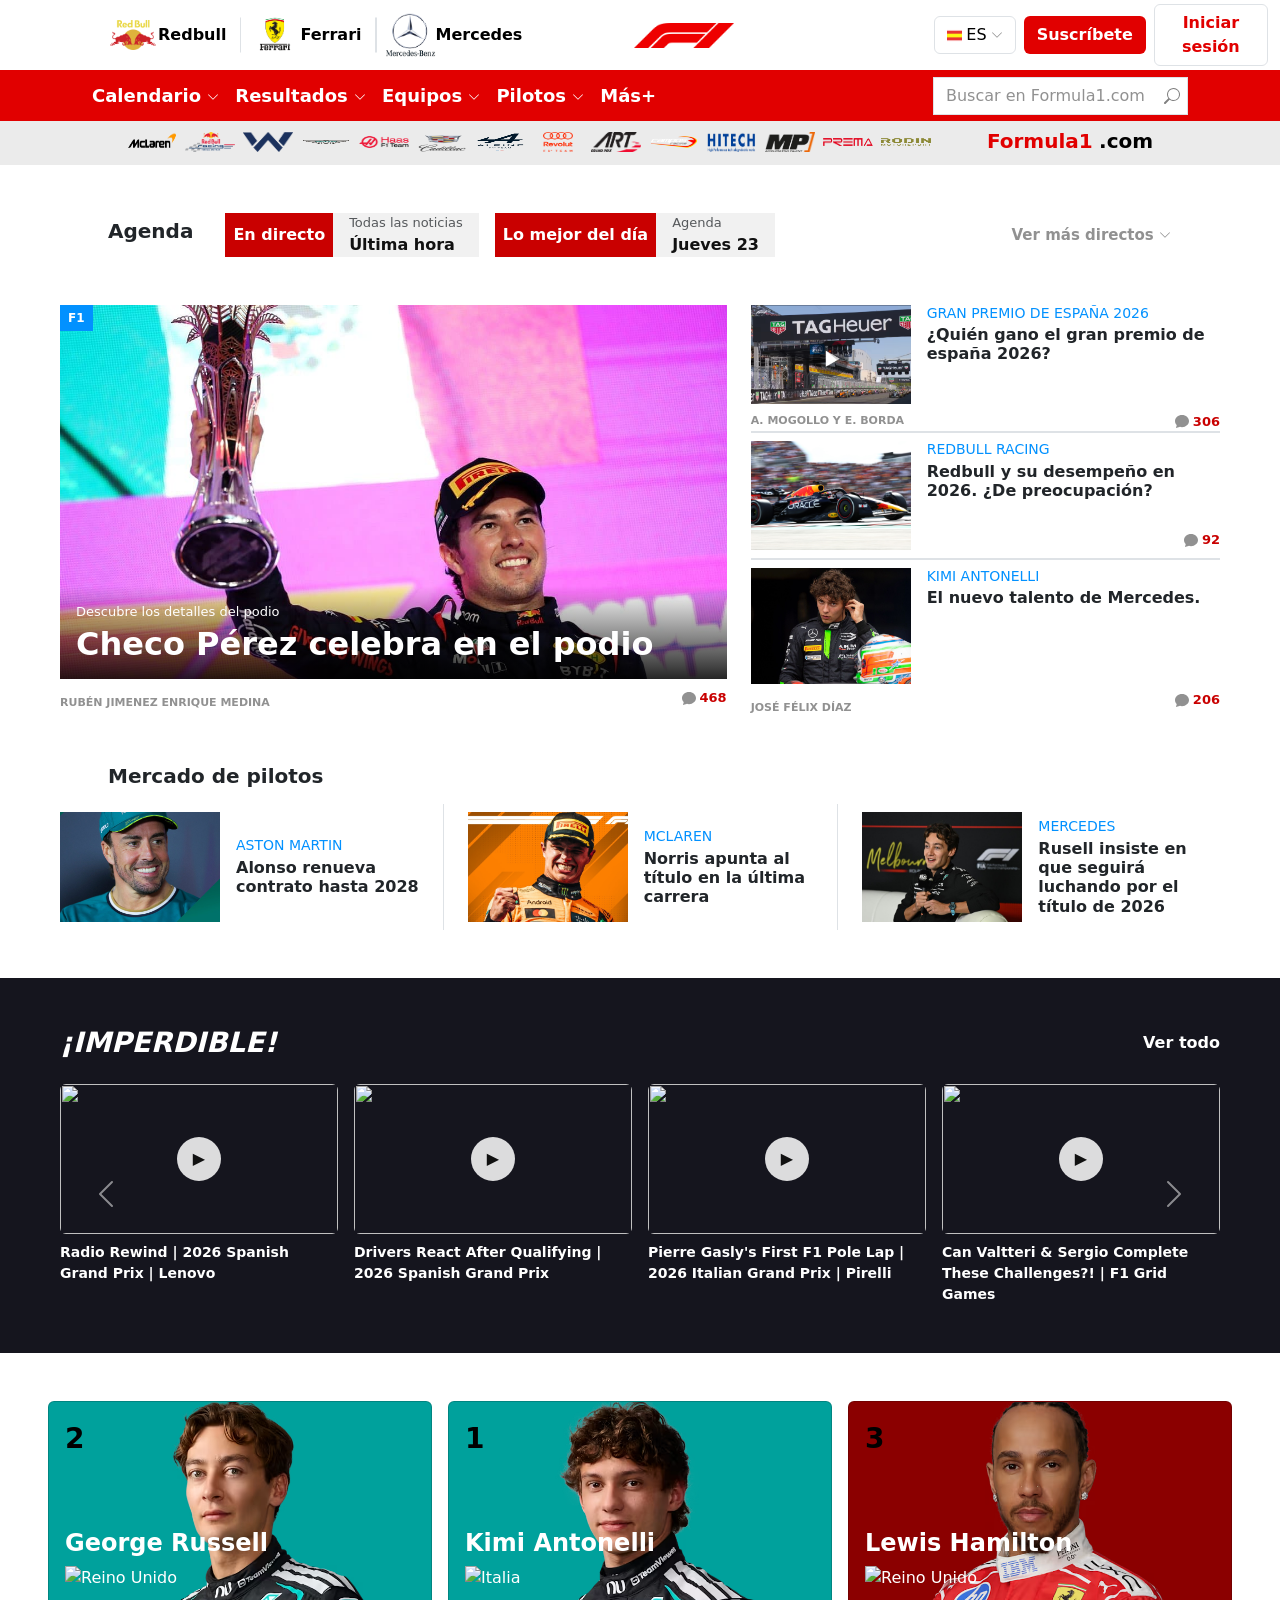
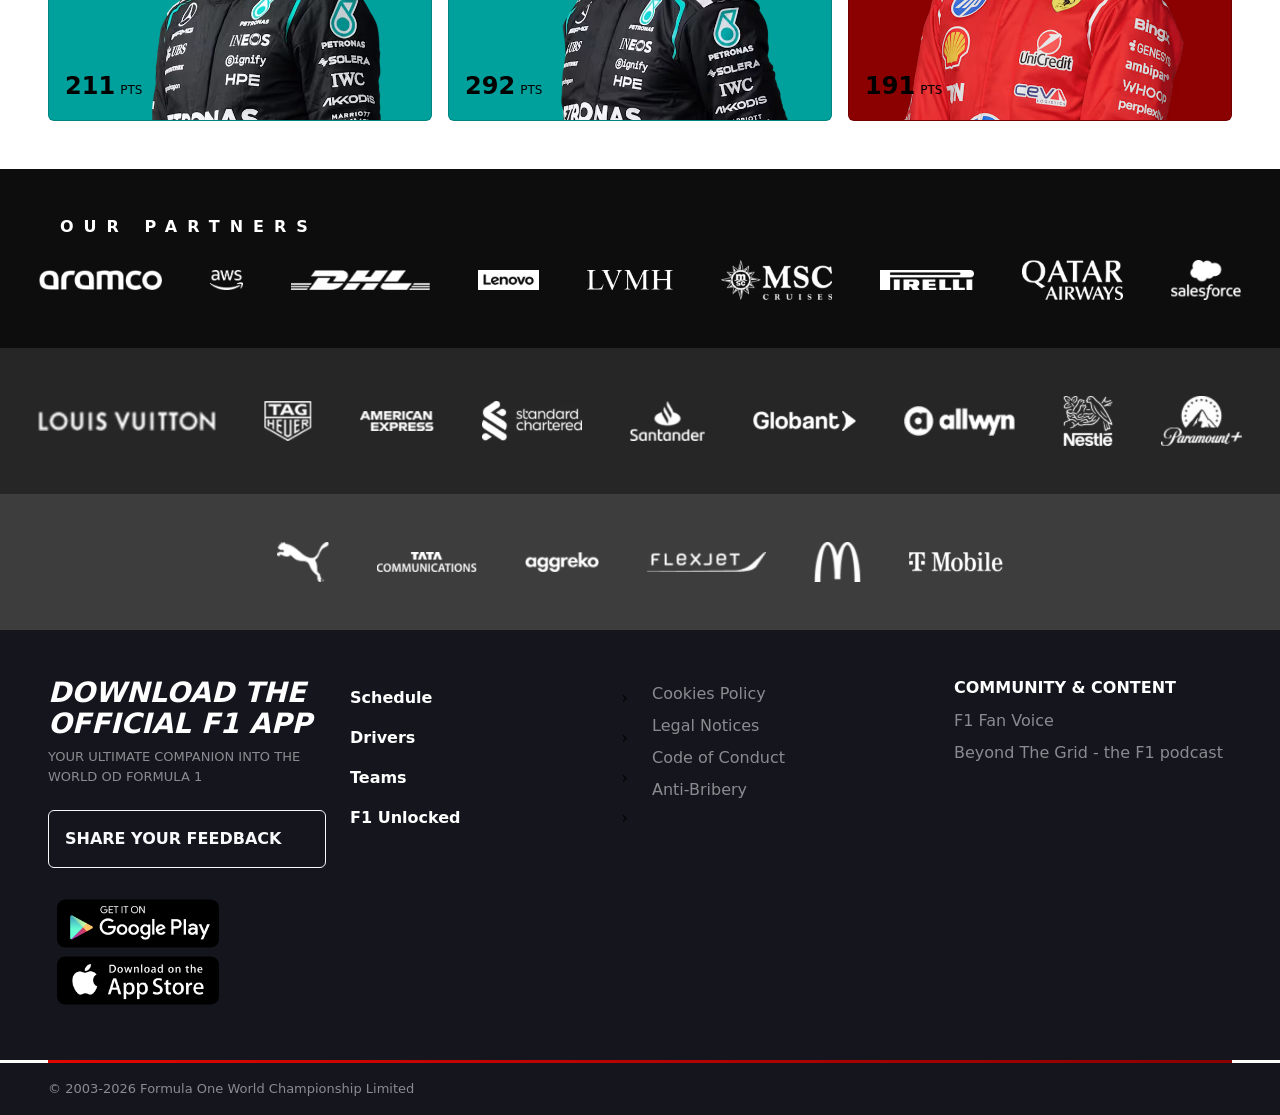
==== commit 500b8940: "Merge branch 'main' of https://github.com/saturnale/pagina_de_deportes-marca-" ====
--- a/practica_b4.html
+++ b/practica_b4.html
@@ -25,22 +25,46 @@
             <img src="/img/Formula-1.png" alt="Formula1" style="width: 100px;">
         </a>
         <div class="dropdown ms-5 ps-5">
-            <button class="btn btn-white border dropdown-toggle fw-bold" type="button" data-bs-toggle="dropdown" aria-expanded="false" style="color: #919191;">
-                ES
-                <svg xmlns="http://www.w3.org/2000/svg" width="12" height="12" fill="currentColor" viewBox="0 0 16 16">
+            <button class="btn btn-white border dropdown-toggle fw-bold d-flex align-items-center" type="button" id="langToggle" data-bs-toggle="dropdown" aria-expanded="false" style="color: #919191;">
+                <img id="selectedLangFlag" src="icons/spain_icon.png" alt="ES" style="width: 15px;" class="me-1">
+                <span id="selectedLangText">ES</span>
+                <svg class="ms-1" xmlns="http://www.w3.org/2000/svg" width="12" height="12" fill="currentColor" viewBox="0 0 16 16">
                     <path fill-rule="evenodd" d="M1.646 4.646a.5.5 0 0 1 .708 0L8 10.293l5.646-5.647a.5.5 0 0 1 .708.708l-6 6a.5.5 0 0 1-.708 0l-6-6a.5.5 0 0 1 0-.708z"/>
                 </svg>
             </button>
             <ul class="dropdown-menu">
                 <li>
-                    <a class="dropdown-item" href="#">
-                        <img src="icons/spain_icon.png" alt="Spanish" style="width: 10px;">
-                        <span class="fw-bold">ES</span>
-                    </a>
+                    <div class="dropdown-lang border-bottom">
+                        <a class="dropdown-item" href="#" data-flag="icons/spain_icon.png" data-text="ES">
+                            <img src="icons/spain_icon.png" alt="Spanish" style="width: 15px;">
+                            <span>ES</span>
+                        </a>
+                    </div>
                 </li>
-                <li><a class="dropdown-item" href="#">MX</a></li>
-                <li><a class="dropdown-item" href="#">USA - EN</a></li>
-                <li><a class="dropdown-item" href="#">USA - ES</a></li>
+                <li>
+                    <div class="dropdown-lang border-bottom">
+                        <a class="dropdown-item" href="#" data-flag="icons/mexico_icon.png" data-text="MX">
+                            <img src="icons/mexico_icon.png" alt="Mexico" style="width: 15px;">
+                            <span>MX</span>
+                        </a>
+                    </div>
+                </li>
+                <li>
+                    <div class="dropdown-lang border-bottom">
+                        <a class="dropdown-item" href="#" data-flag="icons/united_states_icon.png" data-text="EN">
+                            <img src="icons/united_states_icon.png" alt="USA" style="width: 15px;">
+                            <span>EN</span>
+                        </a>
+                    </div>
+                </li>
+                <li>
+                    <div class="dropdown-lang">
+                        <a class="dropdown-item" href="#" data-flag="icons/united_states_icon.png" data-text="ES">
+                            <img src="icons/united_states_icon.png" alt="USA" style="width: 15px;">
+                            <span>ES</span>
+                        </a>
+                    </div>
+                </li>
             </ul>
         </div>
         <button type="button" class="btn text-white fw-bold" style="background-color: #e10000;">Suscríbete</button>
@@ -49,7 +73,10 @@
 
     <nav id="mainNavbar" class="navbar navbar-expand-lg pb-1 pt-1 sticky-top" style="background-color: #e10000;">
         <div class="container-fluid">
-            <ul class="navbar-nav me-auto mb-2 mb-lg-0">
+            <ul class="navbar-nav me-auto m-0 p-0">
+                <a href="#" class="navbar-compact-extra me-3">
+                    <img src="/img/F1.png" alt="F1" style="width: 30px;">
+                </a>
                 <li class="nav-item dropdown ms-5 ps-4">
                     <a class="nav-link dropdown-toggle text-white fw-bold" href="#" role="button" data-bs-toggle="dropdown" aria-expanded="false">
                         Calendario
@@ -61,202 +88,138 @@
                         <div class="row">
 
                             <div class="col-3">
-                                <li><p class="text-secondary ms-3 fw-bold" style="font-size: 20px;">España</p></li>
-                                <li><a class="dropdown-item text-white fw-bold" href="#">LALIGA EA Sports</a></li>
-                                <div class="dropdown-item-d-container mt-2">
-                                    <div class="dropdown-item-d">
-                                        <a class="dropdown-item fw-bold ms-2" href="#" style="color: #b0b0b0; font-size: 13px;">Calendario</a>
-                                    </div>
-                                    <div class="dropdown-item-d">
-                                        <a class="dropdown-item fw-bold" href="#" style="color: #b0b0b0; font-size: 13px;">Clasificación</a>
-                                    </div>
-                                    <div class="dropdown-item-d">
-                                        <a class="dropdown-item fw-bold" href="#" style="color: #b0b0b0; font-size: 13px;">Equipos</a>
-                                    </div>
-                                </div>
-                                <li><a class="dropdown-item text-white fw-bold" href="#">Liga F Moeve</a></li>
-                                <div class="dropdown-item-d-container mt-2">
-                                    <div class="dropdown-item-d">
-                                        <a class="dropdown-item fw-bold ms-2" href="#" style="color: #b0b0b0; font-size: 13px;">Calendario</a>
-                                    </div>
-                                    <div class="dropdown-item-d">
-                                        <a class="dropdown-item fw-bold" href="#" style="color: #b0b0b0; font-size: 13px;">Clasificación</a>
-                                    </div>
-                                </div>
-                                <li><a class="dropdown-item text-white fw-bold" href="#">LALIGA Hypermotion</a></li>
-                                <div class="dropdown-item-d-container mt-2">
-                                    <div class="dropdown-item-d">
-                                        <a class="dropdown-item fw-bold ms-2" href="#" style="color: #b0b0b0; font-size: 13px;">Calendario</a>
-                                    </div>
-                                    <div class="dropdown-item-d">
-                                        <a class="dropdown-item fw-bold" href="#" style="color: #b0b0b0; font-size: 13px;">Clasificación</a>
-                                    </div>
-                                    <div class="dropdown-item-d">
-                                        <a class="dropdown-item fw-bold" href="#" style="color: #b0b0b0; font-size: 13px;">Equipos</a>
-                                    </div>
-                                </div>
-                                <li><a class="dropdown-item text-white fw-bold mt-2" href="#">Primera Federación</a></li>
-                                <li><a class="dropdown-item text-white fw-bold" href="#">Segunda Federación</a></li>
-                                <li><a class="dropdown-item text-white fw-bold" href="#">Tercera Federación</a></li>
-                                <li><a class="dropdown-item text-white fw-bold" href="#">Copa del Rey</a></li>
-                                <li><a class="dropdown-item text-white fw-bold" href="#">Copa de la Reina</a></li>
-                                <li><a class="dropdown-item text-white fw-bold" href="#">Más fútbol</a></li>
-                                <li><a class="dropdown-item text-white fw-bold" href="#">Supercopa de España</a></li>
-                                <li><a class="dropdown-item text-white fw-bold" href="#">Supercopa de España femenina</a></li>
+                                <li><p class="text-secondary ms-3 fw-bold" style="font-size: 20px;">Temporada 2026</p></li>
+                                <li><a class="dropdown-item text-white fw-bold" href="#">Calendario completo</a></li>
+                                <div class="dropdown-item-d-container mt-2">
+                                    <div class="dropdown-item-d">
+                                        <a class="dropdown-item fw-bold ms-2" href="#" style="color: #b0b0b0; font-size: 13px;">Próxima carrera</a>
+                                    </div>
+                                    <div class="dropdown-item-d">
+                                        <a class="dropdown-item fw-bold" href="#" style="color: #b0b0b0; font-size: 13px;">Resultados</a>
+                                    </div>
+                                </div>
+                                <li><a class="dropdown-item text-white fw-bold" href="#">Gran Premio de España</a></li>
+                                <div class="dropdown-item-d-container mt-2">
+                                    <div class="dropdown-item-d">
+                                        <a class="dropdown-item fw-bold ms-2" href="#" style="color: #b0b0b0; font-size: 13px;">Horarios</a>
+                                    </div>
+                                    <div class="dropdown-item-d">
+                                        <a class="dropdown-item fw-bold" href="#" style="color: #b0b0b0; font-size: 13px;">Resultados</a>
+                                    </div>
+                                    <div class="dropdown-item-d">
+                                        <a class="dropdown-item fw-bold" href="#" style="color: #b0b0b0; font-size: 13px;">Vueltas rápidas</a>
+                                    </div>
+                                </div>
+                                <li><a class="dropdown-item text-white fw-bold" href="#">Gran Premio de Mónaco</a></li>
+                                <div class="dropdown-item-d-container mt-2">
+                                    <div class="dropdown-item-d">
+                                        <a class="dropdown-item fw-bold ms-2" href="#" style="color: #b0b0b0; font-size: 13px;">Horarios</a>
+                                    </div>
+                                    <div class="dropdown-item-d">
+                                        <a class="dropdown-item fw-bold" href="#" style="color: #b0b0b0; font-size: 13px;">Resultados</a>
+                                    </div>
+                                </div>
+                                <li><a class="dropdown-item text-white fw-bold mt-2" href="#">Gran Premio de Silverstone</a></li>
+                                <li><a class="dropdown-item text-white fw-bold" href="#">Gran Premio de Monza</a></li>
+                                <li><a class="dropdown-item text-white fw-bold" href="#">Gran Premio de Abu Dabi</a></li>
+                                <li><a class="dropdown-item text-white fw-bold" href="#">Ver calendario completo</a></li>
                             </div>
 
                             <div class="col-3">
                                 <li>
                                     <a class="dropdown-item text-white h5 fw-bold mb-2" href="#">
-                                        Internacional
+                                        Pilotos
                                         <svg xmlns="http://www.w3.org/2000/svg" width="14" height="14" fill="currentColor" viewBox="0 0 16 16">
                                             <path fill-rule="evenodd" d="M4.646 1.646a.5.5 0 0 1 .708 0l6 6a.5.5 0 0 1 0 .708l-6 6a.5.5 0 0 1-.708-.708L10.293 8 4.646 2.354a.5.5 0 0 1 0-.708z"/>
                                         </svg>
                                     </a>
                                 </li>
-                                <li><a class="dropdown-item text-white fw-bold" href="#">Premier League</a></li>
-                                <div class="dropdown-item-d-container mt-2">
-                                    <div class="dropdown-item-d">
-                                        <a class="dropdown-item fw-bold ms-2" href="#" style="color: #b0b0b0; font-size: 13px;">Calendario</a>
-                                    </div>
-                                    <div class="dropdown-item-d">
-                                        <a class="dropdown-item fw-bold" href="#" style="color: #b0b0b0; font-size: 13px;">Clasificación</a>
-                                    </div>
-                                    <div class="dropdown-item-d">
-                                        <a class="dropdown-item fw-bold" href="#" style="color: #b0b0b0; font-size: 13px;">Equipos</a>
-                                    </div>
-                                </div>
-                                <li><a class="dropdown-item text-white fw-bold" href="#">Bundesliga</a></li>
-                                <div class="dropdown-item-d-container mt-2">
-                                    <div class="dropdown-item-d">
-                                        <a class="dropdown-item fw-bold ms-2" href="#" style="color: #b0b0b0; font-size: 13px;">Calendario</a>
-                                    </div>
-                                    <div class="dropdown-item-d">
-                                        <a class="dropdown-item fw-bold" href="#" style="color: #b0b0b0; font-size: 13px;">Clasificación</a>
-                                    </div>
-                                    <div class="dropdown-item-d">
-                                        <a class="dropdown-item fw-bold" href="#" style="color: #b0b0b0; font-size: 13px;">Equipos</a>
-                                    </div>
-                                </div>
-                                <li><a class="dropdown-item text-white fw-bold" href="#">Serie A</a></li>
-                                <div class="dropdown-item-d-container mt-2">
-                                    <div class="dropdown-item-d">
-                                        <a class="dropdown-item fw-bold ms-2" href="#" style="color: #b0b0b0; font-size: 13px;">Calendario</a>
-                                    </div>
-                                    <div class="dropdown-item-d">
-                                        <a class="dropdown-item fw-bold" href="#" style="color: #b0b0b0; font-size: 13px;">Clasificación</a>
-                                    </div>
-                                    <div class="dropdown-item-d">
-                                        <a class="dropdown-item fw-bold" href="#" style="color: #b0b0b0; font-size: 13px;">Equipos</a>
-                                    </div>
-                                </div>
-                                <li><a class="dropdown-item text-white fw-bold" href="#">Ligue 1</a></li>
-                                <div class="dropdown-item-d-container mt-2">
-                                    <div class="dropdown-item-d">
-                                        <a class="dropdown-item fw-bold ms-2" href="#" style="color: #b0b0b0; font-size: 13px;">Calendario</a>
-                                    </div>
-                                    <div class="dropdown-item-d">
-                                        <a class="dropdown-item fw-bold" href="#" style="color: #b0b0b0; font-size: 13px;">Clasificación</a>
-                                    </div>
-                                    <div class="dropdown-item-d">
-                                        <a class="dropdown-item fw-bold" href="#" style="color: #b0b0b0; font-size: 13px;">Equipos</a>
-                                    </div>
-                                </div>
-                                <li><a class="dropdown-item text-white fw-bold" href="#">Primeira Liga de Portugal</a></li>
-                                <div class="dropdown-item-d-container mt-2">
-                                    <div class="dropdown-item-d">
-                                        <a class="dropdown-item fw-bold ms-2" href="#" style="color: #b0b0b0; font-size: 13px;">Calendario</a>
-                                    </div>
-                                    <div class="dropdown-item-d">
-                                        <a class="dropdown-item fw-bold" href="#" style="color: #b0b0b0; font-size: 13px;">Clasificación</a>
-                                    </div>
-                                    <div class="dropdown-item-d">
-                                        <a class="dropdown-item fw-bold" href="#" style="color: #b0b0b0; font-size: 13px;">Equipos</a>
-                                    </div>
-                                </div>
-                                <li><a class="dropdown-item text-white fw-bold" href="#">Liga Saudí</a></li>
-                            </div>
-
-                            <div class="col-3">
-                                <li><a class="dropdown-item text-white fw-bold mt-5" href="#">Mundial</a></li>
-                                <div class="dropdown-item-d-container mt-2">
-                                    <div class="dropdown-item-d">
-                                        <a class="dropdown-item fw-bold ms-2" href="#" style="color: #b0b0b0; font-size: 13px;">Calendario</a>
-                                    </div>
-                                    <div class="dropdown-item-d">
-                                        <a class="dropdown-item fw-bold" href="#" style="color: #b0b0b0; font-size: 13px;">Fase de grupos</a>
-                                    </div>
-                                    <div class="dropdown-item-d">
-                                        <a class="dropdown-item fw-bold" href="#" style="color: #b0b0b0; font-size: 13px;">Resultados</a>
-                                    </div>
-                                </div>
-                                <li><a class="dropdown-item text-white fw-bold" href="#">Champions League</a></li>
-                                <div class="dropdown-item-d-container mt-2">
-                                    <div class="dropdown-item-d">
-                                        <a class="dropdown-item fw-bold ms-2" href="#" style="color: #b0b0b0; font-size: 13px;">Calendario</a>
-                                    </div>
-                                    <div class="dropdown-item-d">
-                                        <a class="dropdown-item fw-bold" href="#" style="color: #b0b0b0; font-size: 13px;">Clasificación</a>
-                                    </div>
-                                    <div class="dropdown-item-d">
-                                        <a class="dropdown-item fw-bold" href="#" style="color: #b0b0b0; font-size: 13px;">Equipos</a>
-                                    </div>
-                                </div>
-                                <li><a class="dropdown-item text-white fw-bold" href="#">Champions League femenina</a></li>
-                                <div class="dropdown-item-d-container mt-2">
-                                    <div class="dropdown-item-d">
-                                        <a class="dropdown-item fw-bold ms-2" href="#" style="color: #b0b0b0; font-size: 13px;">Calendario</a>
-                                    </div>
-                                    <div class="dropdown-item-d">
-                                        <a class="dropdown-item fw-bold" href="#" style="color: #b0b0b0; font-size: 13px;">Clasificación</a>
-                                    </div>
-                                </div>
-                                <li><a class="dropdown-item text-white fw-bold" href="#">Europa League</a></li>
-                                <div class="dropdown-item-d-container mt-2">
-                                    <div class="dropdown-item-d">
-                                        <a class="dropdown-item fw-bold ms-2" href="#" style="color: #b0b0b0; font-size: 13px;">Calendario</a>
-                                    </div>
-                                    <div class="dropdown-item-d">
-                                        <a class="dropdown-item fw-bold" href="#" style="color: #b0b0b0; font-size: 13px;">Clasificación</a>
-                                    </div>
-                                    <div class="dropdown-item-d">
-                                        <a class="dropdown-item fw-bold" href="#" style="color: #b0b0b0; font-size: 13px;">Equipos</a>
-                                    </div>
-                                </div>
-                                <li><a class="dropdown-item text-white fw-bold" href="#">Conference League</a></li>
-                                <div class="dropdown-item-d-container mt-2">
-                                    <div class="dropdown-item-d">
-                                        <a class="dropdown-item fw-bold ms-2" href="#" style="color: #b0b0b0; font-size: 13px;">Calendario</a>
-                                    </div>
-                                    <div class="dropdown-item-d">
-                                        <a class="dropdown-item fw-bold" href="#" style="color: #b0b0b0; font-size: 13px;">Clasificación</a>
-                                    </div>
-                                    <div class="dropdown-item-d">
-                                        <a class="dropdown-item fw-bold" href="#" style="color: #b0b0b0; font-size: 13px;">Equipos</a>
-                                    </div>
-                                </div>
-                                <li><a class="dropdown-item text-white fw-bold" href="#">Youth League</a></li>
-                                <div class="dropdown-item-d-container mt-2">
-                                    <div class="dropdown-item-d">
-                                        <a class="dropdown-item fw-bold ms-2" href="#" style="color: #b0b0b0; font-size: 13px;">Calendario</a>
-                                    </div>
-                                    <div class="dropdown-item-d">
-                                        <a class="dropdown-item fw-bold" href="#" style="color: #b0b0b0; font-size: 13px;">Clasificación</a>
-                                    </div>
-                                </div>
-                                <li><a class="dropdown-item text-white fw-bold" href="#">Supercopa de Europa</a></li>
+                                <li><a class="dropdown-item text-white fw-bold" href="#">Max Verstappen</a></li>
+                                <div class="dropdown-item-d-container mt-2">
+                                    <div class="dropdown-item-d">
+                                        <a class="dropdown-item fw-bold ms-2" href="#" style="color: #b0b0b0; font-size: 13px;">Perfil</a>
+                                    </div>
+                                    <div class="dropdown-item-d">
+                                        <a class="dropdown-item fw-bold" href="#" style="color: #b0b0b0; font-size: 13px;">Resultados</a>
+                                    </div>
+                                </div>
+                                <li><a class="dropdown-item text-white fw-bold" href="#">Checo Pérez</a></li>
+                                <div class="dropdown-item-d-container mt-2">
+                                    <div class="dropdown-item-d">
+                                        <a class="dropdown-item fw-bold ms-2" href="#" style="color: #b0b0b0; font-size: 13px;">Perfil</a>
+                                    </div>
+                                    <div class="dropdown-item-d">
+                                        <a class="dropdown-item fw-bold" href="#" style="color: #b0b0b0; font-size: 13px;">Resultados</a>
+                                    </div>
+                                </div>
+                                <li><a class="dropdown-item text-white fw-bold" href="#">Lewis Hamilton</a></li>
+                                <div class="dropdown-item-d-container mt-2">
+                                    <div class="dropdown-item-d">
+                                        <a class="dropdown-item fw-bold ms-2" href="#" style="color: #b0b0b0; font-size: 13px;">Perfil</a>
+                                    </div>
+                                    <div class="dropdown-item-d">
+                                        <a class="dropdown-item fw-bold" href="#" style="color: #b0b0b0; font-size: 13px;">Resultados</a>
+                                    </div>
+                                </div>
+                                <li><a class="dropdown-item text-white fw-bold" href="#">Charles Leclerc</a></li>
+                                <li><a class="dropdown-item text-white fw-bold" href="#">Lando Norris</a></li>
+                                <li><a class="dropdown-item text-white fw-bold" href="#">Kimi Antonelli</a></li>
+                                <li><a class="dropdown-item text-white fw-bold" href="#">Tabla completa de pilotos</a></li>
+                            </div>
+
+                            <div class="col-3">
+                                <li><a class="dropdown-item text-white fw-bold mt-5" href="#">Red Bull Racing</a></li>
+                                <div class="dropdown-item-d-container mt-2">
+                                    <div class="dropdown-item-d">
+                                        <a class="dropdown-item fw-bold ms-2" href="#" style="color: #b0b0b0; font-size: 13px;">Pilotos</a>
+                                    </div>
+                                    <div class="dropdown-item-d">
+                                        <a class="dropdown-item fw-bold" href="#" style="color: #b0b0b0; font-size: 13px;">Resultados</a>
+                                    </div>
+                                </div>
+                                <li><a class="dropdown-item text-white fw-bold" href="#">Ferrari</a></li>
+                                <div class="dropdown-item-d-container mt-2">
+                                    <div class="dropdown-item-d">
+                                        <a class="dropdown-item fw-bold ms-2" href="#" style="color: #b0b0b0; font-size: 13px;">Pilotos</a>
+                                    </div>
+                                    <div class="dropdown-item-d">
+                                        <a class="dropdown-item fw-bold" href="#" style="color: #b0b0b0; font-size: 13px;">Resultados</a>
+                                    </div>
+                                </div>
+                                <li><a class="dropdown-item text-white fw-bold" href="#">Mercedes</a></li>
+                                <div class="dropdown-item-d-container mt-2">
+                                    <div class="dropdown-item-d">
+                                        <a class="dropdown-item fw-bold ms-2" href="#" style="color: #b0b0b0; font-size: 13px;">Pilotos</a>
+                                    </div>
+                                    <div class="dropdown-item-d">
+                                        <a class="dropdown-item fw-bold" href="#" style="color: #b0b0b0; font-size: 13px;">Resultados</a>
+                                    </div>
+                                </div>
+                                <li><a class="dropdown-item text-white fw-bold" href="#">McLaren</a></li>
+                                <div class="dropdown-item-d-container mt-2">
+                                    <div class="dropdown-item-d">
+                                        <a class="dropdown-item fw-bold ms-2" href="#" style="color: #b0b0b0; font-size: 13px;">Pilotos</a>
+                                    </div>
+                                    <div class="dropdown-item-d">
+                                        <a class="dropdown-item fw-bold" href="#" style="color: #b0b0b0; font-size: 13px;">Resultados</a>
+                                    </div>
+                                </div>
+                                <li><a class="dropdown-item text-white fw-bold" href="#">Aston Martin</a></li>
+                                <li><a class="dropdown-item text-white fw-bold" href="#">Williams</a></li>
+                                <li><a class="dropdown-item text-white fw-bold" href="#">Alpine</a></li>
+                                <li><a class="dropdown-item text-white fw-bold" href="#">Tabla de constructores</a></li>
                             </div>
 
                             <div class="col-3">
                                 <li>
                                     <a class="dropdown-item text-white h5 fw-bold" href="#">
-                                        América
+                                        Otras categorías
                                         <svg xmlns="http://www.w3.org/2000/svg" width="14" height="14" fill="currentColor" viewBox="0 0 16 16">
                                             <path fill-rule="evenodd" d="M4.646 1.646a.5.5 0 0 1 .708 0l6 6a.5.5 0 0 1 0 .708l-6 6a.5.5 0 0 1-.708-.708L10.293 8 4.646 2.354a.5.5 0 0 1 0-.708z"/>
                                         </svg>
                                     </a>
                                 </li>
-                                <li><a class="dropdown-item text-white fw-bold" href="#">Argentina</a></li>
+                                <li><a class="dropdown-item text-white fw-bold" href="#">Fórmula 2</a></li>
                                 <div class="dropdown-item-d-container mt-3">
                                     <div class="dropdown-item-d">
                                         <a class="dropdown-item fw-bold ms-2" href="#" style="color: #b0b0b0; font-size: 13px;">Calendario</a>
@@ -265,7 +228,7 @@
                                         <a class="dropdown-item fw-bold" href="#" style="color: #b0b0b0; font-size: 13px;">Clasificación</a>
                                     </div>
                                 </div>
-                                <li><a class="dropdown-item text-white fw-bold" href="#">Chile</a></li>
+                                <li><a class="dropdown-item text-white fw-bold" href="#">Fórmula 3</a></li>
                                 <div class="dropdown-item-d-container mt-3">
                                     <div class="dropdown-item-d">
                                         <a class="dropdown-item fw-bold ms-2" href="#" style="color: #b0b0b0; font-size: 13px;">Calendario</a>
@@ -274,7 +237,7 @@
                                         <a class="dropdown-item fw-bold" href="#" style="color: #b0b0b0; font-size: 13px;">Clasificación</a>
                                     </div>
                                 </div>
-                                <li><a class="dropdown-item text-white fw-bold" href="#">Colombia</a></li>
+                                <li><a class="dropdown-item text-white fw-bold" href="#">F1 Academy</a></li>
                                 <div class="dropdown-item-d-container mt-3">
                                     <div class="dropdown-item-d">
                                         <a class="dropdown-item fw-bold ms-2" href="#" style="color: #b0b0b0; font-size: 13px;">Calendario</a>
@@ -283,7 +246,7 @@
                                         <a class="dropdown-item fw-bold" href="#" style="color: #b0b0b0; font-size: 13px;">Clasificación</a>
                                     </div>
                                 </div>
-                                <li><a class="dropdown-item text-white fw-bold" href="#">Estados Unidos</a></li>
+                                <li><a class="dropdown-item text-white fw-bold" href="#">Fórmula E</a></li>
                                 <div class="dropdown-item-d-container mt-3">
                                     <div class="dropdown-item-d">
                                         <a class="dropdown-item fw-bold ms-2" href="#" style="color: #b0b0b0; font-size: 13px;">Calendario</a>
@@ -292,24 +255,7 @@
                                         <a class="dropdown-item fw-bold" href="#" style="color: #b0b0b0; font-size: 13px;">Clasificación</a>
                                     </div>
                                 </div>
-                                <li><a class="dropdown-item text-white fw-bold" href="#">México</a></li>
-                                <div class="dropdown-item-d-container mt-3">
-                                    <div class="dropdown-item-d">
-                                        <a class="dropdown-item fw-bold ms-2" href="#" style="color: #b0b0b0; font-size: 13px;">Calendario</a>
-                                    </div>
-                                    <div class="dropdown-item-d">
-                                        <a class="dropdown-item fw-bold" href="#" style="color: #b0b0b0; font-size: 13px;">Clasificación</a>
-                                    </div>
-                                </div>
-                                <li><a class="dropdown-item text-white fw-bold" href="#">Venezuela</a></li>
-                                <div class="dropdown-item-d-container mt-3">
-                                    <div class="dropdown-item-d">
-                                        <a class="dropdown-item fw-bold ms-2" href="#" style="color: #b0b0b0; font-size: 13px;">Calendario</a>
-                                    </div>
-                                    <div class="dropdown-item-d">
-                                        <a class="dropdown-item fw-bold" href="#" style="color: #b0b0b0; font-size: 13px;">Clasificación</a>
-                                    </div>
-                                </div>
+                                <li><a class="dropdown-item text-white fw-bold" href="#">Karting</a></li>
                             </div>
                         </div>
                     </ul>
@@ -321,6 +267,66 @@
                             <path fill-rule="evenodd" d="M1.646 4.646a.5.5 0 0 1 .708 0L8 10.293l5.646-5.647a.5.5 0 0 1 .708.708l-6 6a.5.5 0 0 1-.708 0l-6-6a.5.5 0 0 1 0-.708z"/>
                         </svg>
                     </a>
+                    <ul class="dropdown-menu dropdown-menu-a rounded-0">
+                        <div class="row">
+
+                            <div class="col-3">
+                                <li><p class="text-secondary ms-3 fw-bold" style="font-size: 20px;">Por Temporada</p></li>
+                                <li><a class="dropdown-item text-white fw-bold" href="#">Temporada 2026</a></li>
+                                <div class="dropdown-item-d-container mt-2">
+                                    <div class="dropdown-item-d">
+                                        <a class="dropdown-item fw-bold ms-2" href="#" style="color: #b0b0b0; font-size: 13px;">Pilotos</a>
+                                    </div>
+                                    <div class="dropdown-item-d">
+                                        <a class="dropdown-item fw-bold" href="#" style="color: #b0b0b0; font-size: 13px;">Constructores</a>
+                                    </div>
+                                </div>
+                                <li><a class="dropdown-item text-white fw-bold" href="#">Temporada 2025</a></li>
+                                <div class="dropdown-item-d-container mt-2">
+                                    <div class="dropdown-item-d">
+                                        <a class="dropdown-item fw-bold ms-2" href="#" style="color: #b0b0b0; font-size: 13px;">Pilotos</a>
+                                    </div>
+                                    <div class="dropdown-item-d">
+                                        <a class="dropdown-item fw-bold" href="#" style="color: #b0b0b0; font-size: 13px;">Constructores</a>
+                                    </div>
+                                </div>
+                                <li><a class="dropdown-item text-white fw-bold mt-2" href="#">Temporada 2024</a></li>
+                                <li><a class="dropdown-item text-white fw-bold" href="#">Archivo histórico</a></li>
+                            </div>
+
+                            <div class="col-3">
+                                <li><p class="text-secondary ms-3 fw-bold" style="font-size: 20px;">Por Gran Premio</p></li>
+                                <li><a class="dropdown-item text-white fw-bold" href="#">Gran Premio de España</a></li>
+                                <div class="dropdown-item-d-container mt-2">
+                                    <div class="dropdown-item-d">
+                                        <a class="dropdown-item fw-bold ms-2" href="#" style="color: #b0b0b0; font-size: 13px;">Clasificación</a>
+                                    </div>
+                                    <div class="dropdown-item-d">
+                                        <a class="dropdown-item fw-bold" href="#" style="color: #b0b0b0; font-size: 13px;">Carrera</a>
+                                    </div>
+                                </div>
+                                <li><a class="dropdown-item text-white fw-bold" href="#">Gran Premio de Mónaco</a></li>
+                                <div class="dropdown-item-d-container mt-2">
+                                    <div class="dropdown-item-d">
+                                        <a class="dropdown-item fw-bold ms-2" href="#" style="color: #b0b0b0; font-size: 13px;">Clasificación</a>
+                                    </div>
+                                    <div class="dropdown-item-d">
+                                        <a class="dropdown-item fw-bold" href="#" style="color: #b0b0b0; font-size: 13px;">Carrera</a>
+                                    </div>
+                                </div>
+                                <li><a class="dropdown-item text-white fw-bold mt-2" href="#">Gran Premio de Silverstone</a></li>
+                                <li><a class="dropdown-item text-white fw-bold" href="#">Gran Premio de Monza</a></li>
+                            </div>
+
+                            <div class="col-3">
+                                <li><p class="text-secondary ms-3 fw-bold" style="font-size: 20px;">Estadísticas</p></li>
+                                <li><a class="dropdown-item text-white fw-bold" href="#">Vueltas rápidas</a></li>
+                                <li><a class="dropdown-item text-white fw-bold" href="#">Pole positions</a></li>
+                                <li><a class="dropdown-item text-white fw-bold" href="#">Récords históricos</a></li>
+                                <li><a class="dropdown-item text-white fw-bold" href="#">Comparador de pilotos</a></li>
+                            </div>
+                        </div>
+                    </ul>
                 </li>
                 <li class="nav-item dropdown">
                     <a class="nav-link dropdown-toggle text-white fw-bold" href="#" role="button" data-bs-toggle="dropdown" aria-expanded="false">
@@ -329,6 +335,84 @@
                             <path fill-rule="evenodd" d="M1.646 4.646a.5.5 0 0 1 .708 0L8 10.293l5.646-5.647a.5.5 0 0 1 .708.708l-6 6a.5.5 0 0 1-.708 0l-6-6a.5.5 0 0 1 0-.708z"/>
                         </svg>
                     </a>
+                    <ul class="dropdown-menu dropdown-menu-a rounded-0">
+                        <div class="row">
+
+                            <div class="col-3">
+                                <li><p class="text-secondary ms-3 fw-bold" style="font-size: 20px;">Parrilla 2026</p></li>
+                                <li><a class="dropdown-item text-white fw-bold" href="#">Red Bull Racing</a></li>
+                                <div class="dropdown-item-d-container mt-2">
+                                    <div class="dropdown-item-d">
+                                        <a class="dropdown-item fw-bold ms-2" href="#" style="color: #b0b0b0; font-size: 13px;">Pilotos</a>
+                                    </div>
+                                    <div class="dropdown-item-d">
+                                        <a class="dropdown-item fw-bold" href="#" style="color: #b0b0b0; font-size: 13px;">Monoplaza</a>
+                                    </div>
+                                </div>
+                                <li><a class="dropdown-item text-white fw-bold" href="#">Ferrari</a></li>
+                                <div class="dropdown-item-d-container mt-2">
+                                    <div class="dropdown-item-d">
+                                        <a class="dropdown-item fw-bold ms-2" href="#" style="color: #b0b0b0; font-size: 13px;">Pilotos</a>
+                                    </div>
+                                    <div class="dropdown-item-d">
+                                        <a class="dropdown-item fw-bold" href="#" style="color: #b0b0b0; font-size: 13px;">Monoplaza</a>
+                                    </div>
+                                </div>
+                                <li><a class="dropdown-item text-white fw-bold" href="#">Mercedes</a></li>
+                                <div class="dropdown-item-d-container mt-2">
+                                    <div class="dropdown-item-d">
+                                        <a class="dropdown-item fw-bold ms-2" href="#" style="color: #b0b0b0; font-size: 13px;">Pilotos</a>
+                                    </div>
+                                    <div class="dropdown-item-d">
+                                        <a class="dropdown-item fw-bold" href="#" style="color: #b0b0b0; font-size: 13px;">Monoplaza</a>
+                                    </div>
+                                </div>
+                                <li><a class="dropdown-item text-white fw-bold mt-2" href="#">McLaren</a></li>
+                            </div>
+
+                            <div class="col-3">
+                                <li><p class="text-secondary ms-3 fw-bold" style="font-size: 20px;">Media tabla</p></li>
+                                <li><a class="dropdown-item text-white fw-bold" href="#">Aston Martin</a></li>
+                                <div class="dropdown-item-d-container mt-2">
+                                    <div class="dropdown-item-d">
+                                        <a class="dropdown-item fw-bold ms-2" href="#" style="color: #b0b0b0; font-size: 13px;">Pilotos</a>
+                                    </div>
+                                    <div class="dropdown-item-d">
+                                        <a class="dropdown-item fw-bold" href="#" style="color: #b0b0b0; font-size: 13px;">Monoplaza</a>
+                                    </div>
+                                </div>
+                                <li><a class="dropdown-item text-white fw-bold" href="#">Alpine</a></li>
+                                <div class="dropdown-item-d-container mt-2">
+                                    <div class="dropdown-item-d">
+                                        <a class="dropdown-item fw-bold ms-2" href="#" style="color: #b0b0b0; font-size: 13px;">Pilotos</a>
+                                    </div>
+                                    <div class="dropdown-item-d">
+                                        <a class="dropdown-item fw-bold" href="#" style="color: #b0b0b0; font-size: 13px;">Monoplaza</a>
+                                    </div>
+                                </div>
+                                <li><a class="dropdown-item text-white fw-bold" href="#">Williams</a></li>
+                                <div class="dropdown-item-d-container mt-2">
+                                    <div class="dropdown-item-d">
+                                        <a class="dropdown-item fw-bold ms-2" href="#" style="color: #b0b0b0; font-size: 13px;">Pilotos</a>
+                                    </div>
+                                    <div class="dropdown-item-d">
+                                        <a class="dropdown-item fw-bold" href="#" style="color: #b0b0b0; font-size: 13px;">Monoplaza</a>
+                                    </div>
+                                </div>
+                                <li><a class="dropdown-item text-white fw-bold mt-2" href="#">Haas</a></li>
+                            </div>
+
+                            <div class="col-3">
+                                <li><p class="text-secondary ms-3 fw-bold" style="font-size: 20px;">Cola de parrilla</p></li>
+                                <li><a class="dropdown-item text-white fw-bold" href="#">Cadillac</a></li>
+                                <li><a class="dropdown-item text-white fw-bold" href="#">Audi</a></li>
+                                <li><a class="dropdown-item text-white fw-bold" href="#">Kick Sauber</a></li>
+                                <li><a class="dropdown-item text-white fw-bold" href="#">RB</a></li>
+                                <li><a class="dropdown-item text-white fw-bold mt-3" href="#">Clasificación de constructores</a></li>
+                            </div>
+
+                        </div>
+                    </ul>
                 </li>
                 <li class="nav-item dropdown">
                     <a class="nav-link dropdown-toggle text-white fw-bold" href="#" role="button" data-bs-toggle="dropdown" aria-expanded="false">
@@ -337,6 +421,76 @@
                             <path fill-rule="evenodd" d="M1.646 4.646a.5.5 0 0 1 .708 0L8 10.293l5.646-5.647a.5.5 0 0 1 .708.708l-6 6a.5.5 0 0 1-.708 0l-6-6a.5.5 0 0 1 0-.708z"/>
                         </svg>
                     </a>
+                    <ul class="dropdown-menu dropdown-menu-a rounded-0">
+                        <div class="row">
+
+                            <div class="col-3">
+                                <li><p class="text-secondary ms-3 fw-bold" style="font-size: 20px;">Top del campeonato</p></li>
+                                <li><a class="dropdown-item text-white fw-bold" href="#">Max Verstappen</a></li>
+                                <div class="dropdown-item-d-container mt-2">
+                                    <div class="dropdown-item-d">
+                                        <a class="dropdown-item fw-bold ms-2" href="#" style="color: #b0b0b0; font-size: 13px;">Perfil</a>
+                                    </div>
+                                    <div class="dropdown-item-d">
+                                        <a class="dropdown-item fw-bold" href="#" style="color: #b0b0b0; font-size: 13px;">Resultados</a>
+                                    </div>
+                                </div>
+                                <li><a class="dropdown-item text-white fw-bold" href="#">Checo Pérez</a></li>
+                                <div class="dropdown-item-d-container mt-2">
+                                    <div class="dropdown-item-d">
+                                        <a class="dropdown-item fw-bold ms-2" href="#" style="color: #b0b0b0; font-size: 13px;">Perfil</a>
+                                    </div>
+                                    <div class="dropdown-item-d">
+                                        <a class="dropdown-item fw-bold" href="#" style="color: #b0b0b0; font-size: 13px;">Resultados</a>
+                                    </div>
+                                </div>
+                                <li><a class="dropdown-item text-white fw-bold" href="#">Charles Leclerc</a></li>
+                                <div class="dropdown-item-d-container mt-2">
+                                    <div class="dropdown-item-d">
+                                        <a class="dropdown-item fw-bold ms-2" href="#" style="color: #b0b0b0; font-size: 13px;">Perfil</a>
+                                    </div>
+                                    <div class="dropdown-item-d">
+                                        <a class="dropdown-item fw-bold" href="#" style="color: #b0b0b0; font-size: 13px;">Resultados</a>
+                                    </div>
+                                </div>
+                                <li><a class="dropdown-item text-white fw-bold mt-2" href="#">Lando Norris</a></li>
+                            </div>
+
+                            <div class="col-3">
+                                <li><p class="text-secondary ms-3 fw-bold" style="font-size: 20px;">Jóvenes promesas</p></li>
+                                <li><a class="dropdown-item text-white fw-bold" href="#">Kimi Antonelli</a></li>
+                                <div class="dropdown-item-d-container mt-2">
+                                    <div class="dropdown-item-d">
+                                        <a class="dropdown-item fw-bold ms-2" href="#" style="color: #b0b0b0; font-size: 13px;">Perfil</a>
+                                    </div>
+                                    <div class="dropdown-item-d">
+                                        <a class="dropdown-item fw-bold" href="#" style="color: #b0b0b0; font-size: 13px;">Resultados</a>
+                                    </div>
+                                </div>
+                                <li><a class="dropdown-item text-white fw-bold" href="#">Oliver Bearman</a></li>
+                                <div class="dropdown-item-d-container mt-2">
+                                    <div class="dropdown-item-d">
+                                        <a class="dropdown-item fw-bold ms-2" href="#" style="color: #b0b0b0; font-size: 13px;">Perfil</a>
+                                    </div>
+                                    <div class="dropdown-item-d">
+                                        <a class="dropdown-item fw-bold" href="#" style="color: #b0b0b0; font-size: 13px;">Resultados</a>
+                                    </div>
+                                </div>
+                                <li><a class="dropdown-item text-white fw-bold mt-2" href="#">Franco Colapinto</a></li>
+                                <li><a class="dropdown-item text-white fw-bold" href="#">Todos los novatos</a></li>
+                            </div>
+
+                            <div class="col-3">
+                                <li><p class="text-secondary ms-3 fw-bold" style="font-size: 20px;">Leyendas</p></li>
+                                <li><a class="dropdown-item text-white fw-bold" href="#">Lewis Hamilton</a></li>
+                                <li><a class="dropdown-item text-white fw-bold" href="#">Fernando Alonso</a></li>
+                                <li><a class="dropdown-item text-white fw-bold" href="#">Michael Schumacher</a></li>
+                                <li><a class="dropdown-item text-white fw-bold" href="#">Ayrton Senna</a></li>
+                                <li><a class="dropdown-item text-white fw-bold mt-3" href="#">Clasificación de pilotos</a></li>
+                            </div>
+
+                        </div>
+                    </ul>
                 </li>
                 <li class="nav-item">
                     <a class="nav-link active text-white fw-bold" aria-current="page" href="#">Más+</a>
@@ -349,7 +503,16 @@
                 <path d="M11.742 10.344a6.5 6.5 0 1 0-1.397 1.398h-.001c.03.04.062.078.098.115l3.85 3.85a1 1 0 0 0 1.415-1.414l-3.85-3.85a1.007 1.007 0 0 0-.115-.098zM12 6.5a5.5 5.5 0 1 1-11 0 5.5 5.5 0 0 1 11 0z"/>
                 </svg>     
             </form>
-            <img src="img/F1.png" alt="F1" class="d-flex justify-content-between" style="width: 80px; visibility: hidden;">
+            <button type="button" class="navbar-compact-extra btn btn-link p-0 me-3" aria-label="Buscar">
+                <svg xmlns="http://www.w3.org/2000/svg" width="18" height="18" fill="#ffffff" viewBox="0 0 16 16"
+                style="transform: scaleX(-1);">
+                    <path d="M11.742 10.344a6.5 6.5 0 1 0-1.397 1.398h-.001c.03.04.062.078.098.115l3.85 3.85a1 1 0 0 0 1.415-1.414l-3.85-3.85a1.007 1.007 0 0 0-.115-.098zM12 6.5a5.5 5.5 0 1 1-11 0 5.5 5.5 0 0 1 11 0z"/>
+                </svg>
+            </button>
+            <div class="navbar-compact-extra gap-2">
+                <button type="button" class="btn text-white fw-bold" style="background-color: #ffffff; color: #e10000 !important;">Suscríbete</button>
+                <button type="button" class="btn btn-outline-light fw-bold">Iniciar sesión</button>
+            </div>
         </div>
     </nav>
     
@@ -440,22 +603,22 @@
         <div class="row px-5 g-4">
 
             <div class="col-lg-7">
-                <div class="position-relative">
-                    <a href="#">
+                <a href="#">
+                    <div class="position-relative">
                         <img src="img/Checo.jpg" alt="Checo" class="w-100" style="display: block;">
-                    </a>
-
-                    <span class="position-absolute top-0 start-0 px-2 py-1 fw-bold text-white" 
-                        style="background-color: #0291ff; font-size: 12px;">
-                        F1
-                    </span>
-
-                    <div class="position-absolute bottom-0 start-0 w-100 p-3" 
-                        style="background: linear-gradient(to top, rgba(0,0,0,0.85), transparent); color: #fff;">
-                        <p class="mb-1" style="font-size: 13px;">Descubre los detalles del podio</p>
-                        <h2 class="fw-bold mb-0">Checo Pérez celebra en el podio</h2>
-                    </div>
-                </div>
+
+                        <span class="position-absolute top-0 start-0 px-2 py-1 fw-bold text-white" 
+                            style="background-color: #0291ff; font-size: 12px;">
+                            F1
+                        </span>
+
+                        <div class="position-absolute bottom-0 start-0 w-100 p-3" 
+                            style="background: linear-gradient(to top, rgba(0,0,0,0.85), transparent); color: #fff;">
+                            <p class="mb-1" style="font-size: 13px;">Descubre los detalles del podio</p>
+                            <h2 class="fw-bold mb-0">Checo Pérez celebra en el podio</h2>
+                        </div>
+                    </div>
+                </a>
 
                 <div class="d-flex align-items-center">
                     <p class="mb-1 mt-3 fw-bold" style="color: #919191; font-size: 11px;">RUBÉN JIMENEZ ENRIQUE MEDINA</p>
--- a/styles.css
+++ b/styles.css
@@ -17,12 +17,30 @@
     display: none !important;
 }
 
+.dropdown-lang:hover {
+    background-color: #2357ff;
+}
+
+.dropdown-lang:hover span {
+    color: #ffffff;
+}
+
 .sticky-top {
-  z-index: 0;
-}
-
-.navbar-collapsed .nav-item {
+  z-index: 1;
+}
+
+.navbar-compact-extra {
     display: none;
+    align-items: center;
+}
+.navbar-collapsed .navbar-compact-extra {
+    display: flex;
+}
+
+.navbar-collapsed {
+    transition: padding 0.2s ease;
+    padding-top: 4px !important;
+    padding-bottom: 4px !important;
 }
 
 .navbar-collapsed form.d-flex {
@@ -31,22 +49,10 @@
     pointer-events: none;
 }
 
-.navbar-collapsed img.d-flex {
-    visibility: visible !important;
-}
-
-.navbar-collapsed {
-    transition: padding 0.2s ease;
-    padding-top: 4px !important;
-    padding-bottom: 4px !important;
-    border-bottom: 1px #d6d6d6 solid;
-    box-shadow: 4px 4px 8px rgba(0,0,0,0.3);
-}
-
 .dropdown-menu-a {
     background-color: rgba(13, 25, 36, 0.916);
     position: fixed !important;
-    top: 120px !important;
+    top: var(--navbar-height, 120px) !important;
     left: 0 !important;
     right: 0 !important;
     width: 100vw !important;
@@ -87,6 +93,12 @@
     display: none;
 }
 
+.dropdown-toggle:focus,
+.dropdown-toggle:focus-visible {
+    outline: none;
+    box-shadow: none;
+}
+
 .nav-item {
     font-size: 18px;
 }
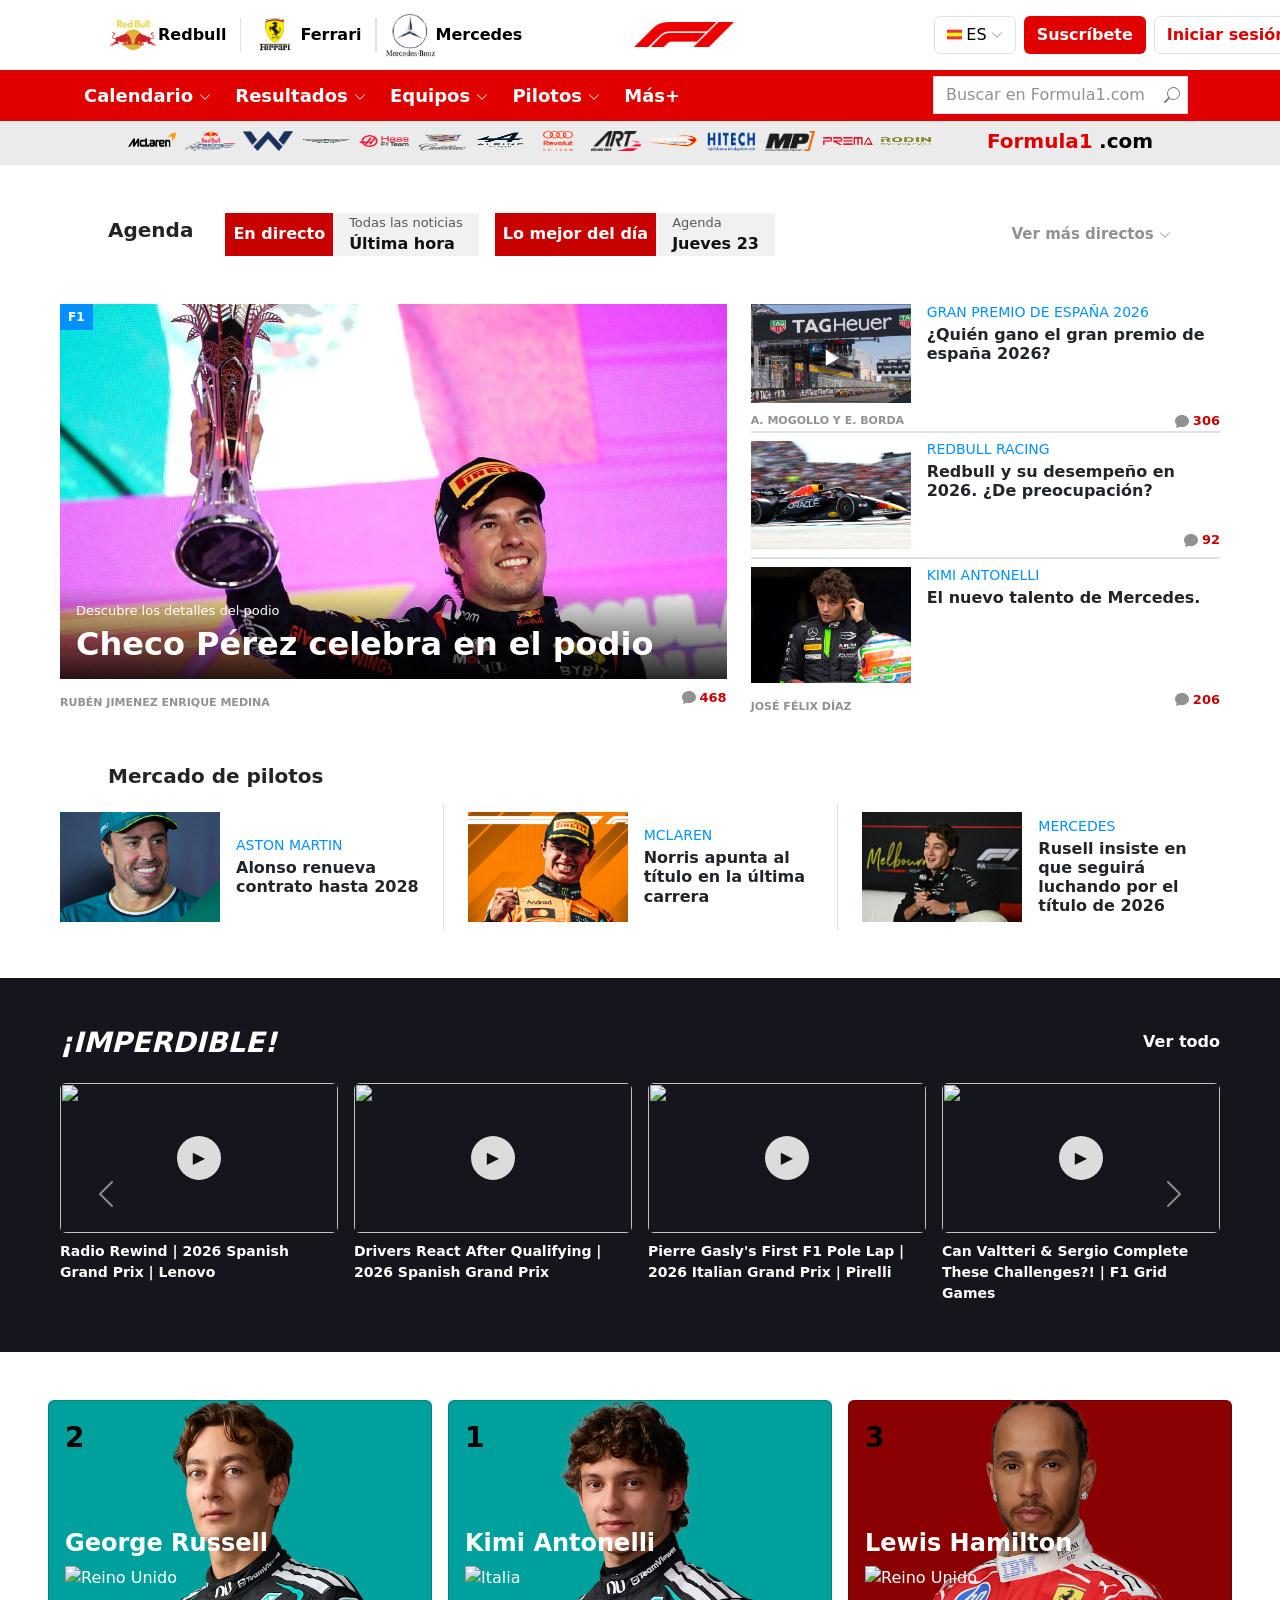
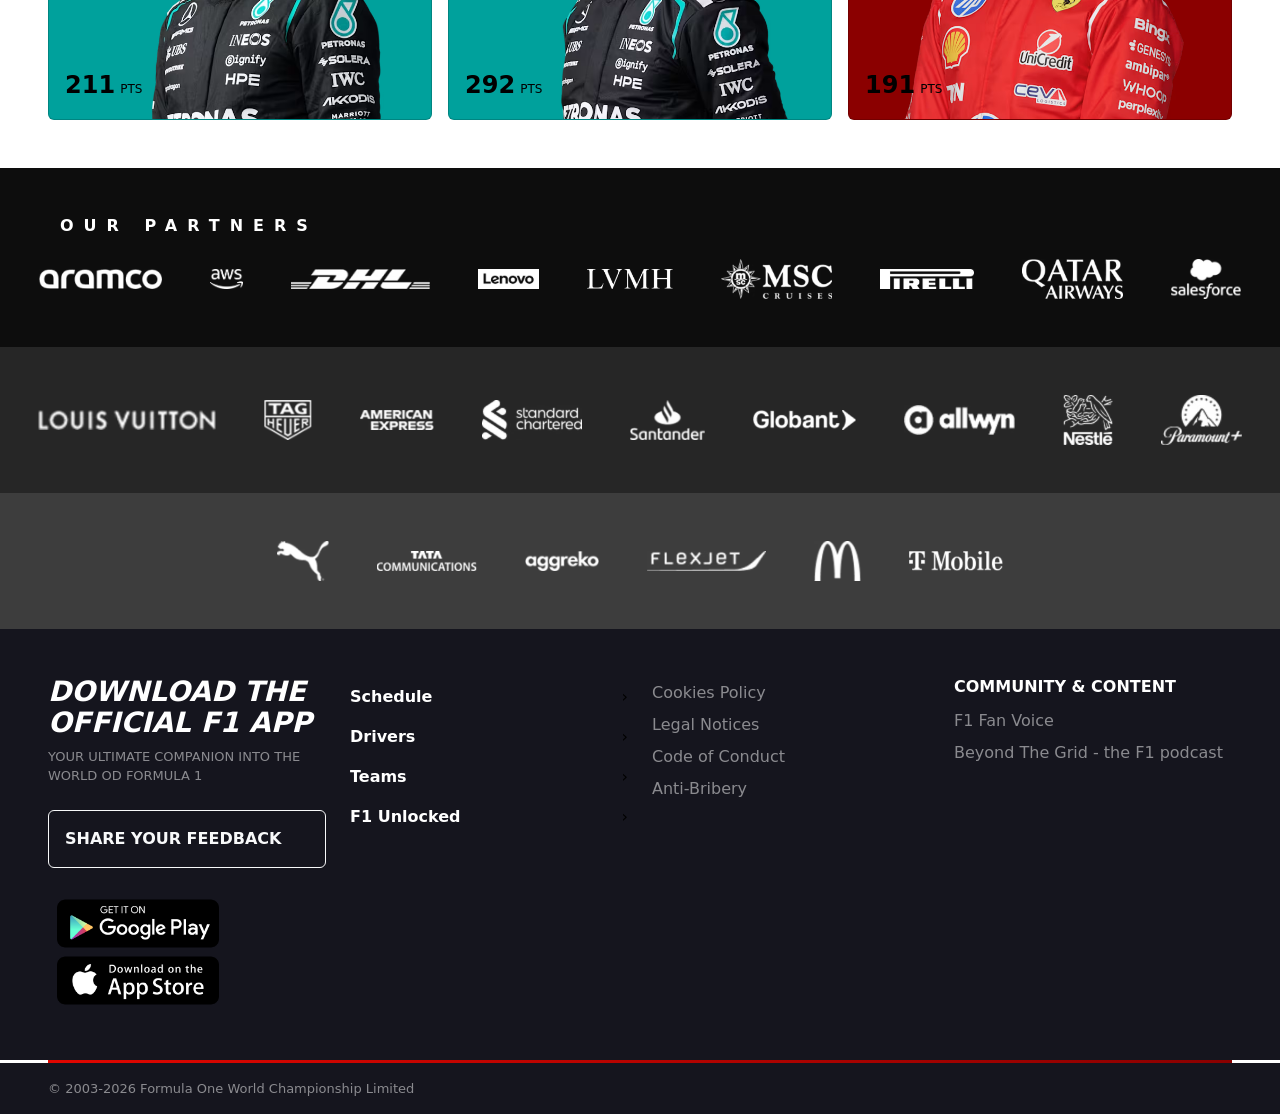
==== commit 51dc22af: "Complete Version" ====
--- a/practica_b4.html
+++ b/practica_b4.html
@@ -3,9 +3,10 @@
 <head>
     <meta charset="UTF-8">
     <meta name="viewport" content="width=device-width, initial-scale=1.0">
-    <title>Document</title>
+    <title>Formula 1</title>
     <link href="https://cdn.jsdelivr.net/npm/bootstrap@5.3.8/dist/css/bootstrap.min.css" rel="stylesheet" integrity="sha384-sRIl4kxILFvY47J16cr9ZwB07vP4J8+LH7qKQnuqkuIAvNWLzeN8tE5YBujZqJLB" crossorigin="anonymous">
     <link rel="stylesheet" href="styles.css">
+     <link rel="icon" href="/img/f1.ico" type="image/x-icon">
 </head>
 <body>
     <div id="topContainer" class="container-fluid d-flex align-items-center gap-2 pt-1 pb-1" style="background-color: #ffffff;">
@@ -26,7 +27,7 @@
         </a>
         <div class="dropdown ms-5 ps-5">
             <button class="btn btn-white border dropdown-toggle fw-bold d-flex align-items-center" type="button" id="langToggle" data-bs-toggle="dropdown" aria-expanded="false" style="color: #919191;">
-                <img id="selectedLangFlag" src="icons/spain_icon.png" alt="ES" style="width: 15px;" class="me-1">
+                <img id="selectedLangFlag" src="/img/icons/spain_icon.png" alt="ES" style="width: 15px;" class="me-1">
                 <span id="selectedLangText">ES</span>
                 <svg class="ms-1" xmlns="http://www.w3.org/2000/svg" width="12" height="12" fill="currentColor" viewBox="0 0 16 16">
                     <path fill-rule="evenodd" d="M1.646 4.646a.5.5 0 0 1 .708 0L8 10.293l5.646-5.647a.5.5 0 0 1 .708.708l-6 6a.5.5 0 0 1-.708 0l-6-6a.5.5 0 0 1 0-.708z"/>
@@ -35,32 +36,32 @@
             <ul class="dropdown-menu">
                 <li>
                     <div class="dropdown-lang border-bottom">
-                        <a class="dropdown-item" href="#" data-flag="icons/spain_icon.png" data-text="ES">
-                            <img src="icons/spain_icon.png" alt="Spanish" style="width: 15px;">
+                        <a class="dropdown-item" href="#" data-flag="/img/icons/spain_icon.png" data-text="ES">
+                            <img src="/img/icons/spain_icon.png" alt="Spanish" style="width: 15px;">
                             <span>ES</span>
                         </a>
                     </div>
                 </li>
                 <li>
                     <div class="dropdown-lang border-bottom">
-                        <a class="dropdown-item" href="#" data-flag="icons/mexico_icon.png" data-text="MX">
-                            <img src="icons/mexico_icon.png" alt="Mexico" style="width: 15px;">
+                        <a class="dropdown-item" href="#" data-flag="/img/icons/mexico_icon.png" data-text="MX">
+                            <img src="/img/icons/mexico_icon.png" alt="Mexico" style="width: 15px;">
                             <span>MX</span>
                         </a>
                     </div>
                 </li>
                 <li>
                     <div class="dropdown-lang border-bottom">
-                        <a class="dropdown-item" href="#" data-flag="icons/united_states_icon.png" data-text="EN">
-                            <img src="icons/united_states_icon.png" alt="USA" style="width: 15px;">
+                        <a class="dropdown-item" href="#" data-flag="/img/icons/united_states_icon.png" data-text="EN">
+                            <img src="/img/icons/united_states_icon.png" alt="USA" style="width: 15px;">
                             <span>EN</span>
                         </a>
                     </div>
                 </li>
                 <li>
                     <div class="dropdown-lang">
-                        <a class="dropdown-item" href="#" data-flag="icons/united_states_icon.png" data-text="ES">
-                            <img src="icons/united_states_icon.png" alt="USA" style="width: 15px;">
+                        <a class="dropdown-item" href="#" data-flag="/img/icons/united_states_icon.png" data-text="ES">
+                            <img src="/img/icons/united_states_icon.png" alt="USA" style="width: 15px;">
                             <span>ES</span>
                         </a>
                     </div>
@@ -71,7 +72,7 @@
         <button type="button" class="btn btn-white border fw-bold" style="color: #e10000;">Iniciar sesión</button>
     </div>
 
-    <nav id="mainNavbar" class="navbar navbar-expand-lg pb-1 pt-1 sticky-top" style="background-color: #e10000;">
+    <nav id="mainNavbar" class="navbar pb-1 pt-1 sticky-top" style="background-color: #e10000;">
         <div class="container-fluid">
             <ul class="navbar-nav me-auto m-0 p-0">
                 <a href="#" class="navbar-compact-extra me-3">
@@ -569,7 +570,7 @@
         </div>
     </div>
     
-    <div class="container-fluid d-flex align-items-center mt-5">
+    <div id="agendaSection" class="container-fluid d-flex align-items-center mt-5">
         <h5 class="d-flex align-items-center ms-5 ps-5 me-3 fw-bold">Agenda</h5>
         <a href="#">
             <div class="d-flex align-items-center ms-3" style="background-color:#f1f1f1;">
--- a/styles.css
+++ b/styles.css
@@ -1,3 +1,48 @@
+#mainNavbar .container-fluid {
+    flex-wrap: nowrap;
+    overflow-x: auto;
+}
+#mainNavbar .navbar-nav {
+    flex-direction: row !important;
+    flex-wrap: nowrap;
+}
+#mainNavbar .nav-item {
+    white-space: nowrap;
+    margin-right: 1.5rem;
+}
+
+#mainNavbar .nav-item:last-of-type {
+    margin-right: 0;
+}
+
+#agendaSection {
+    flex-wrap: nowrap;
+    overflow-x: auto;
+}
+#agendaSection > * {
+    flex-shrink: 0;
+}
+
+#mainNavbar .container-fluid,
+#agendaSection {
+    scrollbar-width: none;
+    -ms-overflow-style: none;
+}
+
+#mainNavbar .container-fluid::-webkit-scrollbar,
+#agendaSection::-webkit-scrollbar {
+    display: none;
+}
+
+#topContainer button {
+    flex-shrink: 0;
+    white-space: nowrap;
+}
+
+#downContainer .d-flex > * {
+    flex-shrink: 0;
+}
+
 .link-divider {
     position: relative;
 }
@@ -11,7 +56,6 @@
     height: 35px;
     background-color: #dee2e6;
 }
-
 .topContainer-collapsed,
 .downContainer-collapsed {
     display: none !important;
@@ -35,6 +79,8 @@
 }
 .navbar-collapsed .navbar-compact-extra {
     display: flex;
+    flex-shrink: 0;
+    white-space: nowrap;
 }
 
 .navbar-collapsed {
